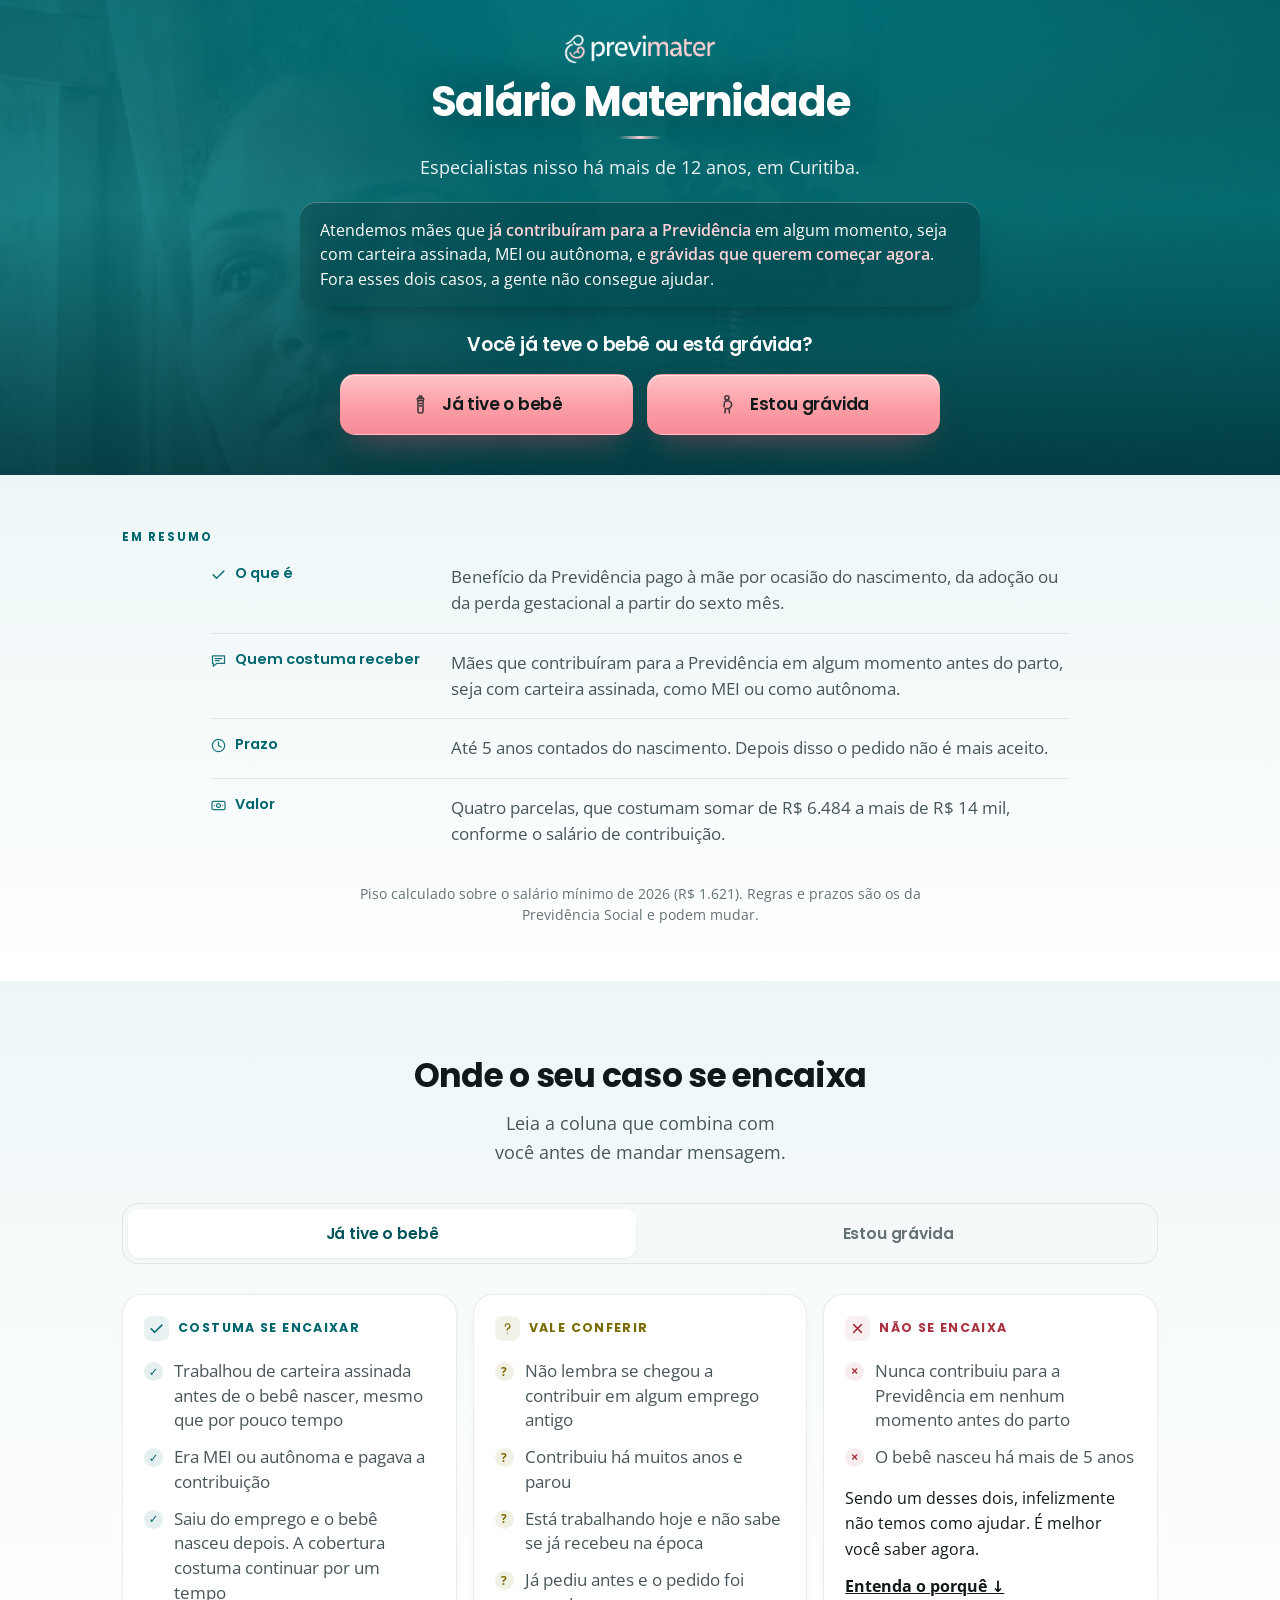
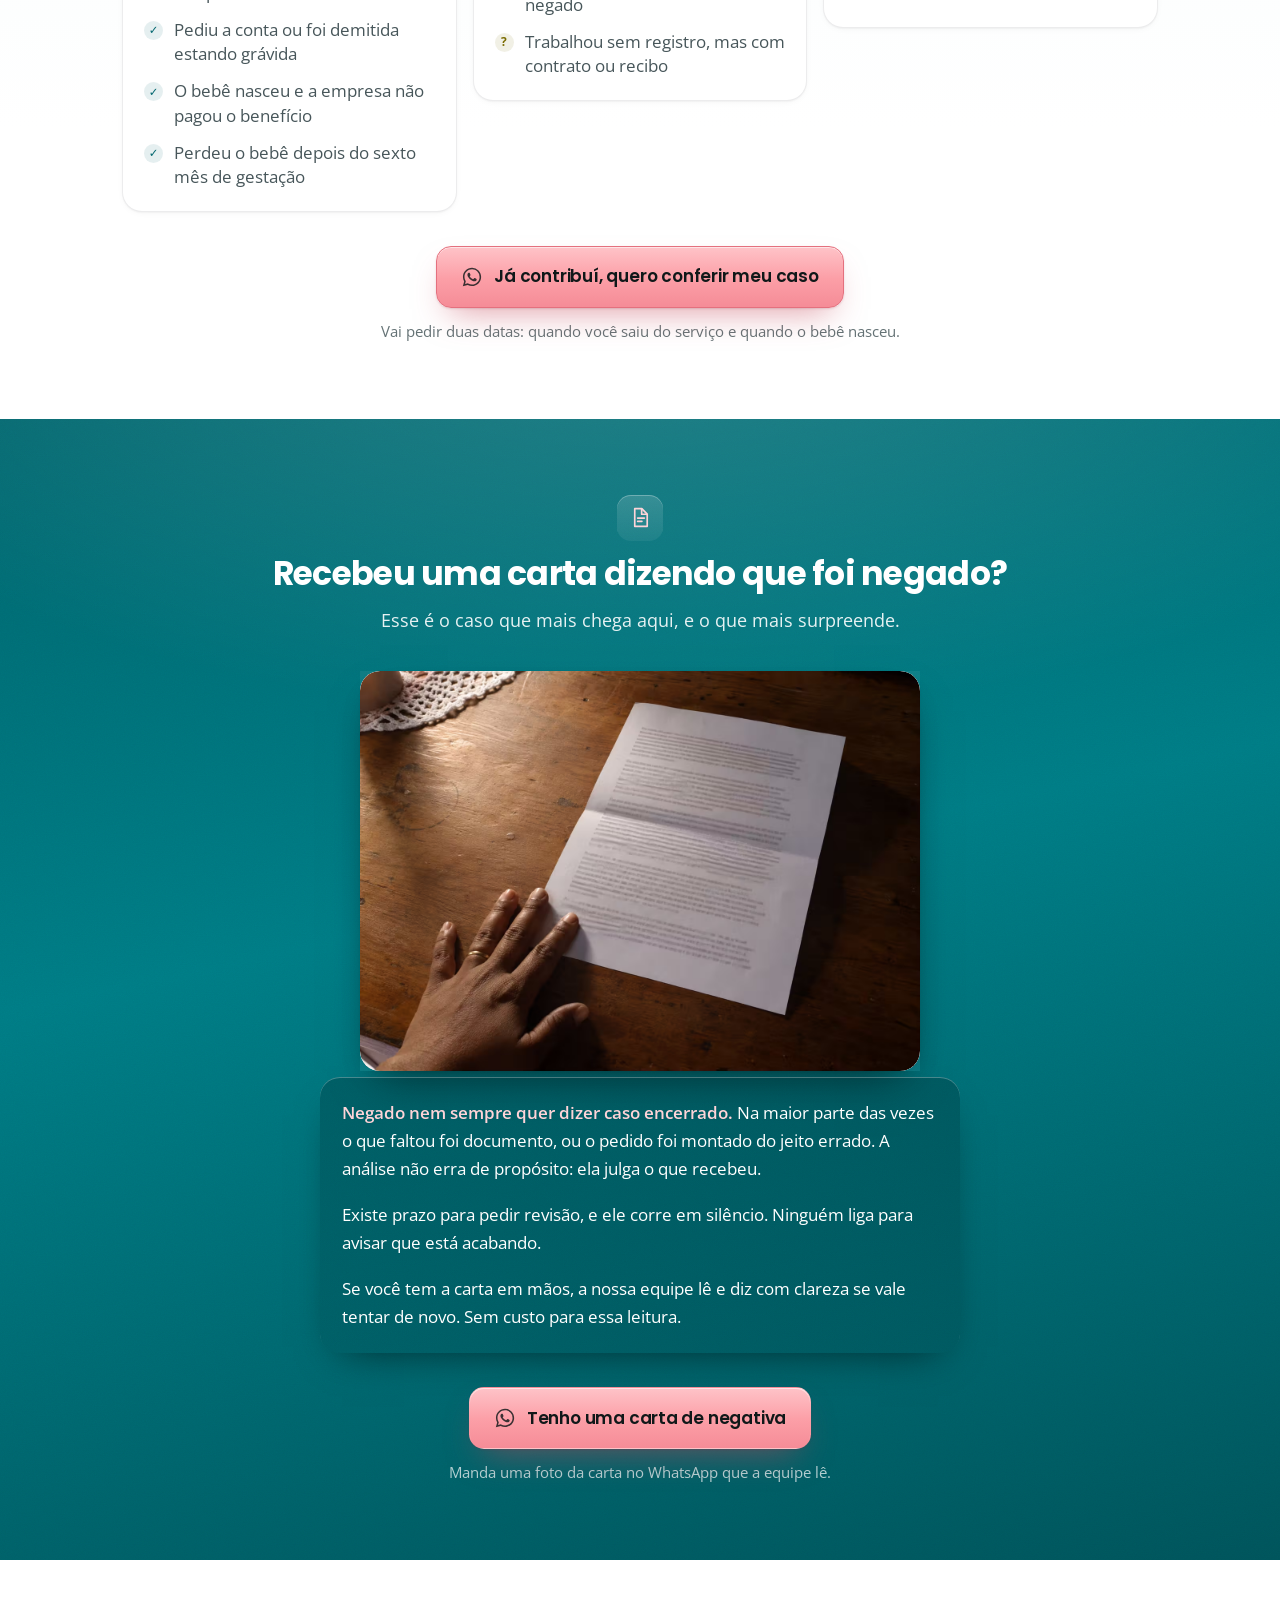
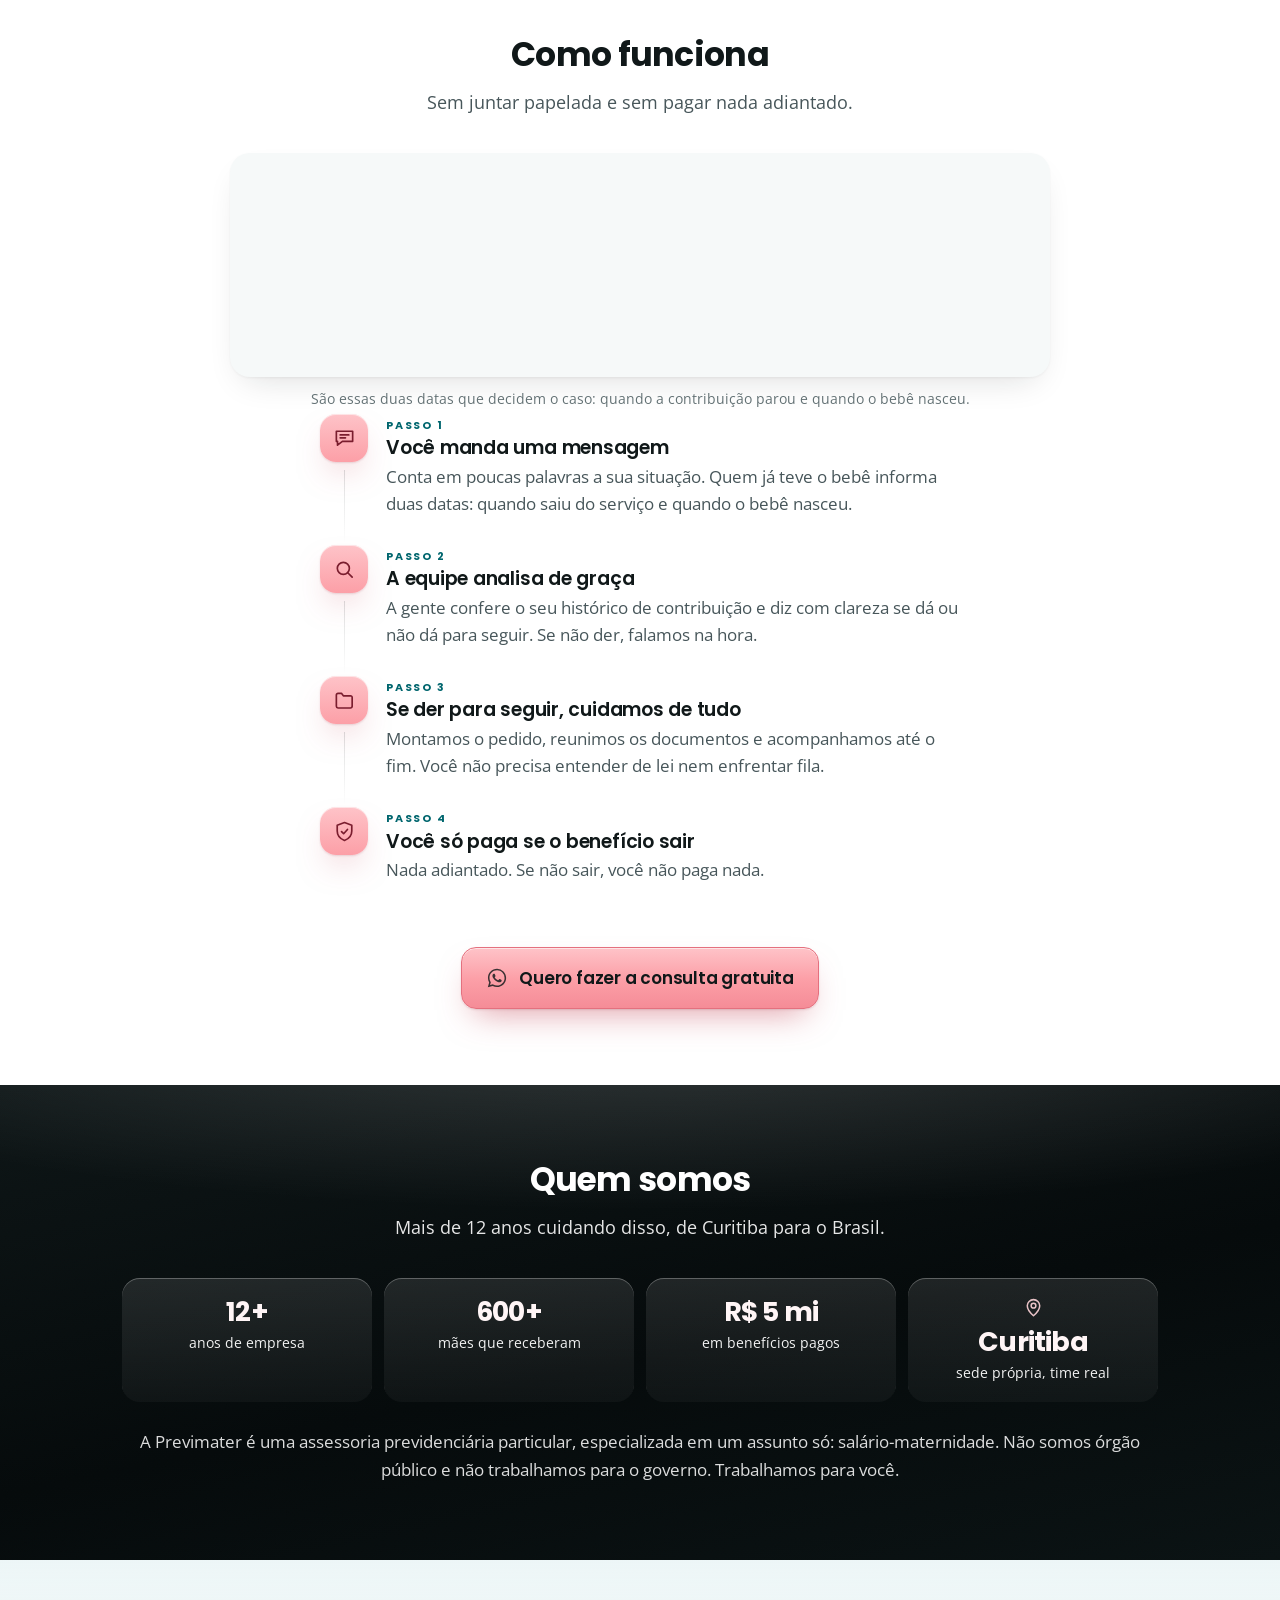
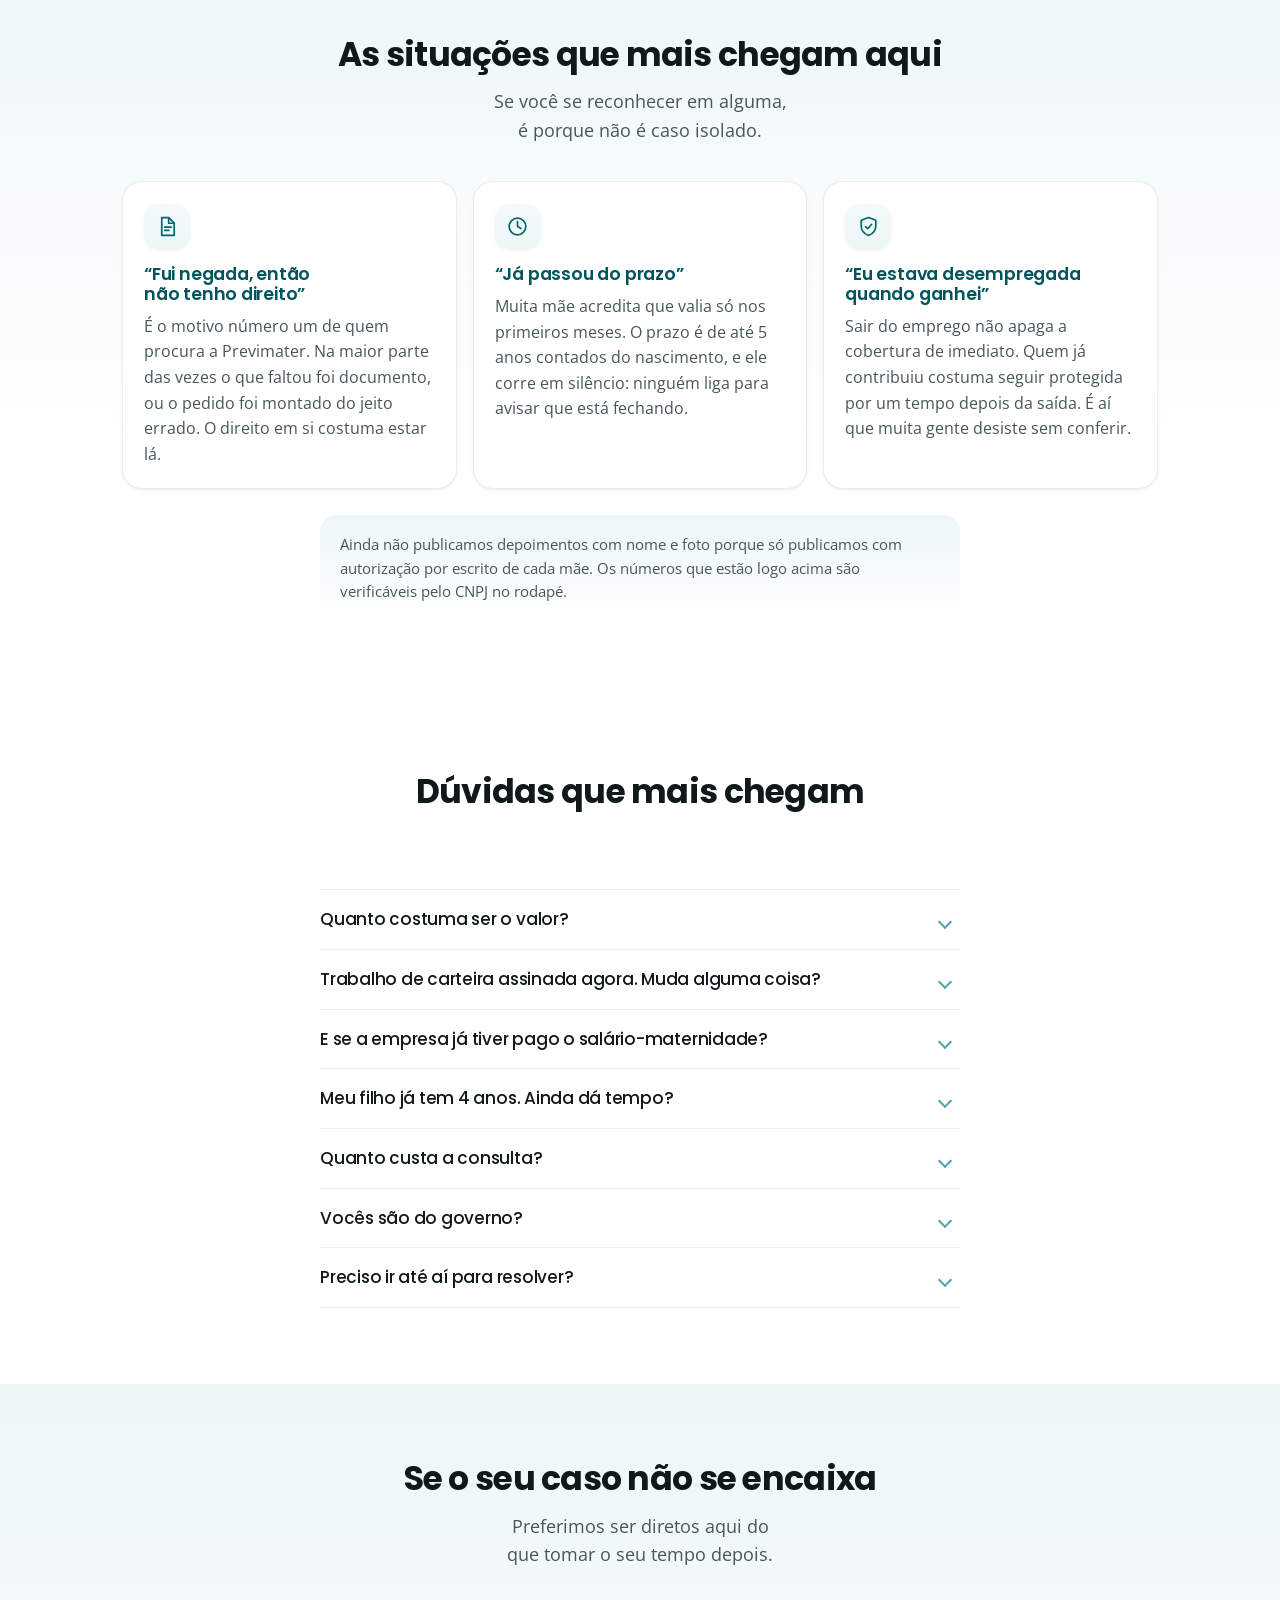
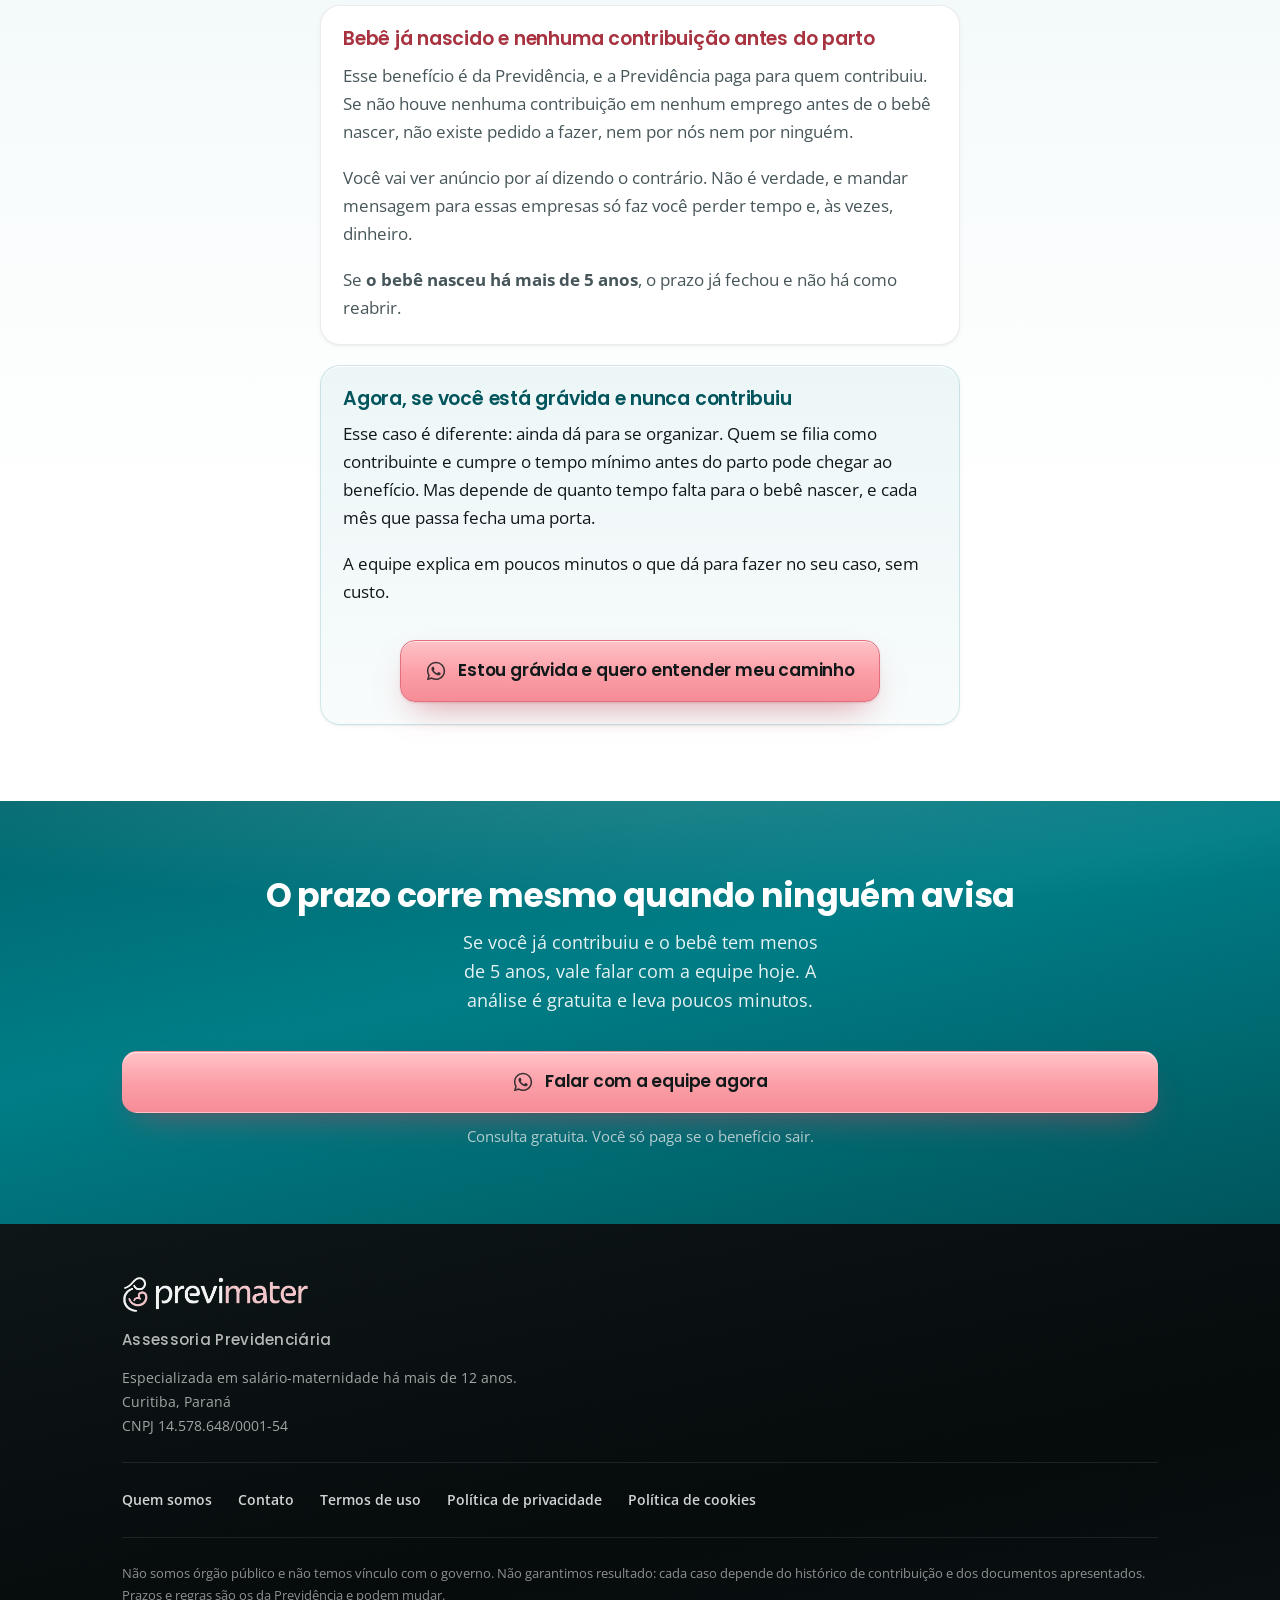
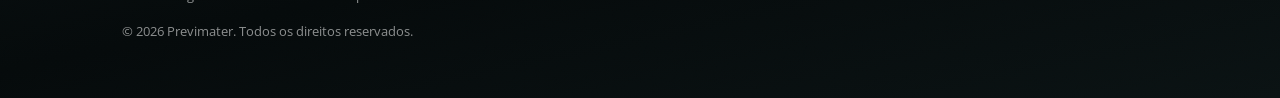
==== index.html @ ebe92726 "fix: centralização no desktop e legenda recortada DOIS BUGS, UMA CAUSA CADA.  1. Blocos com max-widt" ====
<!doctype html>
<html lang="pt-BR">
<head>
<meta charset="utf-8">
<script>document.documentElement.className="js"</script>
<meta name="viewport" content="width=device-width, initial-scale=1, viewport-fit=cover">
<title>Salário Maternidade: quem pode receber e como pedir | Previmater</title>
<meta name="description" content="Assessoria em salário-maternidade há mais de 12 anos, em Curitiba. Veja em qual caso você se encaixa, quem pode receber e qual o prazo de 5 anos. Consulta gratuita pelo WhatsApp.">
<meta name="theme-color" content="#007C85">
<meta name="robots" content="index, follow, max-snippet:-1, max-image-preview:large">
<link rel="canonical" href="https://previmater.com.br/">

<meta name="author" content="Previmater Assessoria Previdenciária">
<meta name="geo.region" content="BR-PR">
<meta name="geo.placename" content="Curitiba">

<meta property="og:type" content="website">
<meta property="og:locale" content="pt_BR">
<meta property="og:site_name" content="Previmater">
<meta property="og:url" content="https://previmater.com.br/">
<meta property="og:title" content="Salário Maternidade: quem pode receber e como pedir">
<meta property="og:description" content="Veja em qual caso você se encaixa e fale com a nossa equipe. Consulta gratuita.">
<meta property="og:image" content="https://previmater.com.br/imagens/og.jpg">
<meta property="og:image:width" content="1200">
<meta property="og:image:height" content="630">

<meta name="twitter:card" content="summary_large_image">
<meta name="twitter:title" content="Salário Maternidade: quem pode receber e como pedir">
<meta name="twitter:description" content="Veja em qual caso você se encaixa e fale com a nossa equipe. Consulta gratuita.">
<meta name="twitter:image" content="https://previmater.com.br/imagens/og.jpg">

<link rel="preconnect" href="https://fonts.googleapis.com">
<link rel="preconnect" href="https://fonts.gstatic.com" crossorigin>
<link href="https://fonts.googleapis.com/css2?family=Poppins:wght@500;600;700;800&family=Open+Sans:wght@400;600;700&display=swap" rel="stylesheet">

<link rel="icon" href="/favicon-32.png" sizes="32x32" type="image/png">
<link rel="icon" href="/favicon.png" sizes="512x512" type="image/png">
<link rel="apple-touch-icon" href="/apple-touch-icon.png">

<style>
  :root{
    /* ---------- marca ---------- */
    --teal:#007C85;
    --teal-900:#003F45;
    --teal-800:#00545B;
    --teal-700:#00666E;
    --teal-500:#009AA6;
    --teal-050:#EDF6F7;
    --rosa:#FC9FA7;
    --rosa-200:#FED4D8;
    --rosa-300:#FEC3C8;
    --rosa-500:#F58C97;
    --rosa-700:#C4485A;
    --rosa-900:#8E2437;

    /* ---------- neutros com viés teal, escolhidos e não herdados ---------- */
    --tinta:#101819;
    --tinta-70:#47565A;
    --tinta-45:#647275;
    --papel:#FFFFFF;
    --papel-2:#F6F9F9;
    --linha:rgba(16,24,25,.08);
    --linha-forte:rgba(16,24,25,.14);

    /* ---------- semânticos, separados do acento da marca ---------- */
    --sim:#00666E;
    --talvez:#7A6B00;
    --nao:#A8323F;

    /* ---------- elevação: larga e suave, nunca deslocamento duro ---------- */
    --elev-1:0 1px 2px rgba(16,24,25,.04), 0 2px 10px -4px rgba(16,24,25,.08);
    --elev-2:0 1px 3px rgba(16,24,25,.05), 0 14px 34px -14px rgba(16,24,25,.16);
    --elev-rosa:0 1px 2px rgba(142,36,55,.16), 0 16px 34px -14px rgba(196,72,90,.58);
    --elev-rosa-alta:0 2px 4px rgba(142,36,55,.2), 0 24px 48px -16px rgba(196,72,90,.66);

    /* luz na quina superior: o detalhe que separa chapado de acabado */
    --luz-topo:inset 0 1px 0 rgba(255,255,255,.55);
    --luz-topo-suave:inset 0 1px 0 rgba(255,255,255,.28);

    /* grão: uma textura, aplicada por cima, nunca no fundo direto */
    --grao:url("data:image/svg+xml,%3Csvg xmlns='http://www.w3.org/2000/svg' width='160' height='160'%3E%3Cfilter id='g'%3E%3CfeTurbulence type='fractalNoise' baseFrequency='.9' numOctaves='4' stitchTiles='stitch'/%3E%3C/filter%3E%3Crect width='160' height='160' filter='url(%23g)'/%3E%3C/svg%3E");

    --tit:"Poppins",system-ui,-apple-system,"Segoe UI",Roboto,Arial,sans-serif;
    --corpo:"Open Sans",system-ui,-apple-system,"Segoe UI",Roboto,Arial,sans-serif;

    --dur-toque:150ms;
    --dur-ui:300ms;
    --dur-entrada:640ms;
    --saida:cubic-bezier(.16,.84,.34,1);
    --padrao:cubic-bezier(.32,.08,.24,1);
  }

  *{box-sizing:border-box}

  :focus-visible{outline:2.5px solid var(--teal-500);outline-offset:3px;border-radius:6px}
  .hero :focus-visible,.escuro :focus-visible,.preta :focus-visible,
  footer :focus-visible{outline-color:#FFFFFF}

  html{-webkit-text-size-adjust:100%;scroll-behavior:smooth}
  body{
    margin:0;background:var(--papel);color:var(--tinta);
    font-family:var(--corpo);font-size:17px;line-height:1.65;
    -webkit-font-smoothing:antialiased;text-rendering:optimizeLegibility;
    padding-bottom:92px;
  }
  @media (min-width:900px){ body{padding-bottom:0} }
  @media (prefers-reduced-motion:reduce){
    html{scroll-behavior:auto}
    *,*::before,*::after{
      animation-duration:.01ms!important;animation-iteration-count:1!important;
      transition-duration:.01ms!important;scroll-behavior:auto!important}
    .revela{opacity:1!important;transform:none!important}
  }

  .wrap{max-width:700px;margin:0 auto;padding:0 22px}
  @media (min-width:1100px){ .wrap{max-width:960px} }

  h1,h2,h3{font-family:var(--tit);font-weight:700;line-height:1.14;margin:0;
    letter-spacing:-.022em;text-wrap:balance}
  h1{font-size:clamp(33px,8vw,42px);font-weight:700;letter-spacing:-.035em}
  /* no celular quebra em duas linhas por falta de espaço, o que é correto.
     No desktop cabe numa linha só, e empilhar dobrava a altura percebida. */
  .h1-a,.h1-b{display:inline-block}
  h2{font-size:clamp(25px,5.2vw,33px)}
  h3{font-size:19px;font-weight:600;letter-spacing:-.012em}
  p{margin:0 0 1.05em}

  /* ================= BOTÃO ================= */
  .btn{
    position:relative;display:flex;align-items:center;justify-content:center;gap:11px;
    width:100%;padding:19px 24px;
    background:linear-gradient(180deg,var(--rosa-300) 0%,var(--rosa) 52%,var(--rosa-500) 100%);
    color:var(--tinta);
    font-family:var(--tit);font-size:17px;font-weight:600;line-height:1.25;letter-spacing:-.012em;
    text-align:center;text-decoration:none;border:1px solid #E4707E;border-radius:15px;cursor:pointer;
    box-shadow:var(--elev-rosa),var(--luz-topo);
    transition:transform var(--dur-toque) var(--padrao),box-shadow var(--dur-ui) var(--padrao),
               filter var(--dur-toque) var(--padrao);
    isolation:isolate;overflow:hidden;
  }
  /* varredura de luz na quina: some no toque, é o detalhe e não o efeito */
  .btn::after{
    content:"";position:absolute;inset:0;z-index:-1;pointer-events:none;
    background:linear-gradient(105deg,transparent 32%,rgba(255,255,255,.42) 50%,transparent 68%);
    transform:translateX(-120%);transition:transform 620ms var(--saida)}
  @media (hover:hover){
    .btn:hover{transform:translateY(-1.5px);box-shadow:var(--elev-rosa-alta),var(--luz-topo)}
    .btn:hover::after{transform:translateX(120%)}
  }
  .btn:active{transform:translateY(1px);filter:brightness(.97);
    box-shadow:0 1px 2px rgba(142,36,55,.2),var(--luz-topo-suave)}
  /* no escuro o próprio topo do degradê já dá 3.28 contra o teal:
     a borda rosa ali pioraria, então some. */
  .hero .btn,.escuro .btn,.preta .btn{border-color:transparent}
  .btn svg{flex:none;width:22px;height:22px;fill:currentColor;opacity:.82}
  .btn-nota{margin:13px 0 0;font-size:14.5px;color:var(--tinta-45);text-align:center;line-height:1.5}
  .btn-bloco{margin:24px 0 0}
  .escuro .btn-nota,.preta .btn-nota{color:rgba(255,255,255,.7)}

  /* ================= SUPERFÍCIES ================= */
  section{padding:52px 0;position:relative}
  @media (max-width:600px){ section{padding:44px 0} }

  /* claro com degradê partindo da cor tônica, dissolvendo em transparente */
  .cinza{
    background:
      linear-gradient(180deg,var(--teal-050) 0%,rgba(237,246,247,.35) 38%,transparent 72%),
      var(--papel);
  }

  /* escuro: degradê + grão + luz radial no topo */
  .escuro,.preta{color:#fff;isolation:isolate}
  .escuro{background:linear-gradient(168deg,var(--teal-700) 0%,var(--teal) 42%,var(--teal-800) 100%)}
  .preta{background:linear-gradient(168deg,#0D1516 0%,#050A0B 55%,#0A1213 100%)}
  .escuro::before,.preta::before,.hero::before{
    content:"";position:absolute;inset:0;z-index:0;pointer-events:none;
    background-image:var(--grao);background-size:160px 160px;
    opacity:.055;mix-blend-mode:overlay}
  .escuro::after,.preta::after{
    content:"";position:absolute;inset:0;z-index:0;pointer-events:none;
    background:radial-gradient(120% 62% at 50% -12%,rgba(255,255,255,.16),transparent 62%)}
  .escuro > .wrap,.preta > .wrap{position:relative;z-index:1}
  .escuro h2,.preta h2{color:#fff}

  .titulo{text-align:center;margin:0 0 10px}
  .sub{text-align:center;color:var(--tinta-70);margin:0 0 26px;font-size:17px;
    max-width:52ch;margin-inline:auto;text-wrap:balance}
  .escuro .sub,.preta .sub{color:rgba(255,255,255,.9)}

  /* ================= HERO ================= */
  .hero{position:relative;isolation:isolate;color:#fff;text-align:center;
    padding:24px 0 34px;overflow:hidden}
  .hero-fundo{position:absolute;inset:0;z-index:-3;overflow:hidden}
  .hero-fundo img{width:100%;height:100%;object-fit:cover;object-position:50% 20%;
    filter:brightness(.55) saturate(.92)}
  .hero::after{
    content:"";position:absolute;inset:0;z-index:-2;pointer-events:none;
    background:
      radial-gradient(96% 52% at 50% 0%,rgba(0,154,166,.34),transparent 64%),
      linear-gradient(180deg,rgba(0,102,110,.86) 0%,rgba(0,124,133,.80) 44%,rgba(0,63,69,.93) 100%)}
  .hero::before{z-index:-1;opacity:.07}
  .hero:not(:has(.hero-fundo img[src]))::after{background:var(--teal)}
  .hero > .wrap{position:relative;z-index:1}

  .marca{height:42px;width:auto;margin:0 auto 15px;display:block}
  .marca-vaga{width:232px;height:46px;margin:0 auto 18px;border-radius:10px;
    background:linear-gradient(100deg,rgba(255,255,255,.08) 30%,rgba(255,255,255,.2) 50%,rgba(255,255,255,.08) 70%);
    background-size:220% 100%;animation:brilho 1.6s ease-in-out infinite}
  @keyframes brilho{from{background-position:180% 0}to{background-position:-40% 0}}
  .marca-txt{font-family:var(--tit);font-size:27px;font-weight:700;letter-spacing:-.03em;margin:0 0 18px}

  .hero h1{margin:0 0 14px;text-shadow:0 1px 30px rgba(0,40,44,.35)}
  .hero .risco{width:52px;height:3px;margin:0 auto 16px;border-radius:2px;
    background:linear-gradient(90deg,transparent,var(--rosa-200),transparent)}
  .hero-sub{font-size:18px;color:rgba(255,255,255,.92);margin:0 0 20px;
    max-width:34ch;margin-inline:auto;text-wrap:balance}

  .escopo{
    position:relative;text-align:left;font-size:15.5px;line-height:1.58;margin:0 0 24px;
    padding:17px 19px;border-radius:16px;
    background:linear-gradient(180deg,rgba(0,40,44,.34),rgba(0,40,44,.2));
    box-shadow:var(--luz-topo-suave),0 12px 34px -18px rgba(0,0,0,.6);
    backdrop-filter:blur(2px)}
  .escopo p{margin:0}
  .escopo b{color:var(--rosa-200);font-weight:600}

  .garfo p{font-family:var(--tit);font-size:20px;font-weight:600;letter-spacing:-.02em;margin:0 0 13px}
  .garfo-btns{display:grid;gap:12px}
  @media (min-width:560px){ .garfo-btns{grid-template-columns:1fr 1fr} }
  .garfo-btns .ico{width:21px;height:21px;opacity:.78}



  /* ================= RESUMO ================= */
  .resumo{background:linear-gradient(180deg,var(--teal-050),transparent);padding:38px 0}
  .resumo-tit{font-size:11.5px;font-weight:700;letter-spacing:.17em;text-transform:uppercase;
    color:var(--teal-700);margin:0 0 20px;font-family:var(--tit)}
  .resumo-lista{margin:0;padding:0}
  .resumo-lista > div{padding:16px 0;border-top:1px solid var(--linha)}
  .resumo-lista > div:first-child{border-top:0;padding-top:0}
  .resumo-lista dt{font-family:var(--tit);font-size:14.5px;font-weight:600;color:var(--teal-700);
    margin:0 0 5px;display:flex;align-items:flex-start;gap:8px;letter-spacing:-.005em;line-height:1.35}
  .resumo-lista dt .ico{margin-top:2px}
  .resumo-lista dt .ico{width:17px;height:17px;opacity:.9}
  .resumo-lista dd{margin:0;font-size:16.5px;line-height:1.6;color:var(--tinta-70)}
  .resumo-fonte{margin:20px 0 0;font-size:13.5px;line-height:1.55;color:var(--tinta-45)}
  @media (min-width:780px){
    .resumo-lista > div{display:grid;grid-template-columns:215px 1fr;gap:26px;align-items:start}
    .resumo-lista dt{margin:0}
  }

  /* ================= ÍCONES ================= */
  .ico{width:1.35em;height:1.35em;flex:none;vertical-align:-.28em}
  .ico-selo{
    width:46px;height:46px;flex:none;border-radius:14px;
    display:flex;align-items:center;justify-content:center;
    background:linear-gradient(180deg,#F4FAFA,var(--teal-050));
    color:var(--teal-700);box-shadow:var(--elev-1),inset 0 1px 0 #fff}
  .ico-selo .ico{width:23px;height:23px}
  .escuro .ico-selo,.preta .ico-selo{
    background:linear-gradient(180deg,rgba(255,255,255,.15),rgba(255,255,255,.06));
    color:var(--rosa-200);box-shadow:var(--luz-topo-suave)}

  /* ================= CARTÕES ================= */
  .cartoes{display:grid;gap:16px}
  @media (min-width:940px){ .cartoes{grid-template-columns:repeat(3,1fr);align-items:start} }

  .cartao{
    background:var(--papel);border:1px solid var(--linha);border-radius:20px;
    padding:21px 21px 9px;box-shadow:var(--elev-1);
    transition:box-shadow var(--dur-ui) var(--padrao),transform var(--dur-ui) var(--padrao)}
  @media (hover:hover){ .cartao:hover{box-shadow:var(--elev-2);transform:translateY(-3px)} }
  .cartao h3{font-family:var(--tit);font-size:12.5px;font-weight:700;letter-spacing:.11em;
    text-transform:uppercase;margin:0 0 18px;display:flex;align-items:center;gap:9px}
  .cartao h3 .ico{width:17px;height:17px;padding:4px;border-radius:8px;box-sizing:content-box}
  .cartao.sim h3{color:var(--sim)}
  .cartao.sim h3 .ico{background:rgba(0,102,110,.09)}
  .cartao.talvez h3{color:var(--talvez)}
  .cartao.talvez h3 .ico{background:rgba(122,107,0,.09)}
  .cartao.nao h3{color:var(--nao)}
  .cartao.nao h3 .ico{background:rgba(168,50,63,.08)}

  .lista{list-style:none;margin:0;padding:0}
  .lista li{position:relative;padding:0 0 12px 30px;font-size:16.5px;line-height:1.5;color:var(--tinta-70)}
  .lista li::before{position:absolute;left:0;top:3px;width:19px;height:19px;border-radius:50%;
    display:flex;align-items:center;justify-content:center;font-size:11.5px;font-weight:700}
  .sim .lista li::before{content:"✓";background:rgba(0,102,110,.1);color:var(--sim)}
  .talvez .lista li::before{content:"?";background:rgba(122,107,0,.1);color:var(--talvez)}
  .nao .lista li::before{content:"×";background:rgba(168,50,63,.09);color:var(--nao);font-size:13px}

  .desvio{margin:18px 0 4px;padding:16px 18px;border-radius:14px;font-size:15.5px;line-height:1.55;
    background:linear-gradient(180deg,var(--teal-050),transparent);color:var(--tinta-70)}
  .desvio p{margin:0}
  .desvio strong{display:block;margin-bottom:5px;color:var(--tinta)}

  /* ================= IMAGENS ================= */
  /* A proporção fica na mídia, não na <figure>. Com aspect-ratio mais
     overflow:hidden na figure, a <figcaption> era empurrada para fora da
     caixa e recortada: a legenda existia no HTML e não aparecia na tela. */
  .figura{margin:0 0 6px}
  .figura picture,.figura > img{display:block;border-radius:20px;overflow:hidden;
    background:var(--papel-2);box-shadow:var(--elev-2)}
  .figura img{display:block;width:100%;height:100%;object-fit:cover;border-radius:20px}
  .figura[data-proporcao="7-5"] img{aspect-ratio:7/5}
  .figura[data-proporcao="4-3"] img{aspect-ratio:4/3}
  .figura[data-proporcao="16-9"] img{aspect-ratio:16/9}
  .figura[data-proporcao="1-1"] img{aspect-ratio:1/1}
  .figura.ausente{display:none}
  /* ilustração chapada não é foto: cartão com sombra em volta de um desenho
     de traço fino sobre branco lê como moldura vazia */
  .figura-solta{background:transparent;box-shadow:none;border-radius:0}
  .figura-solta img{object-fit:contain}
  .escuro .figura,.preta .figura{background:rgba(255,255,255,.05);box-shadow:0 20px 44px -20px rgba(0,0,0,.6)}
  .figura-legenda{margin:12px 0 0;font-size:13.5px;color:var(--tinta-45);line-height:1.55;text-align:center}
  .escuro .figura-legenda{color:rgba(255,255,255,.68)}

  /* ================= NEGATIVA ================= */
  .negativa{
    border-radius:20px;padding:22px;margin:0 0 6px;
    background:linear-gradient(180deg,rgba(0,40,44,.3),rgba(0,40,44,.14));
    box-shadow:var(--luz-topo-suave),0 16px 40px -22px rgba(0,0,0,.7)}
  .negativa p:last-child{margin:0}
  .negativa b{color:var(--rosa-200);font-weight:600}

  /* ================= PASSOS ================= */
  .passos{list-style:none;margin:0;padding:0}
  .passos li{position:relative;padding:0 0 24px 66px}
  .passo-selo{position:absolute;left:0;top:-2px;width:48px;height:48px;border-radius:16px;
    display:flex;align-items:center;justify-content:center;
    background:linear-gradient(180deg,var(--rosa-300),var(--rosa));
    color:#7A1D2E;box-shadow:var(--elev-rosa),var(--luz-topo)}
  .passo-selo .ico{width:23px;height:23px}
  .passo-num{display:block;font-family:var(--tit);font-size:11px;font-weight:700;
    letter-spacing:.16em;text-transform:uppercase;color:var(--teal-700);margin:0 0 3px}
  .passos li:not(:last-child)::after{content:"";position:absolute;left:23.5px;top:54px;bottom:2px;width:1px;
    background:linear-gradient(180deg,var(--linha-forte),transparent)}
  .passos p{margin:4px 0 0;color:var(--tinta-70);font-size:16.5px}

  /* ================= NÚMEROS ================= */
  .numeros{display:grid;grid-template-columns:1fr 1fr;gap:12px;margin:0 0 26px}
  @media (min-width:760px){ .numeros{grid-template-columns:repeat(4,1fr)} }
  .num{border-radius:18px;padding:19px 12px;text-align:center;
    background:linear-gradient(180deg,rgba(255,255,255,.1),rgba(255,255,255,.035));
    box-shadow:var(--luz-topo-suave)}
  .num b{display:block;font-family:var(--tit);font-size:27px;font-weight:700;letter-spacing:-.03em;
    color:#FFF5F6;line-height:1.1}
  .num span{display:block;margin-top:7px;font-size:13.5px;line-height:1.4;color:rgba(255,255,255,.94)}
  .num-ico{display:block;width:21px;height:21px;margin:0 auto 9px;color:var(--rosa-200);opacity:.9}

  /* ================= SITUAÇÕES ================= */
  .depos{display:grid;gap:16px}
  @media (min-width:880px){ .depos{grid-template-columns:repeat(3,1fr)} }
  .depo{background:var(--papel);border:1px solid var(--linha);border-radius:20px;padding:21px;
    box-shadow:var(--elev-1)}
  .depo .ico-selo{margin:0 0 16px}
  .depo h3{font-family:var(--tit);font-size:17.5px;font-weight:600;margin:0 0 9px;color:var(--teal-800)}
  .depo p{margin:0;font-size:16px;line-height:1.6;color:var(--tinta-70)}
  .nota-prova{margin:26px 0 0;font-size:14.5px;line-height:1.6;color:var(--tinta-70);
    padding:18px 20px;border-radius:16px;
    background:linear-gradient(180deg,var(--teal-050),transparent)}

  /* ================= ABAS ================= */
  .abas{display:grid;grid-template-columns:1fr 1fr;gap:8px;margin:0 0 30px;
    padding:5px;border-radius:16px;background:var(--papel-2);border:1px solid var(--linha)}
  .aba{padding:13px 10px;border:0;background:transparent;border-radius:12px;
    font-family:var(--tit);font-size:15.5px;font-weight:600;letter-spacing:-.01em;
    color:var(--tinta-45);cursor:pointer;
    transition:background var(--dur-ui) var(--padrao),color var(--dur-ui) var(--padrao),
               box-shadow var(--dur-ui) var(--padrao)}
  .aba[aria-selected="true"]{background:var(--papel);color:var(--teal-800);
    box-shadow:var(--elev-1),inset 0 1px 0 #fff}

  /* ================= DÚVIDAS ================= */
  details{border-bottom:1px solid var(--linha)}
  details:first-of-type{border-top:1px solid var(--linha)}
  summary{list-style:none;cursor:pointer;padding:17px 40px 17px 0;position:relative;
    font-family:var(--tit);font-weight:500;font-size:17px;line-height:1.45;letter-spacing:-.014em;
    transition:color var(--dur-toque) var(--padrao)}
  summary::-webkit-details-marker{display:none}
  summary:hover{color:var(--teal-700)}
  summary::after{content:"";position:absolute;right:10px;top:27px;width:8px;height:8px;
    border-right:2px solid var(--teal);border-bottom:2px solid var(--teal);
    transform:rotate(45deg);transition:transform var(--dur-ui) var(--saida);opacity:.7}
  details[open] summary::after{transform:rotate(-135deg);top:30px}
  details p{margin:0 0 20px;color:var(--tinta-70);font-size:16.5px}

  /* ================= SAÍDA ================= */
  .saida{border-radius:20px;padding:22px;background:var(--papel);border:1px solid var(--linha);
    box-shadow:var(--elev-1)}
  .saida h3{margin:0 0 12px;font-family:var(--tit);font-size:19px;color:var(--nao)}
  .saida p{color:var(--tinta-70)}
  .saida p:last-of-type{margin-bottom:0}
  .caminho{margin:20px 0 0;padding:22px;border-radius:20px;
    background:linear-gradient(180deg,var(--teal-050),rgba(237,246,247,.4));
    border:1px solid rgba(0,124,133,.16);box-shadow:var(--elev-1),inset 0 1px 0 #fff}
  .caminho h3{color:var(--teal-800);margin:0 0 10px}

  /* ================= BARRA ================= */
  .barra{position:fixed;left:0;right:0;bottom:0;z-index:60;
    padding:12px 18px calc(12px + env(safe-area-inset-bottom));
    background:rgba(255,255,255,.82);backdrop-filter:saturate(180%) blur(18px);
    border-top:1px solid var(--linha);
    transform:translateY(125%);transition:transform var(--dur-ui) var(--saida)}
  .barra.on{transform:translateY(0)}
  .barra .btn{padding:17px 22px}
  @media (min-width:900px){ .barra{display:none} }

  /* ================= RODAPÉ ================= */
  footer{position:relative;isolation:isolate;color:rgba(255,255,255,.62);
    padding:52px 0 56px;font-size:14px;line-height:1.7;
    background:linear-gradient(168deg,#0D1516 0%,#050A0B 60%,#0A1213 100%)}
  footer::before{content:"";position:absolute;inset:0;z-index:0;pointer-events:none;
    background-image:var(--grao);background-size:160px 160px;opacity:.05;mix-blend-mode:overlay}
  footer > .wrap{position:relative;z-index:1}
  footer p{margin:0 0 14px}
  footer strong{color:#fff}
  .rod-logo{height:37px;width:auto;display:block;margin:0 0 14px;opacity:.95}
  .rod-marca{font-family:var(--tit);font-size:15px;font-weight:500;letter-spacing:.02em;
    margin:0 0 14px;color:rgba(255,255,255,.7)}
  .rod-links{display:flex;flex-wrap:wrap;gap:8px 26px;margin:24px 0;padding:20px 0;
    border-top:1px solid rgba(255,255,255,.09);border-bottom:1px solid rgba(255,255,255,.09)}
  .rod-links a{color:rgba(255,255,255,.82);text-decoration:none;padding:5px 0;font-weight:600;
    transition:color var(--dur-toque) var(--padrao)}
  .rod-links a:hover{color:var(--rosa-200)}
  .rod-aviso,.rod-copy{font-size:13px;color:rgba(255,255,255,.54)}
  .rod-copy{margin:0}

  /* ================= MOVIMENTO ================= */
  .js .revela{opacity:0;transform:translateY(16px);
    transition:opacity var(--dur-entrada) var(--saida),transform var(--dur-entrada) var(--saida)}
  .js .revela.visivel{opacity:1;transform:none}
  .revela[data-atraso="1"]{transition-delay:80ms}
  .revela[data-atraso="2"]{transition-delay:160ms}
  .revela[data-atraso="3"]{transition-delay:240ms}

  /* O garfo mostra um painel por vez. Sem estas três regras os dois ficam
     visíveis e clicar na aba não muda nada na tela. */
  [data-modo]{display:none;animation:entra var(--dur-ui) var(--saida) both}
  body[data-caso="bebe"] [data-modo="bebe"]{display:block}
  body[data-caso="gravida"] [data-modo="gravida"]{display:block}
  @keyframes entra{from{opacity:0;transform:translateY(10px)}to{opacity:1;transform:none}}

  @supports (interpolate-size:allow-keywords){
    :root{interpolate-size:allow-keywords}
    details::details-content{block-size:0;overflow:hidden;opacity:0;
      transition:block-size var(--dur-ui) var(--saida),
                 content-visibility var(--dur-ui) allow-discrete,
                 opacity var(--dur-ui) var(--padrao)}
    details[open]::details-content{block-size:auto;opacity:1}
  }

  .btn[data-ocupado="true"]{pointer-events:none;opacity:.92}
  .giro{width:20px;height:20px;flex:none;border-radius:50%;
    border:2.5px solid rgba(16,24,25,.2);border-top-color:var(--tinta);
    animation:girar .7s linear infinite}
  @keyframes girar{to{transform:rotate(360deg)}}
  /* ==========================================================================
     DESKTOP, POR ÚLTIMO DE PROPÓSITO
     Media query não aumenta especificidade. Com estas regras no meio da folha,
     as regras-base declaradas depois usavam o atalho `margin` e zeravam a
     margem lateral, matando o margin-inline:auto. Resultado: blocos com
     max-width encostados à esquerda enquanto figura e botão ficavam centrados.
     ========================================================================== */

  /* ================= DESKTOP =================
     No celular o hero é alto e a foto retrato cabe inteira. Numa tela larga e
     baixa o mesmo recorte vira uma faixa com um rosto gigante. A correção é
     dar altura ao hero, não espalhar o conteúdo. */
  @media (min-width:900px){
    .hero{min-height:0;display:block;padding:34px 0 40px}
    .hero > .wrap{width:100%}
    .hero-fundo img{object-position:50% 16%}
    .marca{height:30px;margin:0 auto 14px}
    .marca-vaga{width:152px;height:30px;margin:0 auto 14px}
    .hero h1{margin-bottom:10px}
    .hero .risco{width:44px;margin-bottom:14px}
    .hero-sub{font-size:17.5px;max-width:50ch;margin-bottom:20px}
    .escopo{max-width:680px;margin-inline:auto;margin-bottom:22px;font-size:15.5px;padding:16px 20px}
    .garfo p{font-size:19px;margin-bottom:13px}
    .garfo-btns{max-width:600px;margin-inline:auto;gap:14px}
    section{padding:76px 0}
    .resumo{padding:56px 0}
    .sub{margin-bottom:36px;font-size:17.5px}
    .titulo{margin-bottom:14px}
    .btn{width:auto;min-width:320px;margin-inline:auto}
    .garfo-btns .btn{width:100%;min-width:0}
    .btn-bloco{display:flex;flex-direction:column;align-items:center;margin-top:34px}
    .passos li{padding-bottom:30px}

    /* Medida de leitura. Sem isto o texto corrido atravessa os 960px e passa
       de 100 caracteres por linha: o olho perde o começo da linha seguinte.
       Vale só para bloco de leitura; grade de cartão continua usando a
       largura inteira, porque ali se varre, não se lê. */
    .passos,
    details,
    .negativa,
    .saida,
    .caminho > p,
    .nota-prova,
    .resumo-fonte{max-width:640px;margin-inline:auto}
    .caminho{max-width:640px;margin-inline:auto}
    .resumo-lista{max-width:860px;margin-inline:auto}
    .resumo-fonte{text-align:center}

    /* A carta em 7:5 ocupava 686px de altura na largura cheia. */
    .figura[data-proporcao="7-5"]{max-width:560px;margin-inline:auto}
    .figura-solta{max-width:820px;margin-inline:auto}
  }

  /* Telas largas: a grade de cartões ganha ar sem esticar a leitura, porque
     os blocos de texto já estão limitados acima. */
  @media (min-width:1280px){
    .wrap{max-width:1080px}
  }

</style>

<script type="application/ld+json">
{
 "@context":"https://schema.org",
 "@graph":[
  {
   "@type":"ProfessionalService",
   "@id":"https://previmater.com.br/#organizacao",
   "name":"Previmater Assessoria Previdenciária",
   "alternateName":"Previmater",
   "url":"https://previmater.com.br/",
   "logo":"https://previmater.com.br/logo.png",
   "image":"https://previmater.com.br/og.jpg",
   "description":"Assessoria previdenciária especializada em salário-maternidade, atuando há mais de 12 anos a partir de Curitiba, no Paraná, com atendimento para todo o Brasil.",
   "foundingDate":"2014",
   "slogan":"Especialistas em salário-maternidade",
   "priceRange":"Consulta gratuita; honorários apenas em caso de êxito",
   "telephone":"+55-41-99900-8221",
   "email":"contato@previmater.com.br",
   "vatID":"14.578.648/0001-54",
   "address":{
    "@type":"PostalAddress",
    "addressLocality":"Curitiba",
    "addressRegion":"PR",
    "addressCountry":"BR"
   },
   "geo":{"@type":"GeoCoordinates","latitude":-25.4284,"longitude":-49.2733},
   "areaServed":{"@type":"Country","name":"Brasil"},
   "openingHoursSpecification":[{
    "@type":"OpeningHoursSpecification",
    "dayOfWeek":["Monday","Tuesday","Wednesday","Thursday","Friday"],
    "opens":"09:00","closes":"18:00"
   }],
   "knowsAbout":["Salário-maternidade","Benefício previdenciário","Período de graça","Segurada da Previdência Social","Revisão de pedido negado"],
   "makesOffer":{
    "@type":"Offer",
    "itemOffered":{
     "@type":"Service",
     "name":"Assessoria em salário-maternidade",
     "serviceType":"Assessoria previdenciária",
     "description":"Análise gratuita do caso, montagem e acompanhamento do pedido de salário-maternidade. O pagamento de honorários ocorre apenas se o benefício for concedido."
    }
   }
  },
  {
   "@type":"WebSite",
   "@id":"https://previmater.com.br/#site",
   "url":"https://previmater.com.br/",
   "name":"Previmater",
   "inLanguage":"pt-BR",
   "publisher":{"@id":"https://previmater.com.br/#organizacao"}
  },
  {
   "@type":"WebPage",
   "@id":"https://previmater.com.br/#pagina",
   "url":"https://previmater.com.br/",
   "name":"Salário Maternidade: quem pode receber e como pedir",
   "isPartOf":{"@id":"https://previmater.com.br/#site"},
   "about":{"@id":"https://previmater.com.br/#organizacao"},
   "inLanguage":"pt-BR"
  },
  {
   "@type":"FAQPage",
   "@id":"https://previmater.com.br/#duvidas",
   "isPartOf":{"@id":"https://previmater.com.br/#pagina"},
   "mainEntity":[
    {"@type":"Question","name":"Quanto costuma ser o valor do salário-maternidade?",
     "acceptedAnswer":{"@type":"Answer","text":"São quatro parcelas. Na prática elas costumam somar de R$ 6.484 a mais de R$ 14 mil, conforme o salário de contribuição de cada caso. O cálculo exato sai na análise."}},
    {"@type":"Question","name":"Quem trabalha de carteira assinada hoje pode pedir?",
     "acceptedAnswer":{"@type":"Answer","text":"Trabalhar com carteira assinada hoje não impede o pedido. O que pesa é a situação na época em que o bebê nasceu, e se o benefício chegou a ser pago naquele momento."}},
    {"@type":"Question","name":"E se a empresa já tiver pago o salário-maternidade?",
     "acceptedAnswer":{"@type":"Answer","text":"Nesse caso aquele período específico já foi quitado. Mas existem casos de pagamento a menor, ou de outro filho com período ainda em aberto."}},
    {"@type":"Question","name":"Qual é o prazo para pedir o salário-maternidade?",
     "acceptedAnswer":{"@type":"Answer","text":"O prazo é de até 5 anos contados do nascimento. Quanto mais perto do limite, mais urgente é olhar: o prazo corre sozinho e ninguém avisa quando fecha."}},
    {"@type":"Question","name":"Quanto custa a consulta?",
     "acceptedAnswer":{"@type":"Answer","text":"A análise do caso é gratuita. Se der para seguir e a mãe decidir contratar, o pagamento só acontece se o benefício for concedido. Nada é cobrado adiantado."}},
    {"@type":"Question","name":"A Previmater é um órgão do governo?",
     "acceptedAnswer":{"@type":"Answer","text":"Não. A Previmater é uma assessoria particular, com CNPJ e sede em Curitiba, especializada em salário-maternidade. Não possui vínculo com o governo."}},
    {"@type":"Question","name":"Precisa ir até Curitiba para resolver?",
     "acceptedAnswer":{"@type":"Answer","text":"Não. Todo o atendimento acontece pelo WhatsApp, de qualquer lugar do Brasil."}}
   ]
  }
 ]
}
</script>
</head>
<body data-caso="bebe">

<!-- Família de ícones. Traço 1.75 na malha 24, pontas e junções redondas,
     herda a cor do texto. Uma definição, muitos usos. -->
<svg width="0" height="0" style="position:absolute" aria-hidden="true" focusable="false"><defs>
  <symbol id="i-check" viewBox="0 0 24 24"><path d="M4.5 12.5l4.8 4.8L19.5 7.2" fill="none" stroke="currentColor" stroke-width="2.1" stroke-linecap="round" stroke-linejoin="round"/></symbol>

  <symbol id="i-duvida" viewBox="0 0 24 24"><g fill="none" stroke="currentColor" stroke-width="1.75" stroke-linecap="round" stroke-linejoin="round"><path d="M8.8 8.6a3.3 3.3 0 1 1 4 3.2c-.9.2-1.3.9-1.3 1.8v.6"/><path d="M11.5 18.4h.01"/></g></symbol>

  <symbol id="i-nao" viewBox="0 0 24 24"><g fill="none" stroke="currentColor" stroke-width="2.1" stroke-linecap="round"><path d="M6.5 6.5l11 11"/><path d="M17.5 6.5l-11 11"/></g></symbol>

  <symbol id="i-conversa" viewBox="0 0 24 24"><path d="M3.5 5.5h17v10.5H9.8L4.7 20v-4H3.5z" fill="none" stroke="currentColor" stroke-width="1.75" stroke-linejoin="round"/><g stroke="currentColor" stroke-width="1.75" stroke-linecap="round"><path d="M7.5 9.3h9"/><path d="M7.5 12.3h5.5"/></g></symbol>

  <symbol id="i-lupa" viewBox="0 0 24 24"><g fill="none" stroke="currentColor" stroke-width="1.75" stroke-linecap="round"><circle cx="10.8" cy="10.8" r="6.3"/><path d="M15.4 15.4l4.6 4.6"/></g></symbol>

  <symbol id="i-pasta" viewBox="0 0 24 24"><path d="M3.5 6.2a1.7 1.7 0 0 1 1.7-1.7h3.6l2 2.6h7.5a1.7 1.7 0 0 1 1.7 1.7v9.3a1.7 1.7 0 0 1-1.7 1.7H5.2a1.7 1.7 0 0 1-1.7-1.7z" fill="none" stroke="currentColor" stroke-width="1.75" stroke-linejoin="round"/></symbol>

  <symbol id="i-dinheiro" viewBox="0 0 24 24"><g fill="none" stroke="currentColor" stroke-width="1.75" stroke-linejoin="round"><rect x="2.8" y="6.3" width="18.4" height="11.4" rx="1.8"/><circle cx="12" cy="12" r="2.7"/><path d="M6.2 12h.01M17.8 12h.01" stroke-linecap="round"/></g></symbol>

  <symbol id="i-carta" viewBox="0 0 24 24"><g fill="none" stroke="currentColor" stroke-width="1.75" stroke-linejoin="round"><path d="M6 2.8h7.4L19 8.4v12.8H6z"/><path d="M13.2 2.8v5.8H19"/></g><g stroke="currentColor" stroke-width="1.75" stroke-linecap="round"><path d="M9 12.6h7"/><path d="M9 16h4.5"/></g></symbol>

  <symbol id="i-relogio" viewBox="0 0 24 24"><g fill="none" stroke="currentColor" stroke-width="1.75" stroke-linecap="round" stroke-linejoin="round"><circle cx="12" cy="12" r="8.7"/><path d="M12 6.8V12l3.6 2.1"/></g></symbol>

  <symbol id="i-escudo" viewBox="0 0 24 24"><g fill="none" stroke="currentColor" stroke-width="1.75" stroke-linejoin="round"><path d="M12 2.6l7.6 2.9v6.1c0 4.7-3.2 8.2-7.6 9.8-4.4-1.6-7.6-5.1-7.6-9.8V5.5z"/><path d="M8.9 12.1l2.2 2.2 4-4.4" stroke-linecap="round"/></g></symbol>

  <symbol id="i-local" viewBox="0 0 24 24"><g fill="none" stroke="currentColor" stroke-width="1.75" stroke-linejoin="round"><path d="M12 21.4s7.1-5.9 7.1-11.3A7.1 7.1 0 1 0 4.9 10.1c0 5.4 7.1 11.3 7.1 11.3z"/><circle cx="12" cy="9.9" r="2.7"/></g></symbol>

  <symbol id="i-mamadeira" viewBox="0 0 24 24"><g fill="none" stroke="currentColor" stroke-width="1.75" stroke-linecap="round" stroke-linejoin="round"><path d="M10.7 2.4h2.6v2.3h-2.6z"/><rect x="8.4" y="4.7" width="7.2" height="2.7" rx="1.1"/><path d="M9.1 7.4h5.8v11.9a2.3 2.3 0 0 1-2.3 2.3h-1.2a2.3 2.3 0 0 1-2.3-2.3z"/><path d="M10.7 10.8h2.6M10.7 13.6h2.6"/></g></symbol>

  <symbol id="i-gestante" viewBox="0 0 24 24"><g fill="none" stroke="currentColor" stroke-width="1.75" stroke-linecap="round" stroke-linejoin="round"><circle cx="10.2" cy="4.3" r="2.4"/><path d="M10.2 7.6c-1.7 0-2.7 1.1-2.9 2.7l-.5 4.4"/><path d="M10.2 7.6c3 0 5.4 2.1 5.4 4.7s-2.4 4.4-5.4 4.4"/><path d="M8.4 16.7l-.4 4.9M12.6 16.7l.5 4.9"/></g></symbol>

</defs></svg>


<!-- ============ HERO ============ -->
<header class="hero">
  <div class="hero-fundo" aria-hidden="true">
    <picture>
      <source type="image/avif" srcset="/imagens/hero-mobile.avif">
      <img src="/imagens/hero-mobile.jpg" alt="" width="1080" height="1600"
           fetchpriority="high" decoding="async" data-figura>
    </picture>
  </div>
  <div class="wrap">
    <div class="marca-vaga" id="marca-vaga" aria-hidden="true"></div>
    <img class="marca" src="/imagens/logo-branco.png" alt="Previmater" width="232" height="46" decoding="async"
         style="display:none"
         onload="this.style.display='block';document.getElementById('marca-vaga').remove()"
         onerror="document.getElementById('marca-vaga').remove();document.getElementById('marca-txt').style.display='block'">
    <p class="marca-txt" id="marca-txt" style="display:none">Previmater</p>

    <h1><span class="h1-a">Salário</span> <span class="h1-b">Maternidade</span></h1>
    <div class="risco"></div>
    <p class="hero-sub">Especialistas nisso há mais de 12 anos, em Curitiba.</p>

    <div class="escopo">
      <p>Atendemos mães que <b>já contribuíram para a Previdência</b> em algum momento, seja com carteira assinada, MEI ou autônoma, e <b>grávidas que querem começar agora</b>. Fora esses dois casos, a gente não consegue ajudar.</p>
    </div>

    <div class="garfo">
      <p>Você já teve o bebê ou está grávida?</p>
      <div class="garfo-btns">
        <button class="btn" data-garfo="bebe"><svg class="ico" aria-hidden="true"><use href="#i-mamadeira"></use></svg><span>Já tive o bebê</span></button>
        <button class="btn" data-garfo="gravida"><svg class="ico" aria-hidden="true"><use href="#i-gestante"></use></svg><span>Estou grávida</span></button>
      </div>
    </div>
  </div>
</header>

<!-- ============ RESPOSTA RÁPIDA (GEO) ============ -->
<section class="resumo" aria-labelledby="tit-resumo">
  <div class="wrap">
    <h2 id="tit-resumo" class="resumo-tit">Em resumo</h2>
    <dl class="resumo-lista">
      <div><dt><svg class="ico" aria-hidden="true"><use href="#i-check"></use></svg> O que é</dt><dd>Benefício da Previdência pago à mãe por ocasião do nascimento, da adoção ou da perda gestacional a partir do sexto mês.</dd></div>
      <div><dt><svg class="ico" aria-hidden="true"><use href="#i-conversa"></use></svg> Quem costuma receber</dt><dd>Mães que contribuíram para a Previdência em algum momento antes do parto, seja com carteira assinada, como MEI ou como autônoma.</dd></div>
      <div><dt><svg class="ico" aria-hidden="true"><use href="#i-relogio"></use></svg> Prazo</dt><dd>Até 5 anos contados do nascimento. Depois disso o pedido não é mais aceito.</dd></div>
      <div><dt><svg class="ico" aria-hidden="true"><use href="#i-dinheiro"></use></svg> Valor</dt><dd>Quatro parcelas, que costumam somar de R$ 6.484 a mais de R$ 14 mil, conforme o salário de contribuição.</dd></div>
    </dl>
    <p class="resumo-fonte">Piso calculado sobre o salário mínimo de 2026 (R$ 1.621). Regras e prazos são os da Previdência Social e podem mudar.</p>
  </div>
</section>

<!-- ============ ONDE SE ENCAIXA ============ -->
<section id="casos" class="cinza">
  <div class="wrap">
    <h2 class="titulo">Onde o seu caso se encaixa</h2>
    <p class="sub">Leia a coluna que combina com você antes de mandar mensagem.</p>

    <div class="abas" role="tablist" aria-label="Escolha a sua situação">
      <button class="aba" role="tab" id="aba-bebe" aria-controls="painel-bebe"
              data-garfo="bebe" aria-selected="true" tabindex="0">Já tive o bebê</button>
      <button class="aba" role="tab" id="aba-gravida" aria-controls="painel-gravida"
              data-garfo="gravida" aria-selected="false" tabindex="-1">Estou grávida</button>
    </div>

    <!-- ---- JÁ TEVE O BEBÊ ---- -->
    <div data-modo="bebe" id="painel-bebe" role="tabpanel" aria-labelledby="aba-bebe">
      <div class="cartoes">
        <div class="cartao sim">
          <h3><svg class="ico" aria-hidden="true"><use href="#i-check"></use></svg> Costuma se encaixar</h3>
          <ul class="lista">
            <li>Trabalhou de carteira assinada antes de o bebê nascer, mesmo que por pouco tempo</li>
            <li>Era MEI ou autônoma e pagava a contribuição</li>
            <li>Saiu do emprego e o bebê nasceu depois. A cobertura costuma continuar por um tempo</li>
            <li>Pediu a conta ou foi demitida estando grávida</li>
            <li>O bebê nasceu e a empresa não pagou o benefício</li>
            <li>Perdeu o bebê depois do sexto mês de gestação</li>
          </ul>
        </div>

        <div class="cartao talvez">
          <h3><svg class="ico" aria-hidden="true"><use href="#i-duvida"></use></svg> Vale conferir</h3>
          <ul class="lista">
            <li>Não lembra se chegou a contribuir em algum emprego antigo</li>
            <li>Contribuiu há muitos anos e parou</li>
            <li>Está trabalhando hoje e não sabe se já recebeu na época</li>
            <li>Já pediu antes e o pedido foi negado</li>
            <li>Trabalhou sem registro, mas com contrato ou recibo</li>
          </ul>
        </div>

        <div class="cartao nao">
          <h3><svg class="ico" aria-hidden="true"><use href="#i-nao"></use></svg> Não se encaixa</h3>
          <ul class="lista">
            <li>Nunca contribuiu para a Previdência em nenhum momento antes do parto</li>
            <li>O bebê nasceu há mais de 5 anos</li>
          </ul>
          <p style="font-size:15.5px;color:var(--tinta-2);margin:4px 0 8px">
            Sendo um desses dois, infelizmente não temos como ajudar. É melhor você saber agora.
            <a href="#saida" style="color:var(--vermelho);font-weight:700;display:inline-block;padding:11px 0">Entenda o porquê ↓</a>
          </p>
        </div>
      </div>

      <div class="btn-bloco">
        <a class="btn" href="#" data-whats data-codigo="LP" data-origem="casos-bebe">
          <svg viewBox="0 0 24 24" aria-hidden="true"><path d="M12.04 2C6.58 2 2.13 6.45 2.13 11.91c0 1.75.46 3.45 1.32 4.95L2 22l5.25-1.38a9.9 9.9 0 0 0 4.79 1.22h.01c5.46 0 9.91-4.45 9.91-9.91 0-2.65-1.03-5.14-2.9-7.01A9.82 9.82 0 0 0 12.04 2Zm0 18.15h-.01a8.2 8.2 0 0 1-4.19-1.15l-.3-.18-3.12.82.83-3.04-.2-.31a8.19 8.19 0 0 1-1.26-4.38c0-4.54 3.7-8.24 8.25-8.24 2.2 0 4.27.86 5.83 2.42a8.18 8.18 0 0 1 2.41 5.83c0 4.54-3.7 8.23-8.24 8.23Zm4.52-6.16c-.25-.12-1.47-.72-1.69-.81-.23-.08-.39-.12-.56.13-.16.24-.64.8-.78.97-.15.16-.29.18-.54.06-.25-.13-1.05-.39-1.99-1.23-.74-.66-1.23-1.47-1.38-1.72-.14-.25-.01-.38.11-.5.11-.11.25-.29.37-.44.13-.15.17-.25.25-.42.09-.16.04-.31-.02-.43-.06-.13-.56-1.35-.77-1.84-.2-.49-.4-.42-.55-.43-.14 0-.31-.01-.47-.01-.16 0-.43.06-.66.31-.22.25-.86.85-.86 2.06s.89 2.39 1.01 2.56c.12.16 1.74 2.66 4.22 3.73.59.25 1.05.4 1.41.52.59.19 1.13.16 1.56.1.48-.07 1.47-.6 1.68-1.18.21-.58.21-1.08.14-1.18-.06-.11-.22-.17-.47-.29Z"/></svg>
          <span class="rotulo">Já contribuí, quero conferir meu caso</span>
        </a>
        <p class="btn-nota">Vai pedir duas datas: quando você saiu do serviço e quando o bebê nasceu.</p>
      </div>
    </div>

    <!-- ---- ESTOU GRÁVIDA ---- -->
    <div data-modo="gravida" id="painel-gravida" role="tabpanel" aria-labelledby="aba-gravida">
      <figure class="figura" data-proporcao="1-1" style="max-width:340px;margin:0 auto 20px">
        <picture>
          <source type="image/avif" srcset="/imagens/gestante.avif">
          <img src="/imagens/gestante.jpg" alt="Gestante em casa, apoiada na bancada da cozinha"
               width="1200" height="1200" loading="lazy" decoding="async" data-figura>
        </picture>
      </figure>
      <div class="cartoes">
        <div class="cartao sim">
          <h3><svg class="ico" aria-hidden="true"><use href="#i-check"></use></svg> Costuma se encaixar</h3>
          <ul class="lista">
            <li>Trabalha de carteira assinada agora</li>
            <li>É MEI ou autônoma e está com a contribuição em dia</li>
            <li>Saiu do emprego há pouco tempo e ainda está coberta</li>
            <li>Contribuiu antes de engravidar, mesmo que tenha parado</li>
          </ul>
        </div>

        <div class="cartao talvez">
          <h3><svg class="ico" aria-hidden="true"><use href="#i-duvida"></use></svg> Vale conferir</h3>
          <ul class="lista">
            <li>Contribuiu há bastante tempo e parou</li>
            <li>Trabalha sem registro em carteira</li>
            <li>Não sabe se as contribuições do MEI estão em dia</li>
            <li>Está no começo da gravidez e nunca contribuiu</li>
          </ul>
        </div>

        <div class="cartao nao">
          <h3><svg class="ico" aria-hidden="true"><use href="#i-nao"></use></svg> Fica mais difícil</h3>
          <ul class="lista">
            <li>Nunca contribuiu e o bebê nasce nas próximas semanas</li>
          </ul>
          <p style="font-size:15px;color:var(--tinta-2);margin:4px 0 14px">
            Aqui o prazo é curto, mas nem sempre é caso perdido. Vale falar com a equipe hoje, não depois.
          </p>
        </div>
      </div>

      <div class="btn-bloco">
        <a class="btn" href="#" data-whats data-codigo="LPG" data-origem="casos-gravida">
          <svg viewBox="0 0 24 24" aria-hidden="true"><path d="M12.04 2C6.58 2 2.13 6.45 2.13 11.91c0 1.75.46 3.45 1.32 4.95L2 22l5.25-1.38a9.9 9.9 0 0 0 4.79 1.22h.01c5.46 0 9.91-4.45 9.91-9.91 0-2.65-1.03-5.14-2.9-7.01A9.82 9.82 0 0 0 12.04 2Zm0 18.15h-.01a8.2 8.2 0 0 1-4.19-1.15l-.3-.18-3.12.82.83-3.04-.2-.31a8.19 8.19 0 0 1-1.26-4.38c0-4.54 3.7-8.24 8.25-8.24 2.2 0 4.27.86 5.83 2.42a8.18 8.18 0 0 1 2.41 5.83c0 4.54-3.7 8.23-8.24 8.23Zm4.52-6.16c-.25-.12-1.47-.72-1.69-.81-.23-.08-.39-.12-.56.13-.16.24-.64.8-.78.97-.15.16-.29.18-.54.06-.25-.13-1.05-.39-1.99-1.23-.74-.66-1.23-1.47-1.38-1.72-.14-.25-.01-.38.11-.5.11-.11.25-.29.37-.44.13-.15.17-.25.25-.42.09-.16.04-.31-.02-.43-.06-.13-.56-1.35-.77-1.84-.2-.49-.4-.42-.55-.43-.14 0-.31-.01-.47-.01-.16 0-.43.06-.66.31-.22.25-.86.85-.86 2.06s.89 2.39 1.01 2.56c.12.16 1.74 2.66 4.22 3.73.59.25 1.05.4 1.41.52.59.19 1.13.16 1.56.1.48-.07 1.47-.6 1.68-1.18.21-.58.21-1.08.14-1.18-.06-.11-.22-.17-.47-.29Z"/></svg>
          <span class="rotulo">Estou grávida e quero falar com a equipe</span>
        </a>
        <p class="btn-nota">Vai pedir de quantos meses você está.</p>
      </div>
    </div>
  </div>
</section>

<!-- ============ PEDIDO NEGADO ============ -->
<section class="escuro">
  <div class="wrap">
    <div class="ico-selo" style="margin:0 auto 14px"><svg class="ico" aria-hidden="true"><use href="#i-carta"></use></svg></div>
    <h2 class="titulo">Recebeu uma carta dizendo que foi negado?</h2>
    <p class="sub">Esse é o caso que mais chega aqui, e o que mais surpreende.</p>

    <figure class="figura" data-proporcao="7-5">
      <picture>
        <source type="image/avif" srcset="/imagens/carta-negativa.avif">
        <img src="/imagens/carta-negativa.jpg" alt="Carta de indeferimento sobre a mesa da cozinha"
             width="1400" height="1000" loading="lazy" decoding="async" data-figura>
      </picture>
    </figure>

    <div class="negativa">
      <p><b>Negado nem sempre quer dizer caso encerrado.</b> Na maior parte das vezes o que faltou foi documento, ou o pedido foi montado do jeito errado. A análise não erra de propósito: ela julga o que recebeu.</p>
      <p>Existe prazo para pedir revisão, e ele corre em silêncio. Ninguém liga para avisar que está acabando.</p>
      <p>Se você tem a carta em mãos, a nossa equipe lê e diz com clareza se vale tentar de novo. Sem custo para essa leitura.</p>
    </div>

    <div class="btn-bloco">
      <a class="btn" href="#" data-whats data-codigo="LPN" data-origem="negativa">
        <svg viewBox="0 0 24 24" aria-hidden="true"><path d="M12.04 2C6.58 2 2.13 6.45 2.13 11.91c0 1.75.46 3.45 1.32 4.95L2 22l5.25-1.38a9.9 9.9 0 0 0 4.79 1.22h.01c5.46 0 9.91-4.45 9.91-9.91 0-2.65-1.03-5.14-2.9-7.01A9.82 9.82 0 0 0 12.04 2Zm0 18.15h-.01a8.2 8.2 0 0 1-4.19-1.15l-.3-.18-3.12.82.83-3.04-.2-.31a8.19 8.19 0 0 1-1.26-4.38c0-4.54 3.7-8.24 8.25-8.24 2.2 0 4.27.86 5.83 2.42a8.18 8.18 0 0 1 2.41 5.83c0 4.54-3.7 8.23-8.24 8.23Zm4.52-6.16c-.25-.12-1.47-.72-1.69-.81-.23-.08-.39-.12-.56.13-.16.24-.64.8-.78.97-.15.16-.29.18-.54.06-.25-.13-1.05-.39-1.99-1.23-.74-.66-1.23-1.47-1.38-1.72-.14-.25-.01-.38.11-.5.11-.11.25-.29.37-.44.13-.15.17-.25.25-.42.09-.16.04-.31-.02-.43-.06-.13-.56-1.35-.77-1.84-.2-.49-.4-.42-.55-.43-.14 0-.31-.01-.47-.01-.16 0-.43.06-.66.31-.22.25-.86.85-.86 2.06s.89 2.39 1.01 2.56c.12.16 1.74 2.66 4.22 3.73.59.25 1.05.4 1.41.52.59.19 1.13.16 1.56.1.48-.07 1.47-.6 1.68-1.18.21-.58.21-1.08.14-1.18-.06-.11-.22-.17-.47-.29Z"/></svg>
        <span class="rotulo">Tenho uma carta de negativa</span>
      </a>
      <p class="btn-nota">Manda uma foto da carta no WhatsApp que a equipe lê.</p>
    </div>
  </div>
</section>

<!-- ============ COMO FUNCIONA ============ -->
<section>
  <div class="wrap">
    <h2 class="titulo">Como funciona</h2>
    <p class="sub">Sem juntar papelada e sem pagar nada adiantado.</p>

    <figure class="figura figura-solta">
      <picture>
        <source type="image/avif" srcset="/imagens/duas-datas.avif">
        <img src="/imagens/duas-datas.jpg" alt="Linha do tempo com dois marcos: a saída do serviço e o nascimento do bebê"
             width="1627" height="445" loading="lazy" decoding="async" data-figura
             style="aspect-ratio:1627/445">
      </picture>
      <figcaption class="figura-legenda">São essas duas datas que decidem o caso: quando a contribuição parou e quando o bebê nasceu.</figcaption>
    </figure>

    <ol class="passos">
      <li>
        <span class="passo-selo" aria-hidden="true"><svg class="ico" aria-hidden="true"><use href="#i-conversa"></use></svg></span>
        <span class="passo-num">Passo 1</span>
        <h3>Você manda uma mensagem</h3>
        <p>Conta em poucas palavras a sua situação. Quem já teve o bebê informa duas datas: quando saiu do serviço e quando o bebê nasceu.</p>
      </li>
      <li>
        <span class="passo-selo" aria-hidden="true"><svg class="ico" aria-hidden="true"><use href="#i-lupa"></use></svg></span>
        <span class="passo-num">Passo 2</span>
        <h3>A equipe analisa de graça</h3>
        <p>A gente confere o seu histórico de contribuição e diz com clareza se dá ou não dá para seguir. Se não der, falamos na hora.</p>
      </li>
      <li>
        <span class="passo-selo" aria-hidden="true"><svg class="ico" aria-hidden="true"><use href="#i-pasta"></use></svg></span>
        <span class="passo-num">Passo 3</span>
        <h3>Se der para seguir, cuidamos de tudo</h3>
        <p>Montamos o pedido, reunimos os documentos e acompanhamos até o fim. Você não precisa entender de lei nem enfrentar fila.</p>
      </li>
      <li>
        <span class="passo-selo" aria-hidden="true"><svg class="ico" aria-hidden="true"><use href="#i-escudo"></use></svg></span>
        <span class="passo-num">Passo 4</span>
        <h3>Você só paga se o benefício sair</h3>
        <p>Nada adiantado. Se não sair, você não paga nada.</p>
      </li>
    </ol>

    <div class="btn-bloco">
      <a class="btn" href="#" data-whats data-codigo="LP" data-origem="como">
        <svg viewBox="0 0 24 24" aria-hidden="true"><path d="M12.04 2C6.58 2 2.13 6.45 2.13 11.91c0 1.75.46 3.45 1.32 4.95L2 22l5.25-1.38a9.9 9.9 0 0 0 4.79 1.22h.01c5.46 0 9.91-4.45 9.91-9.91 0-2.65-1.03-5.14-2.9-7.01A9.82 9.82 0 0 0 12.04 2Zm0 18.15h-.01a8.2 8.2 0 0 1-4.19-1.15l-.3-.18-3.12.82.83-3.04-.2-.31a8.19 8.19 0 0 1-1.26-4.38c0-4.54 3.7-8.24 8.25-8.24 2.2 0 4.27.86 5.83 2.42a8.18 8.18 0 0 1 2.41 5.83c0 4.54-3.7 8.23-8.24 8.23Zm4.52-6.16c-.25-.12-1.47-.72-1.69-.81-.23-.08-.39-.12-.56.13-.16.24-.64.8-.78.97-.15.16-.29.18-.54.06-.25-.13-1.05-.39-1.99-1.23-.74-.66-1.23-1.47-1.38-1.72-.14-.25-.01-.38.11-.5.11-.11.25-.29.37-.44.13-.15.17-.25.25-.42.09-.16.04-.31-.02-.43-.06-.13-.56-1.35-.77-1.84-.2-.49-.4-.42-.55-.43-.14 0-.31-.01-.47-.01-.16 0-.43.06-.66.31-.22.25-.86.85-.86 2.06s.89 2.39 1.01 2.56c.12.16 1.74 2.66 4.22 3.73.59.25 1.05.4 1.41.52.59.19 1.13.16 1.56.1.48-.07 1.47-.6 1.68-1.18.21-.58.21-1.08.14-1.18-.06-.11-.22-.17-.47-.29Z"/></svg>
        <span class="rotulo">Quero fazer a consulta gratuita</span>
      </a>
    </div>
  </div>
</section>

<!-- ============ QUEM SOMOS ============ -->
<section class="preta">
  <div class="wrap">
    <h2 class="titulo">Quem somos</h2>
    <p class="sub">Mais de 12 anos cuidando disso, de Curitiba para o Brasil.</p>

    <figure class="figura" data-proporcao="16-9" style="margin-bottom:24px">
      <img src="/imagens/equipe-curitiba.jpg" alt="Equipe da Previmater no escritório em Curitiba"
           width="1600" height="900" loading="lazy" decoding="async" data-figura>
    </figure>

    <div class="numeros">
      <div class="num"><b>12+</b><span>anos de empresa</span></div>
      <div class="num"><b>600+</b><span>mães que receberam</span></div>
      <div class="num"><b>R$ 5 mi</b><span>em benefícios pagos</span></div>
      <div class="num"><svg class="ico num-ico" aria-hidden="true"><use href="#i-local"></use></svg><b>Curitiba</b><span>sede própria, time real</span></div>
    </div>

    <p style="text-align:center;color:rgba(255,255,255,.86);margin:0">
      A Previmater é uma assessoria previdenciária particular, especializada em um assunto só:
      salário-maternidade. Não somos órgão público e não trabalhamos para o governo. Trabalhamos para você.
    </p>
  </div>
</section>

<!-- ============ SITUAÇÕES ============ -->
<section class="cinza">
  <div class="wrap">
    <h2 class="titulo">As situações que mais chegam aqui</h2>
    <p class="sub">Se você se reconhecer em alguma, é porque não é caso isolado.</p>

    <div class="depos">
      <div class="depo">
        <div class="ico-selo"><svg class="ico" aria-hidden="true"><use href="#i-carta"></use></svg></div>
        <h3>“Fui negada, então não tenho direito”</h3>
        <p>É o motivo número um de quem procura a Previmater. Na maior parte das vezes o que faltou foi documento, ou o pedido foi montado do jeito errado. O direito em si costuma estar lá.</p>
      </div>
      <div class="depo">
        <div class="ico-selo"><svg class="ico" aria-hidden="true"><use href="#i-relogio"></use></svg></div>
        <h3>“Já passou do prazo”</h3>
        <p>Muita mãe acredita que valia só nos primeiros meses. O prazo é de até 5 anos contados do nascimento, e ele corre em silêncio: ninguém liga para avisar que está fechando.</p>
      </div>
      <div class="depo">
        <div class="ico-selo"><svg class="ico" aria-hidden="true"><use href="#i-escudo"></use></svg></div>
        <h3>“Eu estava desempregada quando ganhei”</h3>
        <p>Sair do emprego não apaga a cobertura de imediato. Quem já contribuiu costuma seguir protegida por um tempo depois da saída. É aí que muita gente desiste sem conferir.</p>
      </div>
    </div>

    <p class="nota-prova">Ainda não publicamos depoimentos com nome e foto porque só publicamos com autorização por escrito de cada mãe. Os números que estão logo acima são verificáveis pelo CNPJ no rodapé.</p>
  </div>
</section>

<!-- ============ DÚVIDAS ============ -->
<section>
  <div class="wrap">
    <h2 class="titulo">Dúvidas que mais chegam</h2>
    <p class="sub">&nbsp;</p>

    <details>
      <summary>Quanto costuma ser o valor?</summary>
      <p>São quatro parcelas. Na prática elas costumam somar de R$ 6.484 a mais de R$ 14 mil, conforme o salário de contribuição de cada caso. O cálculo exato sai na análise.</p>
    </details>
    <details>
      <summary>Trabalho de carteira assinada agora. Muda alguma coisa?</summary>
      <p>Não impede. O que pesa é a situação na época em que o bebê nasceu, e se o benefício chegou a ser pago naquele momento. Vale conferir.</p>
    </details>
    <details>
      <summary>E se a empresa já tiver pago o salário-maternidade?</summary>
      <p>Nesse caso aquele período específico já foi quitado. Mas existem casos de pagamento a menor, ou de outro filho com período ainda em aberto. A conferência é gratuita.</p>
    </details>
    <details>
      <summary>Meu filho já tem 4 anos. Ainda dá tempo?</summary>
      <p>O prazo é de até 5 anos contados do nascimento. Quanto mais perto do limite, mais urgente é olhar. O prazo corre sozinho e ninguém avisa quando fecha.</p>
    </details>
    <details>
      <summary>Quanto custa a consulta?</summary>
      <p>A análise do caso é gratuita. Se der para seguir e você decidir contratar, o pagamento só acontece se o benefício sair. Nada adiantado.</p>
    </details>
    <details>
      <summary>Vocês são do governo?</summary>
      <p>Não. Somos uma assessoria particular, com CNPJ e sede em Curitiba, especializada em salário-maternidade. Trabalhamos para a mãe.</p>
    </details>
    <details>
      <summary>Preciso ir até aí para resolver?</summary>
      <p>Não. Todo o atendimento acontece pelo WhatsApp, de qualquer lugar do Brasil.</p>
    </details>
  </div>
</section>

<!-- ============ DOBRA DE SAÍDA ============ -->
<section id="saida" class="cinza">
  <div class="wrap">
    <h2 class="titulo">Se o seu caso não se encaixa</h2>
    <p class="sub">Preferimos ser diretos aqui do que tomar o seu tempo depois.</p>

    <div class="saida">
      <h3>Bebê já nascido e nenhuma contribuição antes do parto</h3>
      <p>Esse benefício é da Previdência, e a Previdência paga para quem contribuiu. Se não houve nenhuma contribuição em nenhum emprego antes de o bebê nascer, não existe pedido a fazer, nem por nós nem por ninguém.</p>
      <p>Você vai ver anúncio por aí dizendo o contrário. Não é verdade, e mandar mensagem para essas empresas só faz você perder tempo e, às vezes, dinheiro.</p>

      <p style="margin-top:16px">Se <strong>o bebê nasceu há mais de 5 anos</strong>, o prazo já fechou e não há como reabrir.</p>
    </div>

    <div class="caminho">
      <h3>Agora, se você está grávida e nunca contribuiu</h3>
      <p>Esse caso é diferente: ainda dá para se organizar. Quem se filia como contribuinte e cumpre o tempo mínimo antes do parto pode chegar ao benefício. Mas depende de quanto tempo falta para o bebê nascer, e cada mês que passa fecha uma porta.</p>
      <p>A equipe explica em poucos minutos o que dá para fazer no seu caso, sem custo.</p>
      <div class="btn-bloco">
        <a class="btn" href="#" data-whats data-codigo="LPG" data-origem="saida-gravida">
          <svg viewBox="0 0 24 24" aria-hidden="true"><path d="M12.04 2C6.58 2 2.13 6.45 2.13 11.91c0 1.75.46 3.45 1.32 4.95L2 22l5.25-1.38a9.9 9.9 0 0 0 4.79 1.22h.01c5.46 0 9.91-4.45 9.91-9.91 0-2.65-1.03-5.14-2.9-7.01A9.82 9.82 0 0 0 12.04 2Zm0 18.15h-.01a8.2 8.2 0 0 1-4.19-1.15l-.3-.18-3.12.82.83-3.04-.2-.31a8.19 8.19 0 0 1-1.26-4.38c0-4.54 3.7-8.24 8.25-8.24 2.2 0 4.27.86 5.83 2.42a8.18 8.18 0 0 1 2.41 5.83c0 4.54-3.7 8.23-8.24 8.23Zm4.52-6.16c-.25-.12-1.47-.72-1.69-.81-.23-.08-.39-.12-.56.13-.16.24-.64.8-.78.97-.15.16-.29.18-.54.06-.25-.13-1.05-.39-1.99-1.23-.74-.66-1.23-1.47-1.38-1.72-.14-.25-.01-.38.11-.5.11-.11.25-.29.37-.44.13-.15.17-.25.25-.42.09-.16.04-.31-.02-.43-.06-.13-.56-1.35-.77-1.84-.2-.49-.4-.42-.55-.43-.14 0-.31-.01-.47-.01-.16 0-.43.06-.66.31-.22.25-.86.85-.86 2.06s.89 2.39 1.01 2.56c.12.16 1.74 2.66 4.22 3.73.59.25 1.05.4 1.41.52.59.19 1.13.16 1.56.1.48-.07 1.47-.6 1.68-1.18.21-.58.21-1.08.14-1.18-.06-.11-.22-.17-.47-.29Z"/></svg>
          <span class="rotulo">Estou grávida e quero entender meu caminho</span>
        </a>
      </div>
    </div>
  </div>
</section>

<!-- ============ FECHO ============ -->
<section class="escuro">
  <div class="wrap" style="text-align:center">
    <h2 class="titulo">O prazo corre mesmo quando ninguém avisa</h2>
    <p class="sub">Se você já contribuiu e o bebê tem menos de 5 anos, vale falar com a equipe hoje. A análise é gratuita e leva poucos minutos.</p>
    <a class="btn" href="#" data-whats data-codigo="LP" data-origem="fecho">
      <svg viewBox="0 0 24 24" aria-hidden="true"><path d="M12.04 2C6.58 2 2.13 6.45 2.13 11.91c0 1.75.46 3.45 1.32 4.95L2 22l5.25-1.38a9.9 9.9 0 0 0 4.79 1.22h.01c5.46 0 9.91-4.45 9.91-9.91 0-2.65-1.03-5.14-2.9-7.01A9.82 9.82 0 0 0 12.04 2Zm0 18.15h-.01a8.2 8.2 0 0 1-4.19-1.15l-.3-.18-3.12.82.83-3.04-.2-.31a8.19 8.19 0 0 1-1.26-4.38c0-4.54 3.7-8.24 8.25-8.24 2.2 0 4.27.86 5.83 2.42a8.18 8.18 0 0 1 2.41 5.83c0 4.54-3.7 8.23-8.24 8.23Zm4.52-6.16c-.25-.12-1.47-.72-1.69-.81-.23-.08-.39-.12-.56.13-.16.24-.64.8-.78.97-.15.16-.29.18-.54.06-.25-.13-1.05-.39-1.99-1.23-.74-.66-1.23-1.47-1.38-1.72-.14-.25-.01-.38.11-.5.11-.11.25-.29.37-.44.13-.15.17-.25.25-.42.09-.16.04-.31-.02-.43-.06-.13-.56-1.35-.77-1.84-.2-.49-.4-.42-.55-.43-.14 0-.31-.01-.47-.01-.16 0-.43.06-.66.31-.22.25-.86.85-.86 2.06s.89 2.39 1.01 2.56c.12.16 1.74 2.66 4.22 3.73.59.25 1.05.4 1.41.52.59.19 1.13.16 1.56.1.48-.07 1.47-.6 1.68-1.18.21-.58.21-1.08.14-1.18-.06-.11-.22-.17-.47-.29Z"/></svg>
      <span class="rotulo">Falar com a equipe agora</span>
    </a>
    <p class="btn-nota">Consulta gratuita. Você só paga se o benefício sair.</p>
  </div>
</section>

<footer>
  <div class="wrap">
    <img class="rod-logo" src="/imagens/logo-branco.png" alt="Previmater" width="186" height="37" loading="lazy" decoding="async">
    <p class="rod-marca">Assessoria Previdenciária</p>
    <p>Especializada em salário-maternidade há mais de 12 anos.<br>
       Curitiba, Paraná<br>
       CNPJ 14.578.648/0001-54</p>

    <nav class="rod-links" aria-label="Páginas institucionais">
      <a href="/sobre">Quem somos</a>
      <a href="/contato">Contato</a>
      <a href="/termos">Termos de uso</a>
      <a href="/privacidade">Política de privacidade</a>
      <a href="/cookies">Política de cookies</a>
    </nav>

    <p class="rod-aviso">Não somos órgão público e não temos vínculo com o governo. Não garantimos resultado: cada caso depende do histórico de contribuição e dos documentos apresentados. Prazos e regras são os da Previdência e podem mudar.</p>
    <p class="rod-copy">© 2026 Previmater. Todos os direitos reservados.</p>
  </div>
</footer>

<div class="barra" id="barra">
  <a class="btn" href="#" data-whats data-codigo="LP" data-origem="barra">
    <svg viewBox="0 0 24 24" aria-hidden="true"><path d="M12.04 2C6.58 2 2.13 6.45 2.13 11.91c0 1.75.46 3.45 1.32 4.95L2 22l5.25-1.38a9.9 9.9 0 0 0 4.79 1.22h.01c5.46 0 9.91-4.45 9.91-9.91 0-2.65-1.03-5.14-2.9-7.01A9.82 9.82 0 0 0 12.04 2Zm0 18.15h-.01a8.2 8.2 0 0 1-4.19-1.15l-.3-.18-3.12.82.83-3.04-.2-.31a8.19 8.19 0 0 1-1.26-4.38c0-4.54 3.7-8.24 8.25-8.24 2.2 0 4.27.86 5.83 2.42a8.18 8.18 0 0 1 2.41 5.83c0 4.54-3.7 8.23-8.24 8.23Zm4.52-6.16c-.25-.12-1.47-.72-1.69-.81-.23-.08-.39-.12-.56.13-.16.24-.64.8-.78.97-.15.16-.29.18-.54.06-.25-.13-1.05-.39-1.99-1.23-.74-.66-1.23-1.47-1.38-1.72-.14-.25-.01-.38.11-.5.11-.11.25-.29.37-.44.13-.15.17-.25.25-.42.09-.16.04-.31-.02-.43-.06-.13-.56-1.35-.77-1.84-.2-.49-.4-.42-.55-.43-.14 0-.31-.01-.47-.01-.16 0-.43.06-.66.31-.22.25-.86.85-.86 2.06s.89 2.39 1.01 2.56c.12.16 1.74 2.66 4.22 3.73.59.25 1.05.4 1.41.52.59.19 1.13.16 1.56.1.48-.07 1.47-.6 1.68-1.18.21-.58.21-1.08.14-1.18-.06-.11-.22-.17-.47-.29Z"/></svg>
    <span class="rotulo">Falar agora no WhatsApp</span>
  </a>
</div>

<script>
/* =========================================================================
   O QUE VOCÊ PRECISA PREENCHER
   ========================================================================= */
var CONFIG = {
  whatsapp: "5541999008221",   // com DDI e DDD, só dígitos
  pixelId: ""                  // pixel de site novo. vazio = não carrega
};

/* Mensagens por código. O robô lê o código no começo: ^\[(LP[A-Z]*)(?:-(\d+))?\] */
var MENSAGENS = {
  LP:  "Oi! Já contribuí e quero conferir meu caso do salário-maternidade. Saí do serviço em ___ e o bebê nasceu em ___.",
  LPG: "Oi! Estou grávida e quero falar com a equipe sobre o salário-maternidade. Estou de ___ meses.",
  LPN: "Oi! Meu pedido foi negado e quero saber se ainda dá para tentar."
};

(function () {
  var qs = new URLSearchParams(location.search);

  function pega(chave) {
    var v = qs.get(chave);
    if (v) { try { sessionStorage.setItem(chave, v); } catch (e) {} return v; }
    try { return sessionStorage.getItem(chave) || ""; } catch (e) { return ""; }
  }
  function cookie(nome) {
    var m = document.cookie.match("(^|;)\\s*" + nome + "\\s*=\\s*([^;]+)");
    return m ? m.pop() : "";
  }

  /* O ID do anúncio só entra na mensagem se for numérico. utm_content vindo
     de post orgânico costuma trazer texto, e um "[LP-bio]" quebraria o regex
     do robô por inteiro, não só a leitura do ID. */
  var bruto = pega("utm_content") || pega("ad_id");
  var adId = /^[0-9]{6,}$/.test(bruto) ? bruto : "";

  window.PREV = {
    adId: adId,
    fbclid: pega("fbclid"),
    fbc: cookie("_fbc"),
    fbp: cookie("_fbp"),
    eventId: (window.crypto && crypto.randomUUID) ? crypto.randomUUID() : String(Date.now())
  };

  /* ---- Links do WhatsApp ------------------------------------------------
     [LP-120250762186400524] Oi! ...   → o robô extrai o id do anúncio
     É isso que devolve o anuncio_id que o Click-to-WhatsApp dava de graça.  */
  var numeroOk = /^[0-9]{12,15}$/.test(CONFIG.whatsapp);

  function link(codigo) {
    var marca = adId ? "[" + codigo + "-" + adId + "]" : "[" + codigo + "]";
    var texto = marca + " " + (MENSAGENS[codigo] || MENSAGENS.LP);
    return "https://wa.me/" + CONFIG.whatsapp + "?text=" + encodeURIComponent(texto);
  }

  /* Sem número válido todo CTA vira link morto, e morre calado.
     Melhor gritar na tela do que descobrir depois de gastar verba. */
  if (!numeroOk) {
    console.error("Previmater: CONFIG.whatsapp não foi preenchido. Os botões estão inertes.");
    var aviso = document.createElement("div");
    aviso.setAttribute("role", "alert");
    aviso.style.cssText = "position:fixed;top:0;left:0;right:0;z-index:999;background:#B93144;" +
      "color:#fff;font:700 14px/1.4 system-ui,sans-serif;padding:11px 16px;text-align:center";
    aviso.textContent = "⚠ Falta preencher CONFIG.whatsapp em index.html. Nenhum botão está funcionando.";
    document.body.appendChild(aviso);
    // empurra a página para o aviso não cobrir o topo do hero
    document.body.style.paddingTop = aviso.getBoundingClientRect().height + "px";
  }

  var botoes = document.querySelectorAll("[data-whats]");
  for (var i = 0; i < botoes.length; i++) {
    (function (b) {
      var codigo = b.getAttribute("data-codigo") || "LP";
      if (numeroOk) {
        b.setAttribute("href", link(codigo));
        b.setAttribute("target", "_blank");
        b.setAttribute("rel", "noopener");
      } else {
        b.setAttribute("href", "#");
        b.setAttribute("aria-disabled", "true");
      }
      b.addEventListener("click", function () {
        if (window.fbq) {
          fbq("track", "Contact", { content_name: codigo }, { eventID: window.PREV.eventId });
          fbq("trackCustom", "ClicouWhatsApp", {
            codigo: codigo,
            origem: b.getAttribute("data-origem") || "",
            ad_id: window.PREV.adId
          });
        }
        if (!numeroOk) return;

        /* O aparelho leva 1–2s para entregar o WhatsApp. Sem sinal aqui a mãe
           acha que não funcionou e toca de novo. */
        var rotulo = b.querySelector(".rotulo");
        var icone = b.querySelector("svg");
        if (!rotulo || b.getAttribute("data-ocupado") === "true") return;
        var antes = rotulo.textContent;
        b.setAttribute("data-ocupado", "true");
        b.setAttribute("aria-busy", "true");
        if (icone) icone.style.display = "none";
        var giro = document.createElement("span");
        giro.className = "giro";
        b.insertBefore(giro, rotulo);
        rotulo.textContent = "Abrindo o WhatsApp…";

        setTimeout(function () {
          b.removeAttribute("data-ocupado");
          b.removeAttribute("aria-busy");
          giro.remove();
          if (icone) icone.style.display = "";
          rotulo.textContent = antes;
        }, 2600);
      });
    })(botoes[i]);
  }

  /* ---- Garfo: já tive o bebê / estou grávida ---- */
  var abas = document.querySelectorAll(".aba");
  function seleciona(caso, rolar) {
    document.body.setAttribute("data-caso", caso);
    for (var j = 0; j < abas.length; j++) {
      var ativa = abas[j].getAttribute("data-garfo") === caso;
      abas[j].setAttribute("aria-selected", String(ativa));
      abas[j].setAttribute("tabindex", ativa ? "0" : "-1");
    }
    if (rolar) document.getElementById("casos").scrollIntoView({ behavior: "smooth", block: "start" });
    if (window.fbq) fbq("trackCustom", "EscolheuCaso", { caso: caso });
  }
  /* setas do teclado percorrem as abas, como manda o padrão de tablist */
  for (var t = 0; t < abas.length; t++) {
    abas[t].addEventListener("keydown", function (ev) {
      if (ev.key !== "ArrowRight" && ev.key !== "ArrowLeft") return;
      ev.preventDefault();
      var atual = document.body.getAttribute("data-caso");
      var proxima = atual === "bebe" ? "gravida" : "bebe";
      seleciona(proxima, false);
      document.getElementById("aba-" + proxima).focus();
    });
  }

  var gatilhos = document.querySelectorAll("[data-garfo]");
  for (var k = 0; k < gatilhos.length; k++) {
    (function (g) {
      g.addEventListener("click", function () {
        seleciona(g.getAttribute("data-garfo"), !g.classList.contains("aba"));
      });
    })(gatilhos[k]);
  }

  /* ---- Imagem que ainda não existe não deixa buraco na página ---- */
  var figuras = document.querySelectorAll("[data-figura]");
  for (var f = 0; f < figuras.length; f++) {
    (function (img) {
      function some() {
        var fig = img.closest("figure");
        if (fig) { fig.classList.add("ausente"); return; }
        var fundo = img.closest(".hero-fundo");
        if (fundo) fundo.style.display = "none";
      }
      if (img.complete && img.naturalWidth === 0) some();
      img.addEventListener("error", some);
    })(figuras[f]);
  }

  /* ---- Entrada por rolagem ----------------------------------------------
     Marca os blocos que valem revelar e escalona os irmãos. Trava de segurança
     abaixo: se o observer não existir ou falhar, tudo aparece assim mesmo.    */
  var grupos = [
    ".resumo-lista > div", ".cartao", ".passos li", ".num", ".depo",
    ".negativa", ".saida", ".caminho", ".titulo", ".sub"
  ];
  var reveláveis = [];
  grupos.forEach(function (sel) {
    var itens = document.querySelectorAll(sel);
    for (var i = 0; i < itens.length; i++) {
      itens[i].classList.add("revela");
      if (i < 4) itens[i].setAttribute("data-atraso", String(Math.min(i, 3)));
      reveláveis.push(itens[i]);
    }
  });

  function revelaTudo() {
    reveláveis.forEach(function (el) { el.classList.add("visivel"); });
  }

  if ("IntersectionObserver" in window) {
    var obs = new IntersectionObserver(function (entradas) {
      entradas.forEach(function (e) {
        if (!e.isIntersecting) return;
        e.target.classList.add("visivel");
        obs.unobserve(e.target);
      });
    }, { threshold: 0.12, rootMargin: "0px 0px -8% 0px" });
    reveláveis.forEach(function (el) { obs.observe(el); });
    /* trava: nada fica invisível por mais de 3s, aconteça o que acontecer */
    setTimeout(revelaTudo, 3000);
  } else {
    revelaTudo();
  }

  /* ---- Barra fixa aparece depois do hero ---- */
  var barra = document.getElementById("barra");
  var casos = document.getElementById("casos");
  if (barra && casos && "IntersectionObserver" in window) {
    new IntersectionObserver(function (e) {
      barra.classList.toggle("on", e[0].boundingClientRect.top < 0);
    }, { threshold: 0 }).observe(casos);
  }

  /* ---- Leu a dobra de saída = desqualificou-se sozinha. Sinal valioso. ---- */
  var saida = document.getElementById("saida");
  if (saida && "IntersectionObserver" in window) {
    var io = new IntersectionObserver(function (e) {
      if (e[0].isIntersecting) {
        if (window.fbq) fbq("trackCustom", "LeuDobraSaida");
        io.disconnect();
      }
    }, { threshold: 0.4 });
    io.observe(saida);
  }
})();

/* ========================== PIXEL DO META ========================== */
(function () {
  if (!CONFIG.pixelId) return;
  !function(f,b,e,v,n,t,s){if(f.fbq)return;n=f.fbq=function(){n.callMethod?
  n.callMethod.apply(n,arguments):n.queue.push(arguments)};if(!f._fbq)f._fbq=n;
  n.push=n;n.loaded=!0;n.version='2.0';n.queue=[];t=b.createElement(e);t.async=!0;
  t.src=v;s=b.getElementsByTagName(e)[0];s.parentNode.insertBefore(t,s)}
  (window,document,'script','https://connect.facebook.net/en_US/fbevents.js');
  fbq('init', CONFIG.pixelId);
  fbq('track', 'PageView');
})();
</script>

</body>
</html>
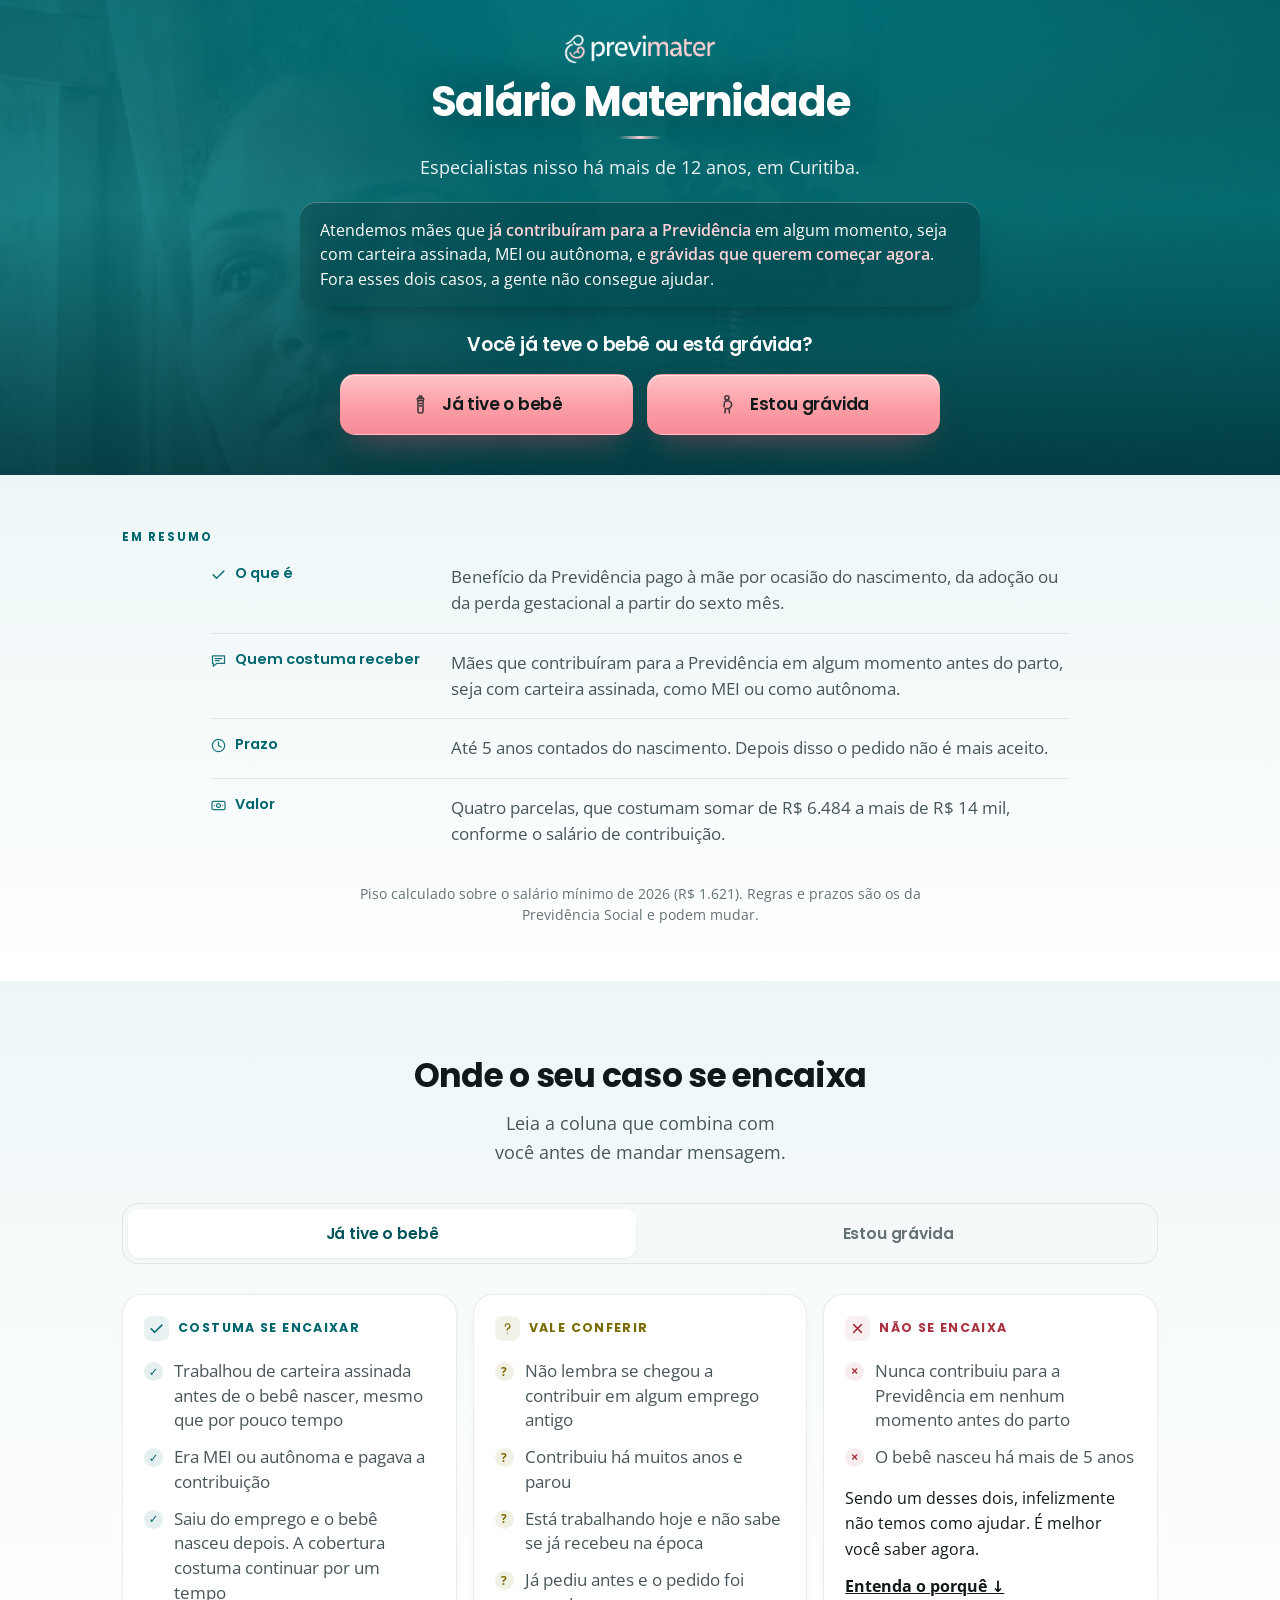
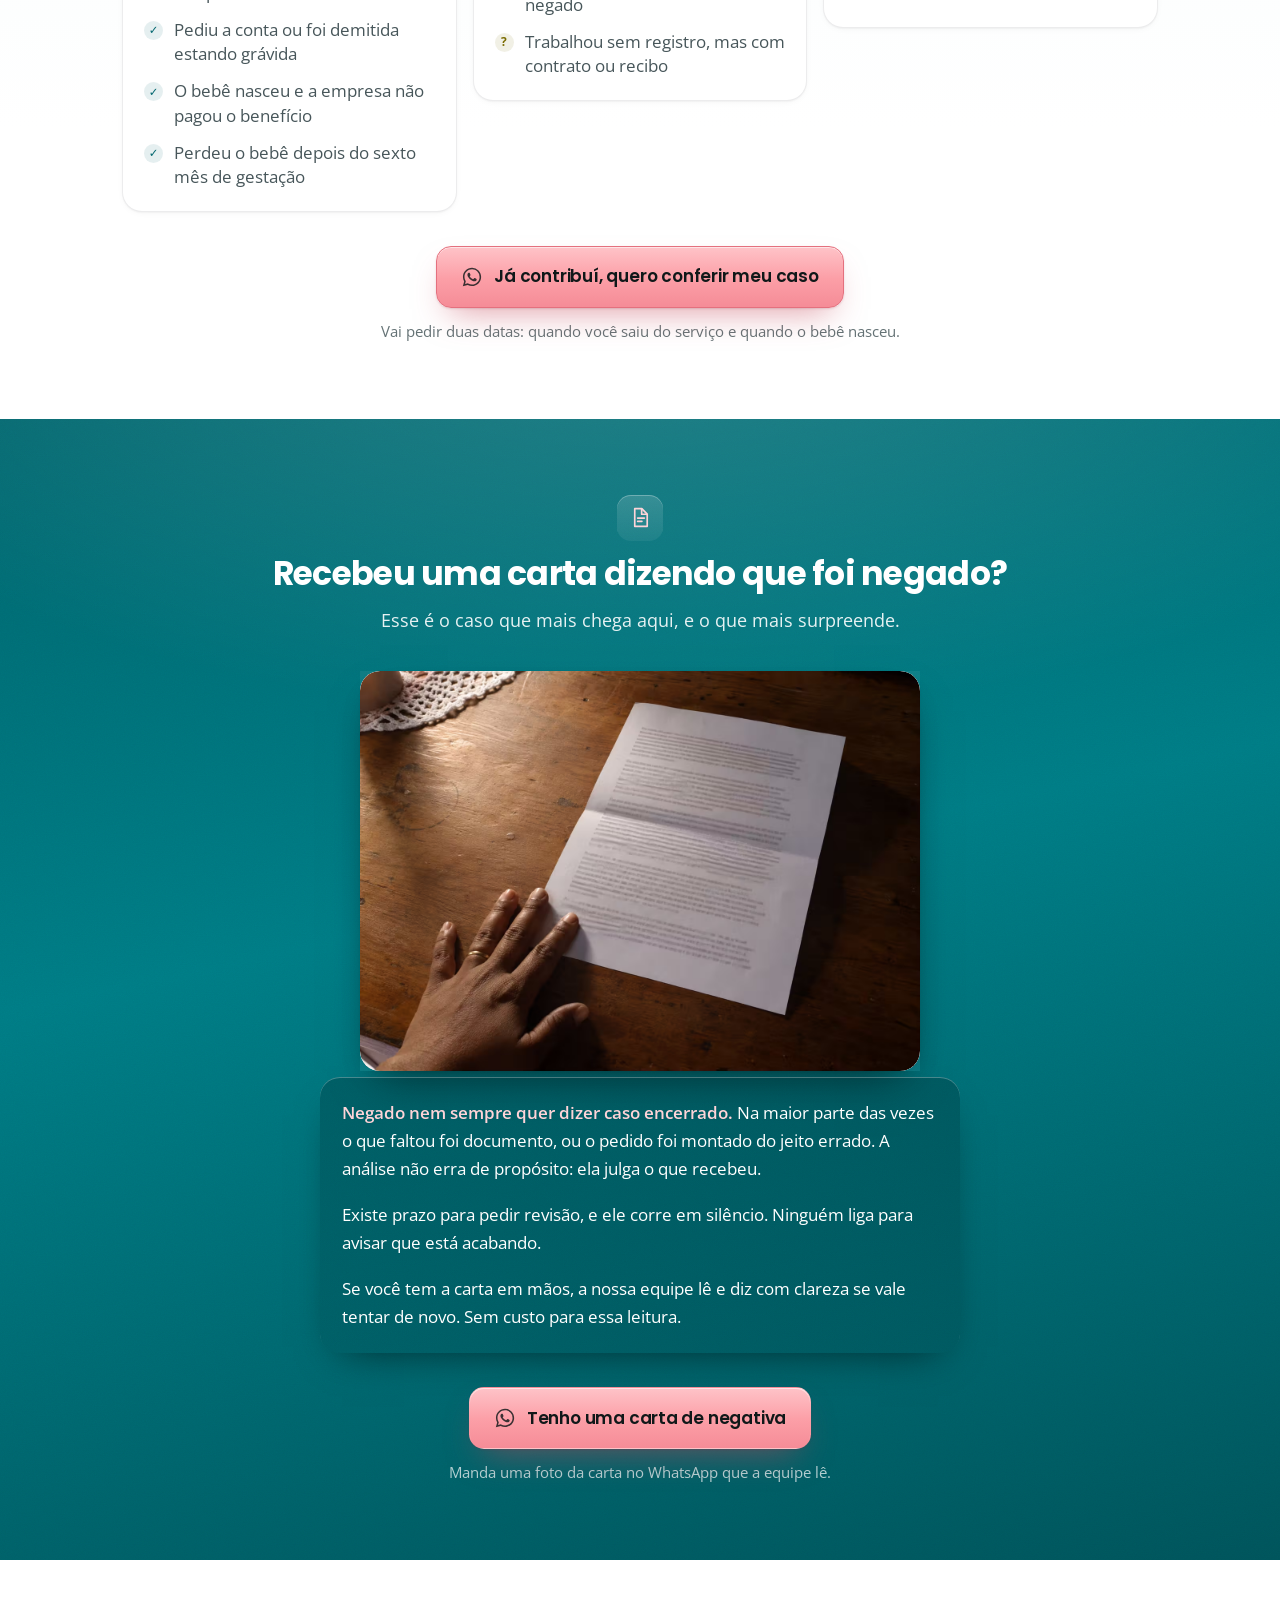
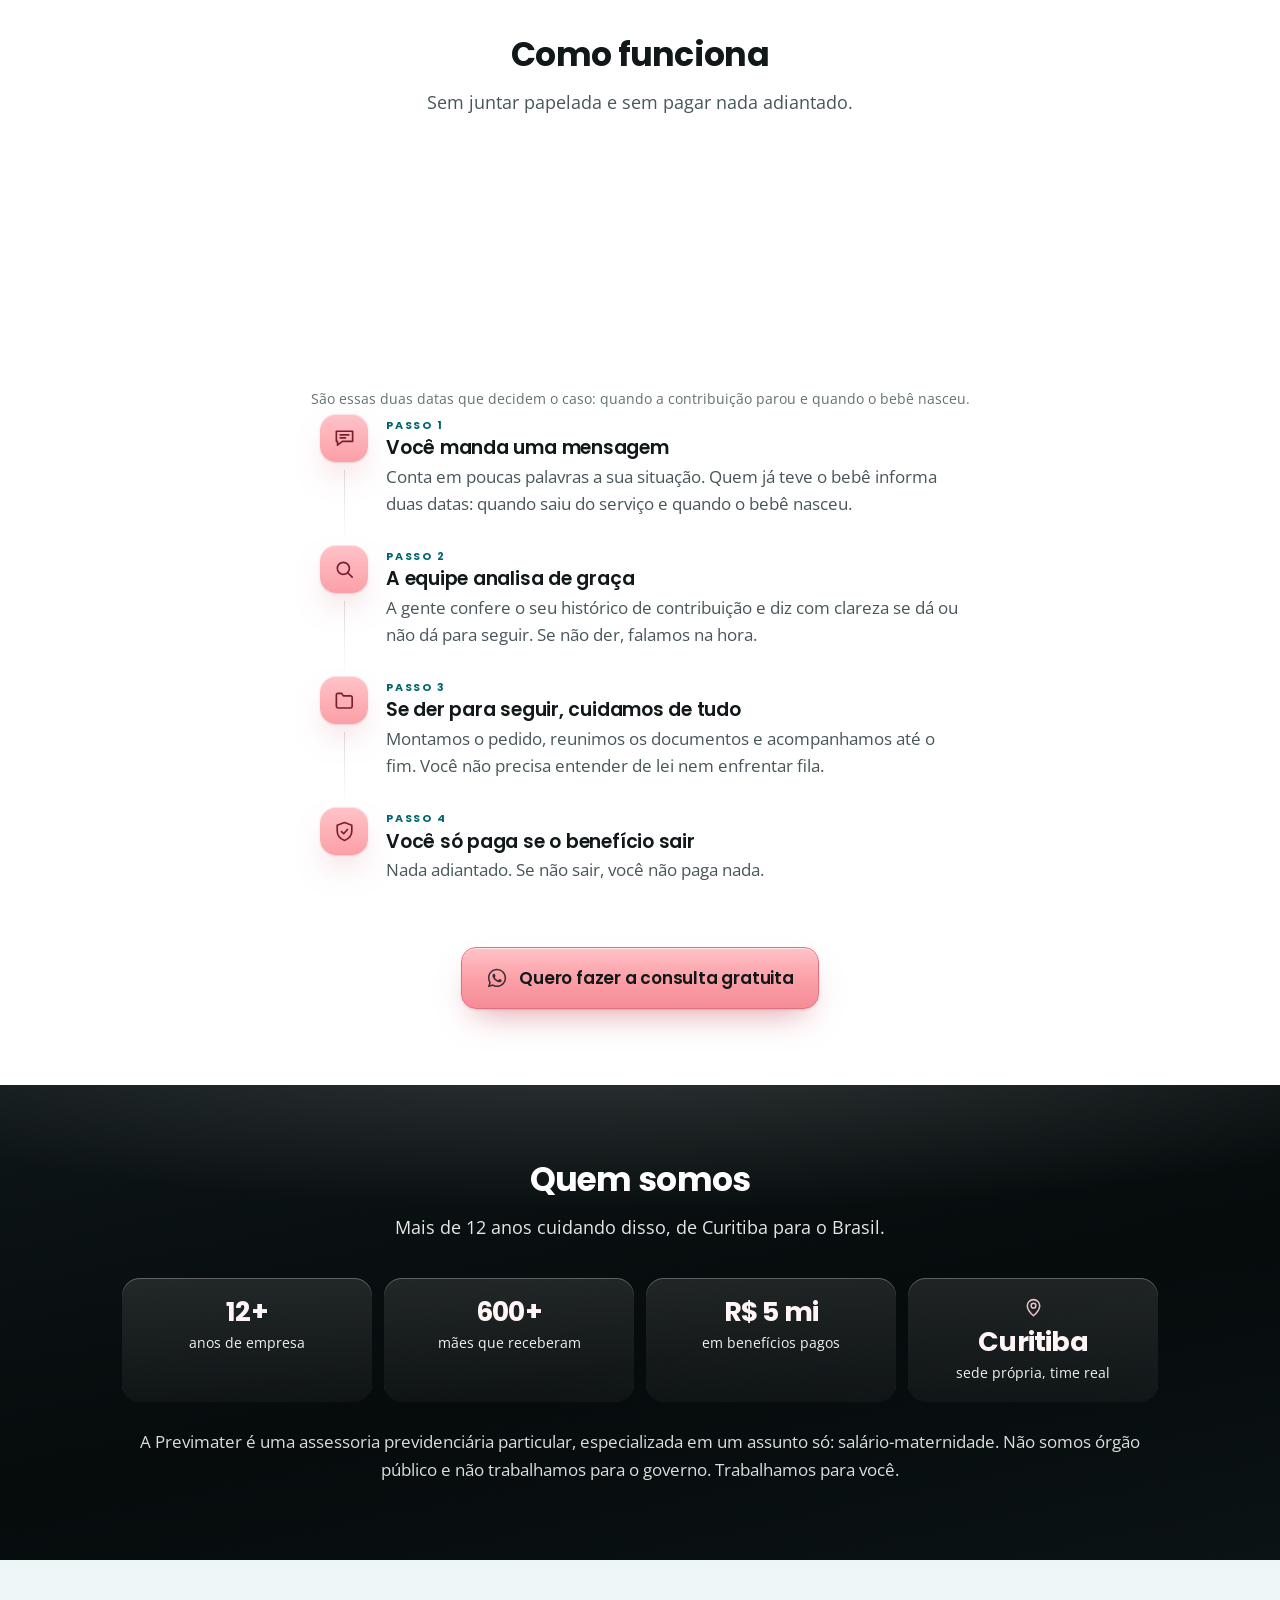
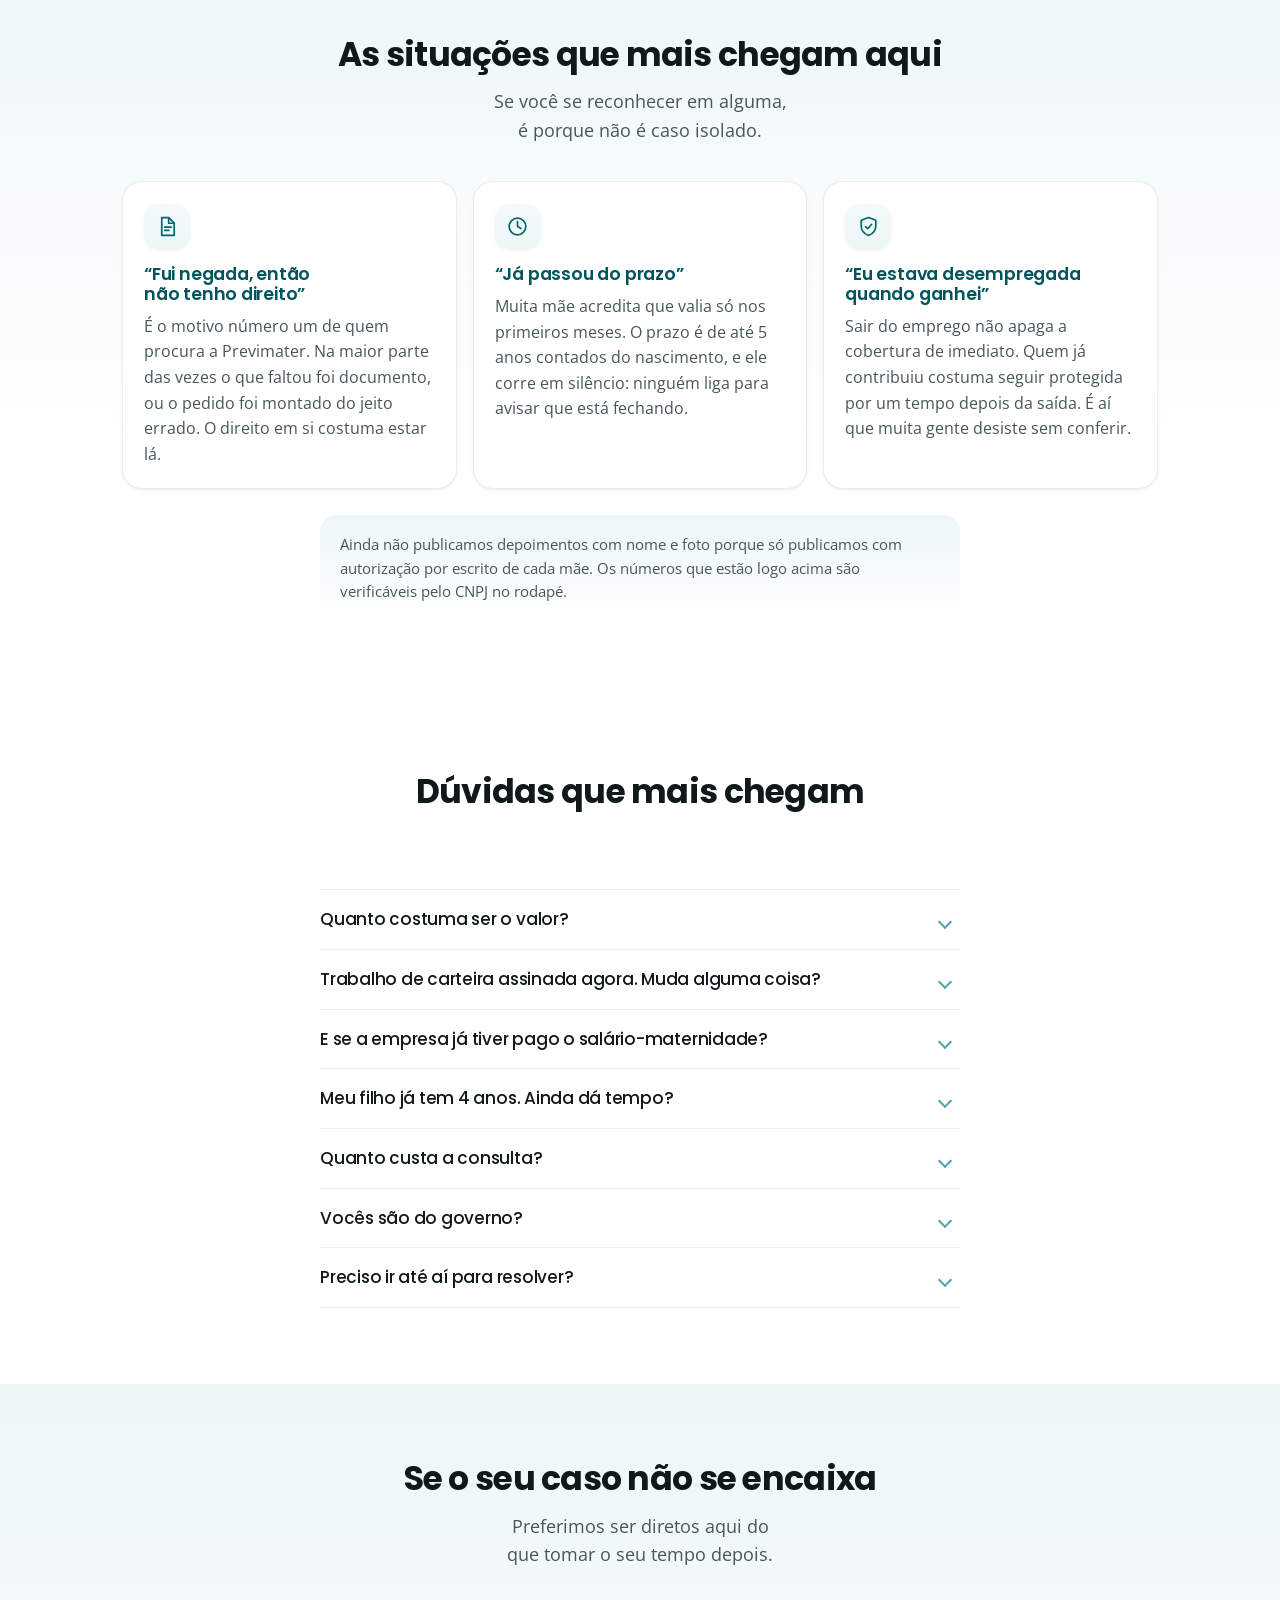
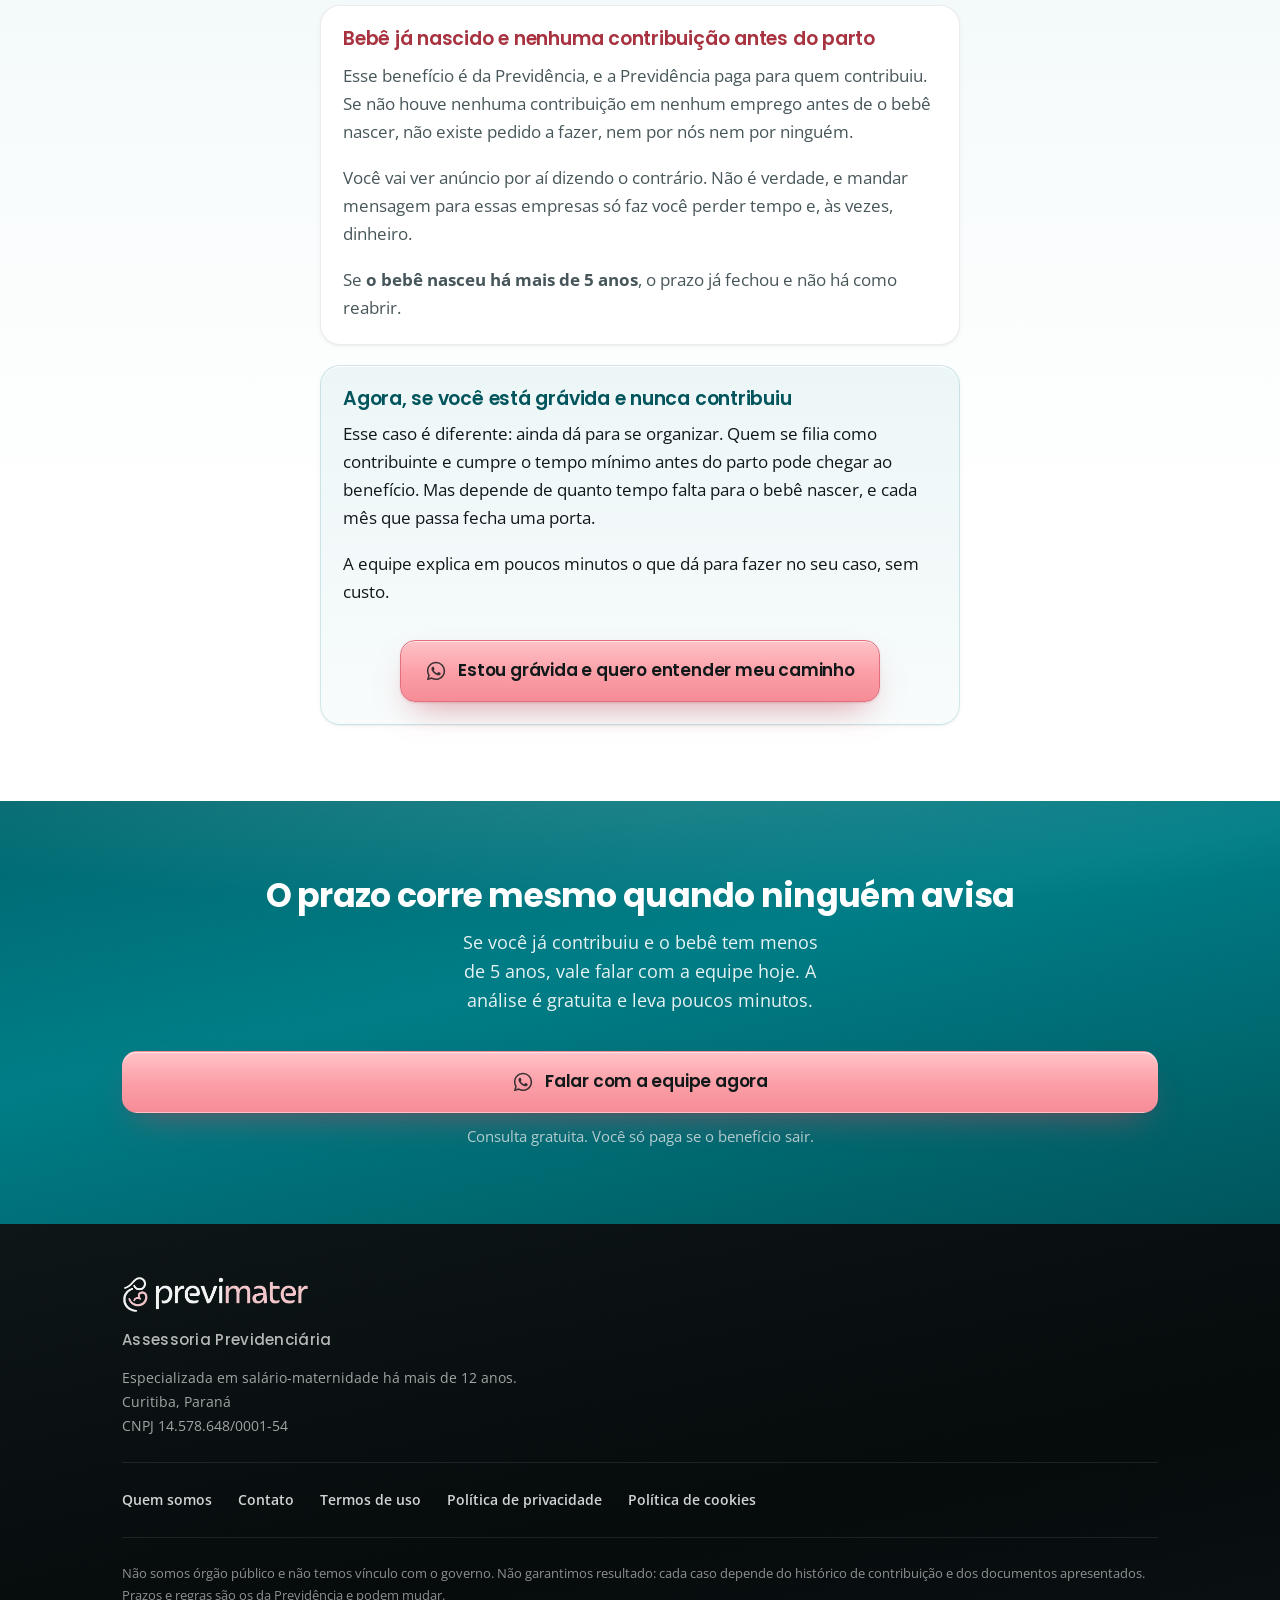
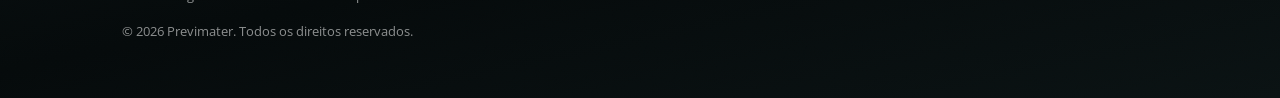
==== commit 6f4534d0: "fix: a ilustração não pintava por causa do canal alfa no AVIF CAUSA, encontrada comparando as cinco " ====
--- a/index.html
+++ b/index.html
@@ -300,6 +300,9 @@
   .figura{margin:0 0 6px}
   .figura picture,.figura > img{display:block;border-radius:20px;overflow:hidden;
     background:var(--papel-2);box-shadow:var(--elev-2)}
+  /* Enquanto a imagem não confirma que pintou, nada de fundo: caixa cinza
+     vazia é pior que espaço vazio, porque parece defeito em vez de ausência. */
+  .figura img:not([data-ok]){background:transparent}
   .figura img{display:block;width:100%;height:100%;object-fit:cover;border-radius:20px}
   .figura[data-proporcao="7-5"] img{aspect-ratio:7/5}
   .figura[data-proporcao="4-3"] img{aspect-ratio:4/3}
@@ -308,7 +311,9 @@
   .figura.ausente{display:none}
   /* ilustração chapada não é foto: cartão com sombra em volta de um desenho
      de traço fino sobre branco lê como moldura vazia */
-  .figura-solta{background:transparent;box-shadow:none;border-radius:0}
+  .figura-solta,
+  .figura-solta picture,
+  .figura-solta img{background:transparent;box-shadow:none;border-radius:0}
   .figura-solta img{object-fit:contain}
   .escuro .figura,.preta .figura{background:rgba(255,255,255,.05);box-shadow:0 20px 44px -20px rgba(0,0,0,.6)}
   .figura-legenda{margin:12px 0 0;font-size:13.5px;color:var(--tinta-45);line-height:1.55;text-align:center}
@@ -1197,7 +1202,10 @@
         var fundo = img.closest(".hero-fundo");
         if (fundo) fundo.style.display = "none";
       }
+      function chegou() { img.setAttribute("data-ok", "1"); }
+      if (img.complete && img.naturalWidth > 0) chegou();
       if (img.complete && img.naturalWidth === 0) some();
+      img.addEventListener("load", chegou);
       img.addEventListener("error", some);
     })(figuras[f]);
   }
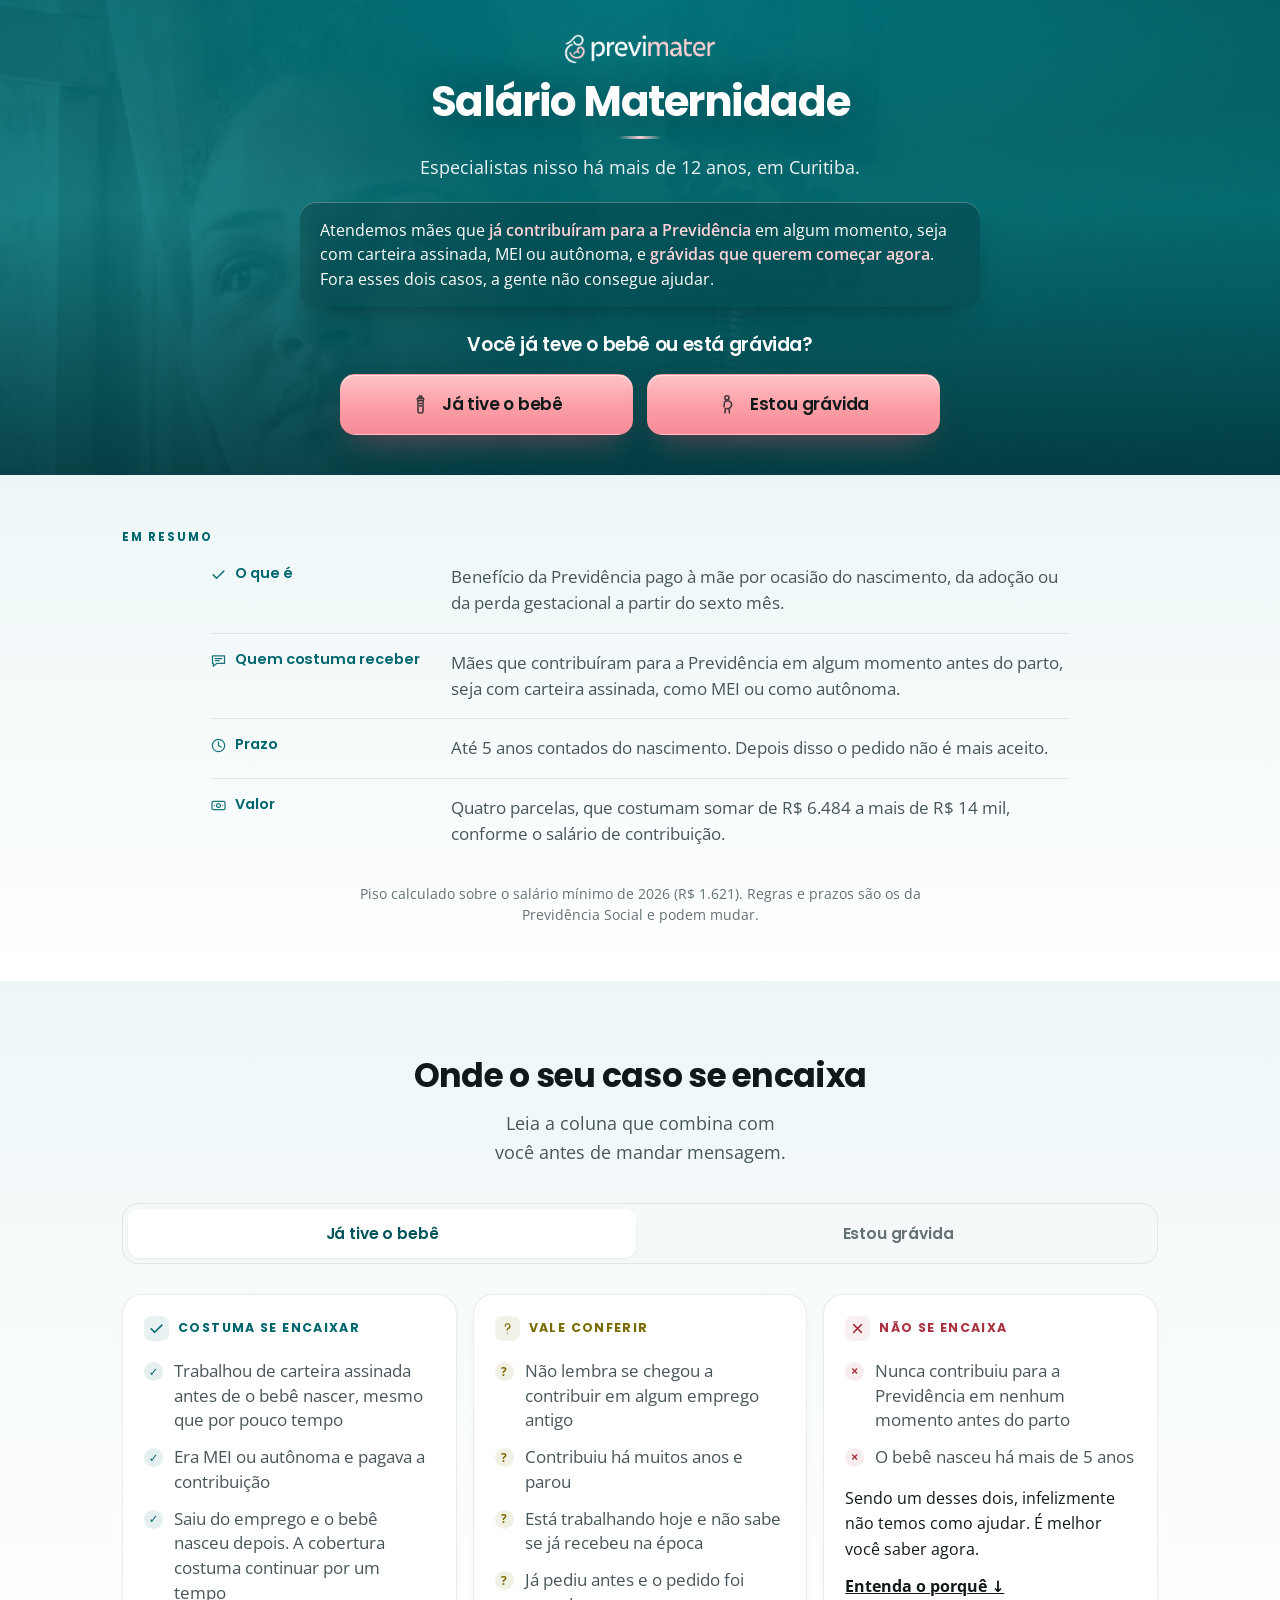
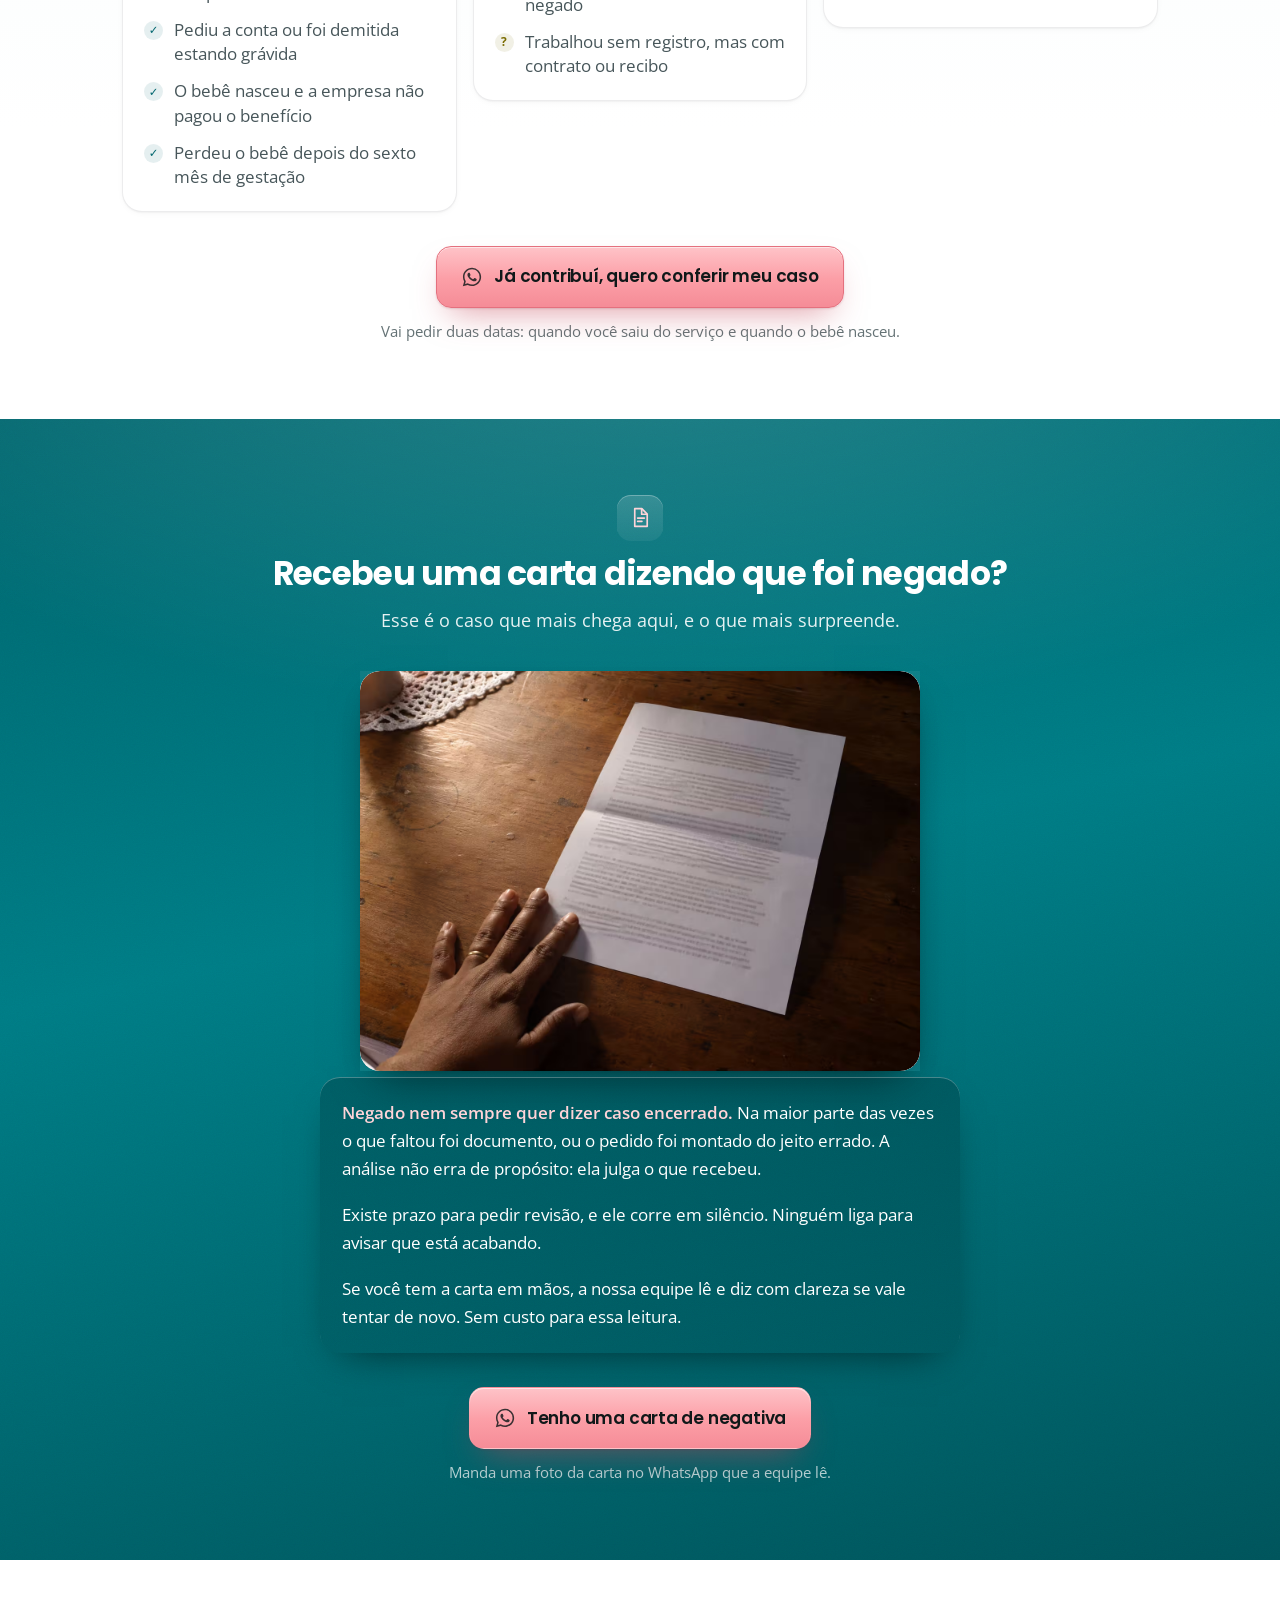
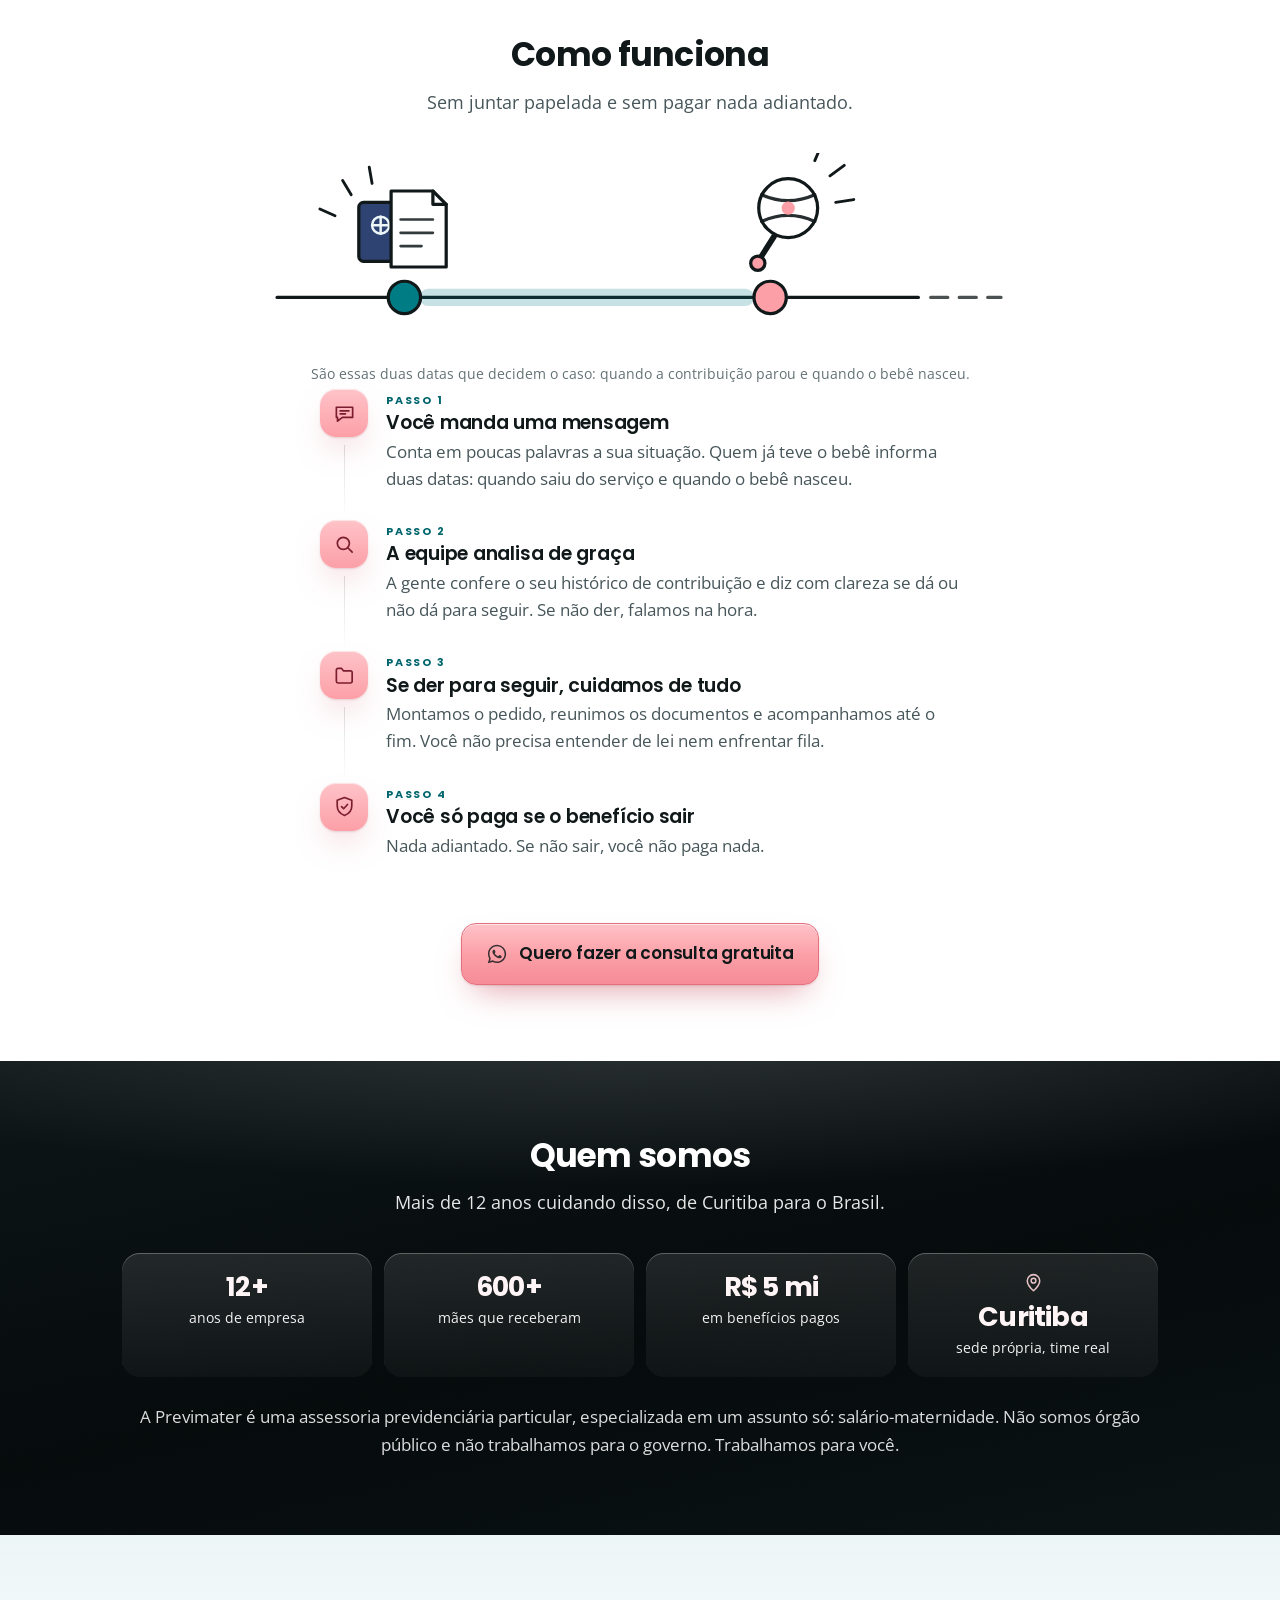
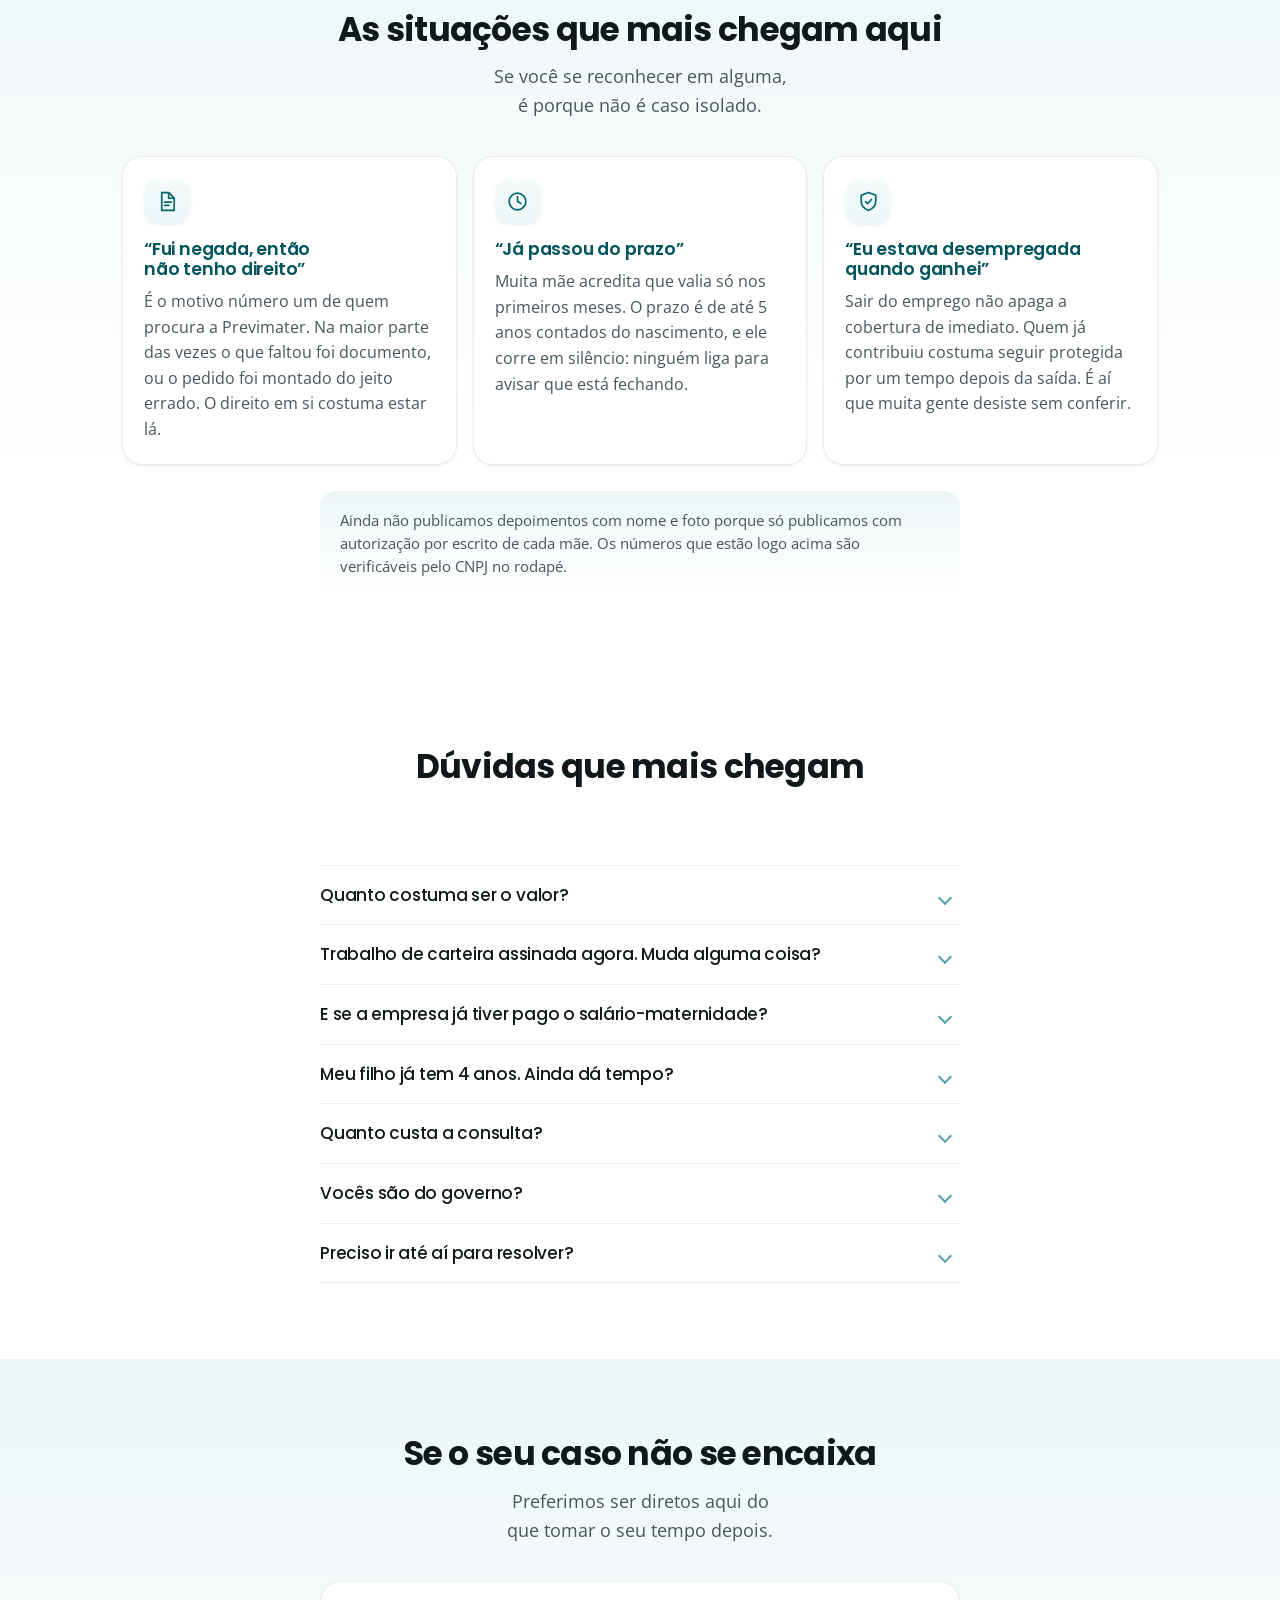
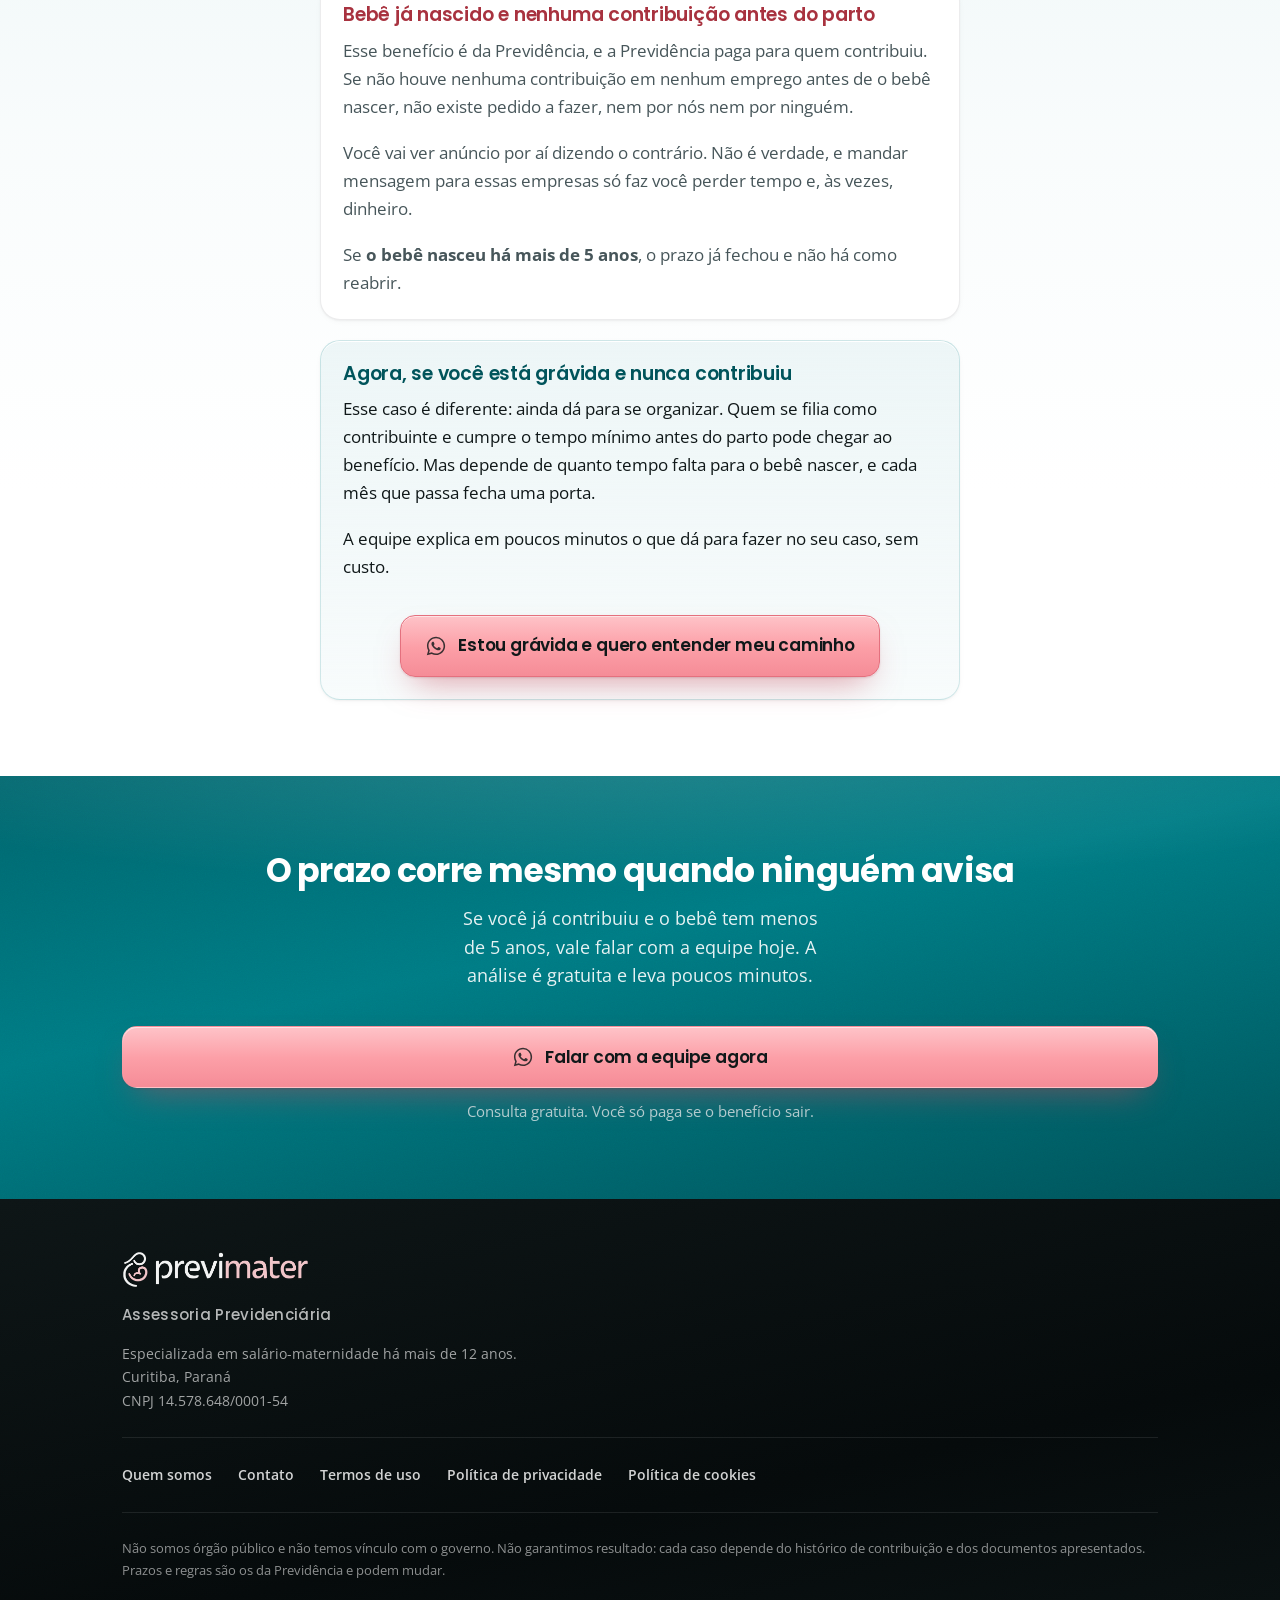
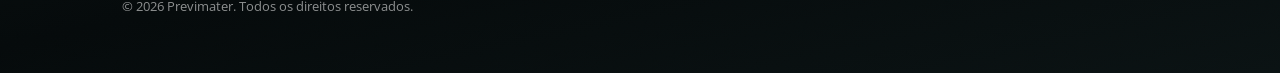
==== commit 0276687e: "refactor: ilustração refeita como SVG embutido Três tentativas de consertar o arquivo, três falhas p" ====
--- a/index.html
+++ b/index.html
@@ -311,10 +311,10 @@
   .figura.ausente{display:none}
   /* ilustração chapada não é foto: cartão com sombra em volta de um desenho
      de traço fino sobre branco lê como moldura vazia */
-  .figura-solta,
-  .figura-solta picture,
-  .figura-solta img{background:transparent;box-shadow:none;border-radius:0}
-  .figura-solta img{object-fit:contain}
+  /* A ilustração é SVG embutido, não arquivo. Sem requisição, sem formato,
+     sem canal alfa, sem cache: ou o HTML chega, ou nada chega. */
+  .figura-solta{background:transparent;box-shadow:none;border-radius:0}
+  .ilu-datas{display:block;width:100%;height:auto;max-width:760px;margin:0 auto}
   .escuro .figura,.preta .figura{background:rgba(255,255,255,.05);box-shadow:0 20px 44px -20px rgba(0,0,0,.6)}
   .figura-legenda{margin:12px 0 0;font-size:13.5px;color:var(--tinta-45);line-height:1.55;text-align:center}
   .escuro .figura-legenda{color:rgba(255,255,255,.68)}
@@ -839,12 +839,46 @@
     <p class="sub">Sem juntar papelada e sem pagar nada adiantado.</p>
 
     <figure class="figura figura-solta">
-      <picture>
-        <source type="image/avif" srcset="/imagens/duas-datas.avif">
-        <img src="/imagens/duas-datas.jpg" alt="Linha do tempo com dois marcos: a saída do serviço e o nascimento do bebê"
-             width="1627" height="445" loading="lazy" decoding="async" data-figura
-             style="aspect-ratio:1627/445">
-      </picture>
+      <svg class="ilu-datas" viewBox="0 0 800 210" role="img"
+           aria-label="Linha do tempo com dois marcos: a saída do serviço e o nascimento do bebê">
+        <g fill="none" stroke="#101819" stroke-width="3.4" stroke-linecap="round" stroke-linejoin="round">
+
+          <!-- a linha do tempo -->
+          <path d="M18 152h675"/>
+          <path d="M706 152h18M736 152h18M766 152h14" opacity=".75"/>
+
+          <!-- faixa do período coberto -->
+          <rect x="168" y="143" width="352" height="18" rx="9"
+                fill="#007C85" fill-opacity=".22" stroke="none"/>
+
+          <!-- marco 1: a contribuição -->
+          <circle cx="152" cy="152" r="17" fill="#007C85"/>
+          <g stroke-width="3">
+            <path d="M96 44l-9-15M118 32l-3-17M79 66l-16-7"/>
+          </g>
+          <rect x="104" y="52" width="46" height="62" rx="5" fill="#2E4372"/>
+          <circle cx="127" cy="76" r="9" fill="none" stroke="#EDF6F7" stroke-width="2.6"/>
+          <path d="M127 67v18M118 76h18" stroke="#EDF6F7" stroke-width="2.6"/>
+          <path d="M138 40h44l14 14v66h-58z" fill="#FFFFFF"/>
+          <path d="M182 40v14h14" />
+          <g stroke-width="2.8" opacity=".85">
+            <path d="M148 70h34M148 84h34M148 98h22"/>
+          </g>
+
+          <!-- marco 2: o nascimento -->
+          <circle cx="537" cy="152" r="17" fill="#FC9FA7"/>
+          <!-- chocalho: bola, duas listras, cabo e conta -->
+          <path d="M541 88l-14 22" stroke-width="6"/>
+          <circle cx="524" cy="116" r="7.5" fill="#FC9FA7"/>
+          <circle cx="556" cy="58" r="31" fill="#FFFFFF"/>
+          <path d="M528 44c18 8 38 8 56 0" opacity=".9"/>
+          <path d="M528 72c18-8 38-8 56 0" opacity=".9"/>
+          <circle cx="556" cy="58" r="7" fill="#FC9FA7" stroke="none"/>
+          <g stroke-width="3">
+            <path d="M600 24l15-11M606 52l19-3M584 8l6-14"/>
+          </g>
+        </g>
+      </svg>
       <figcaption class="figura-legenda">São essas duas datas que decidem o caso: quando a contribuição parou e quando o bebê nasceu.</figcaption>
     </figure>
 
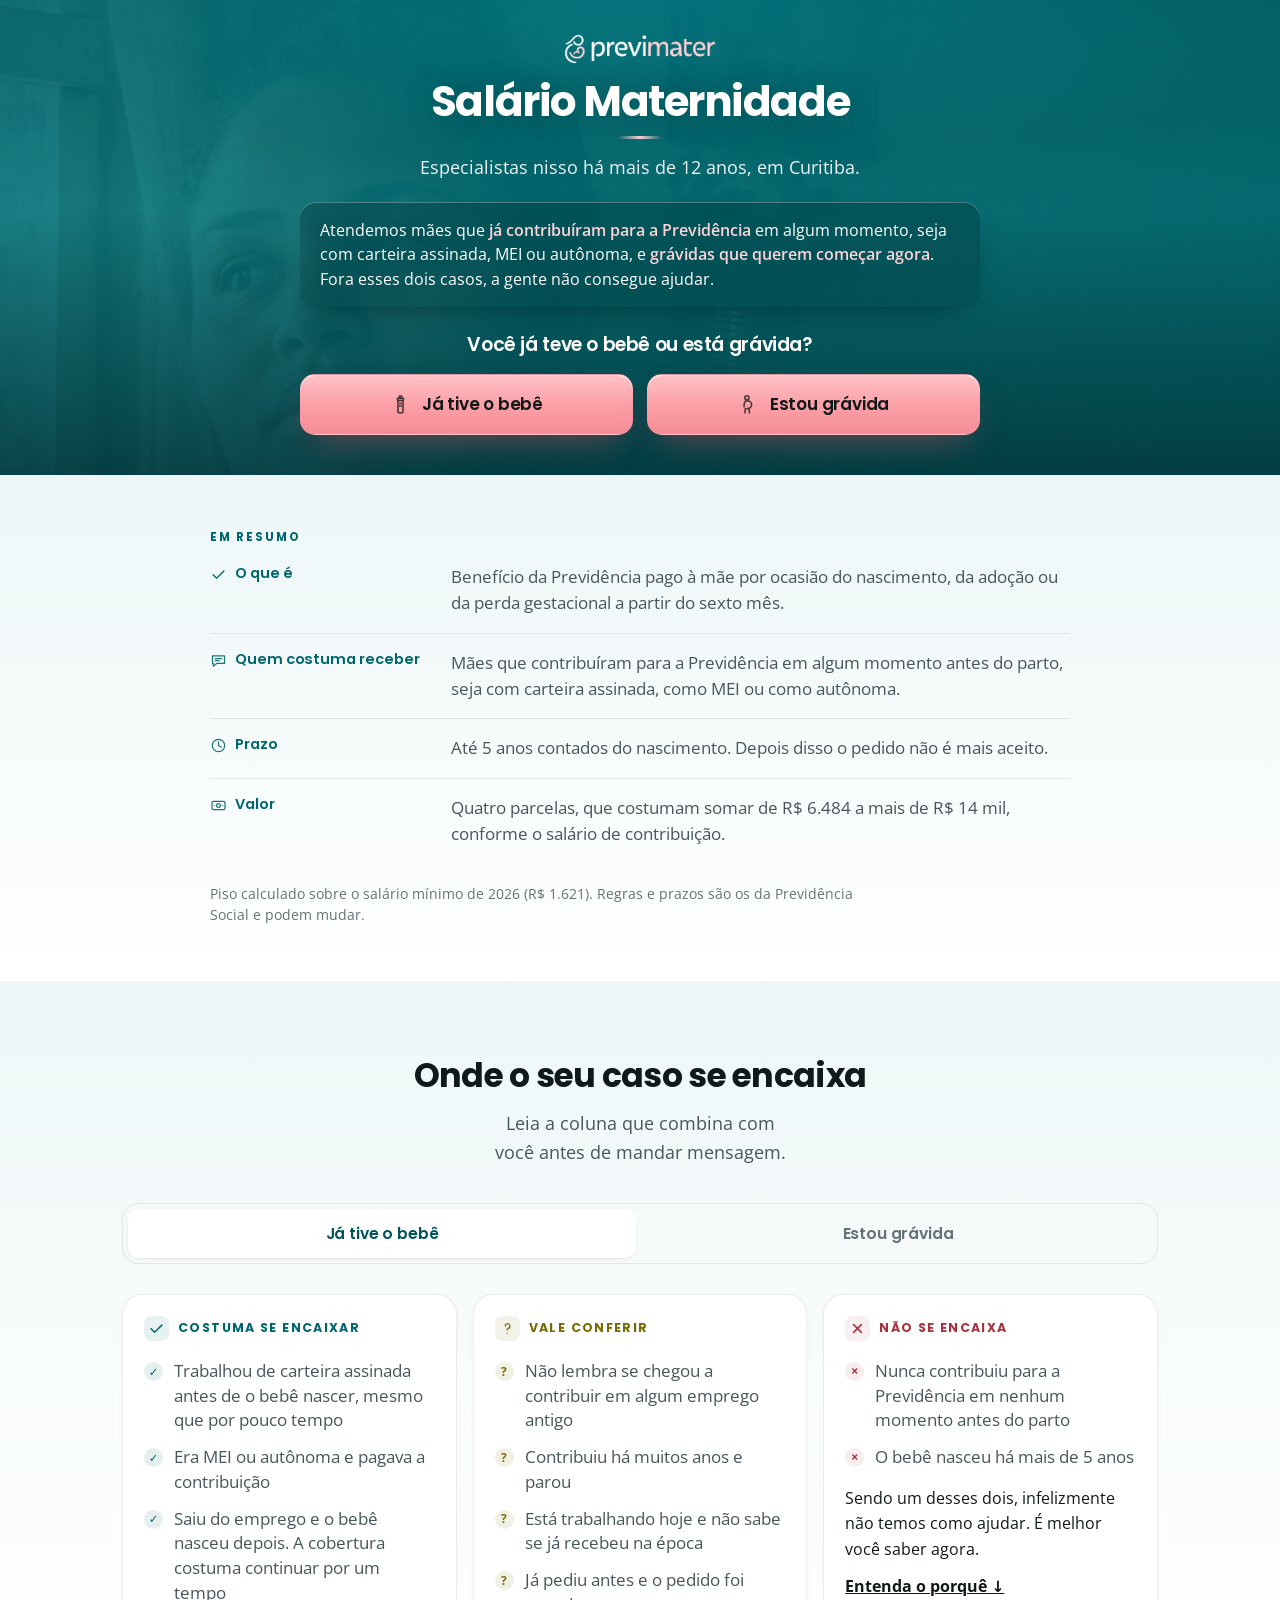
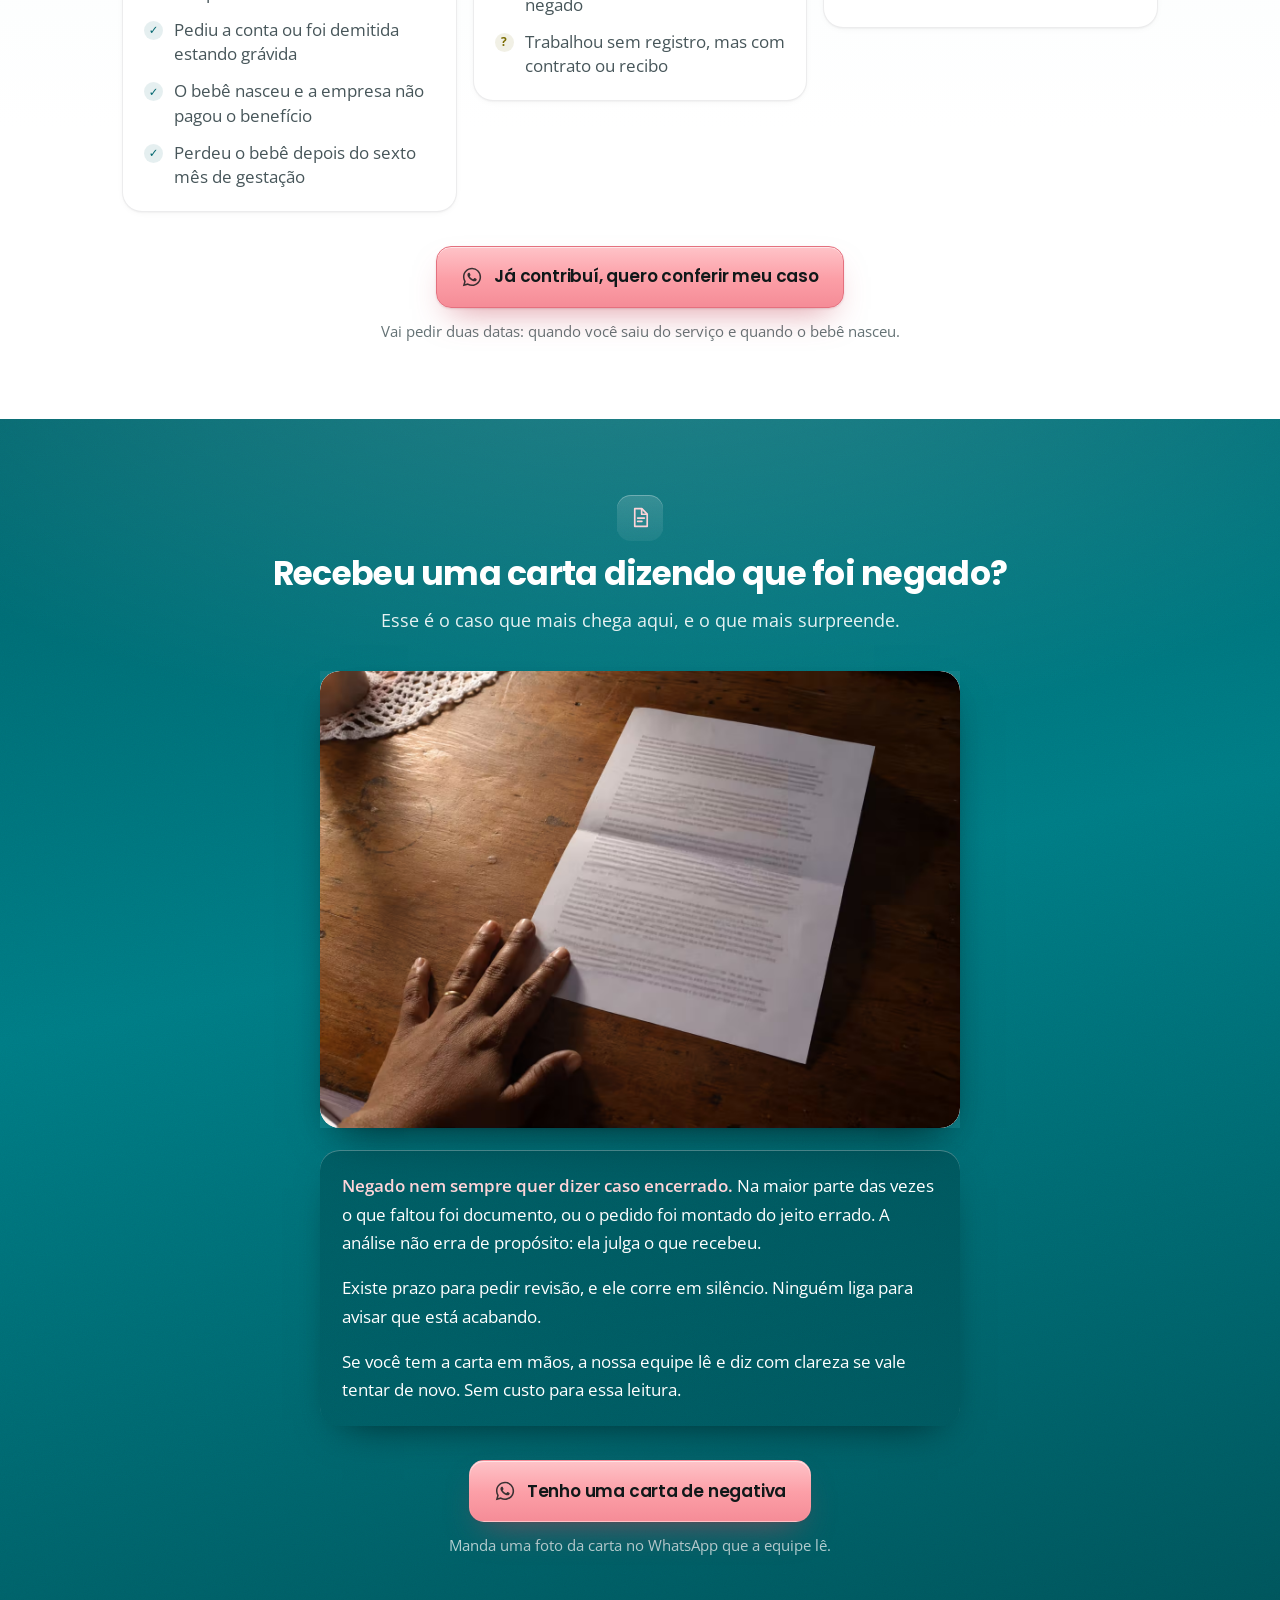
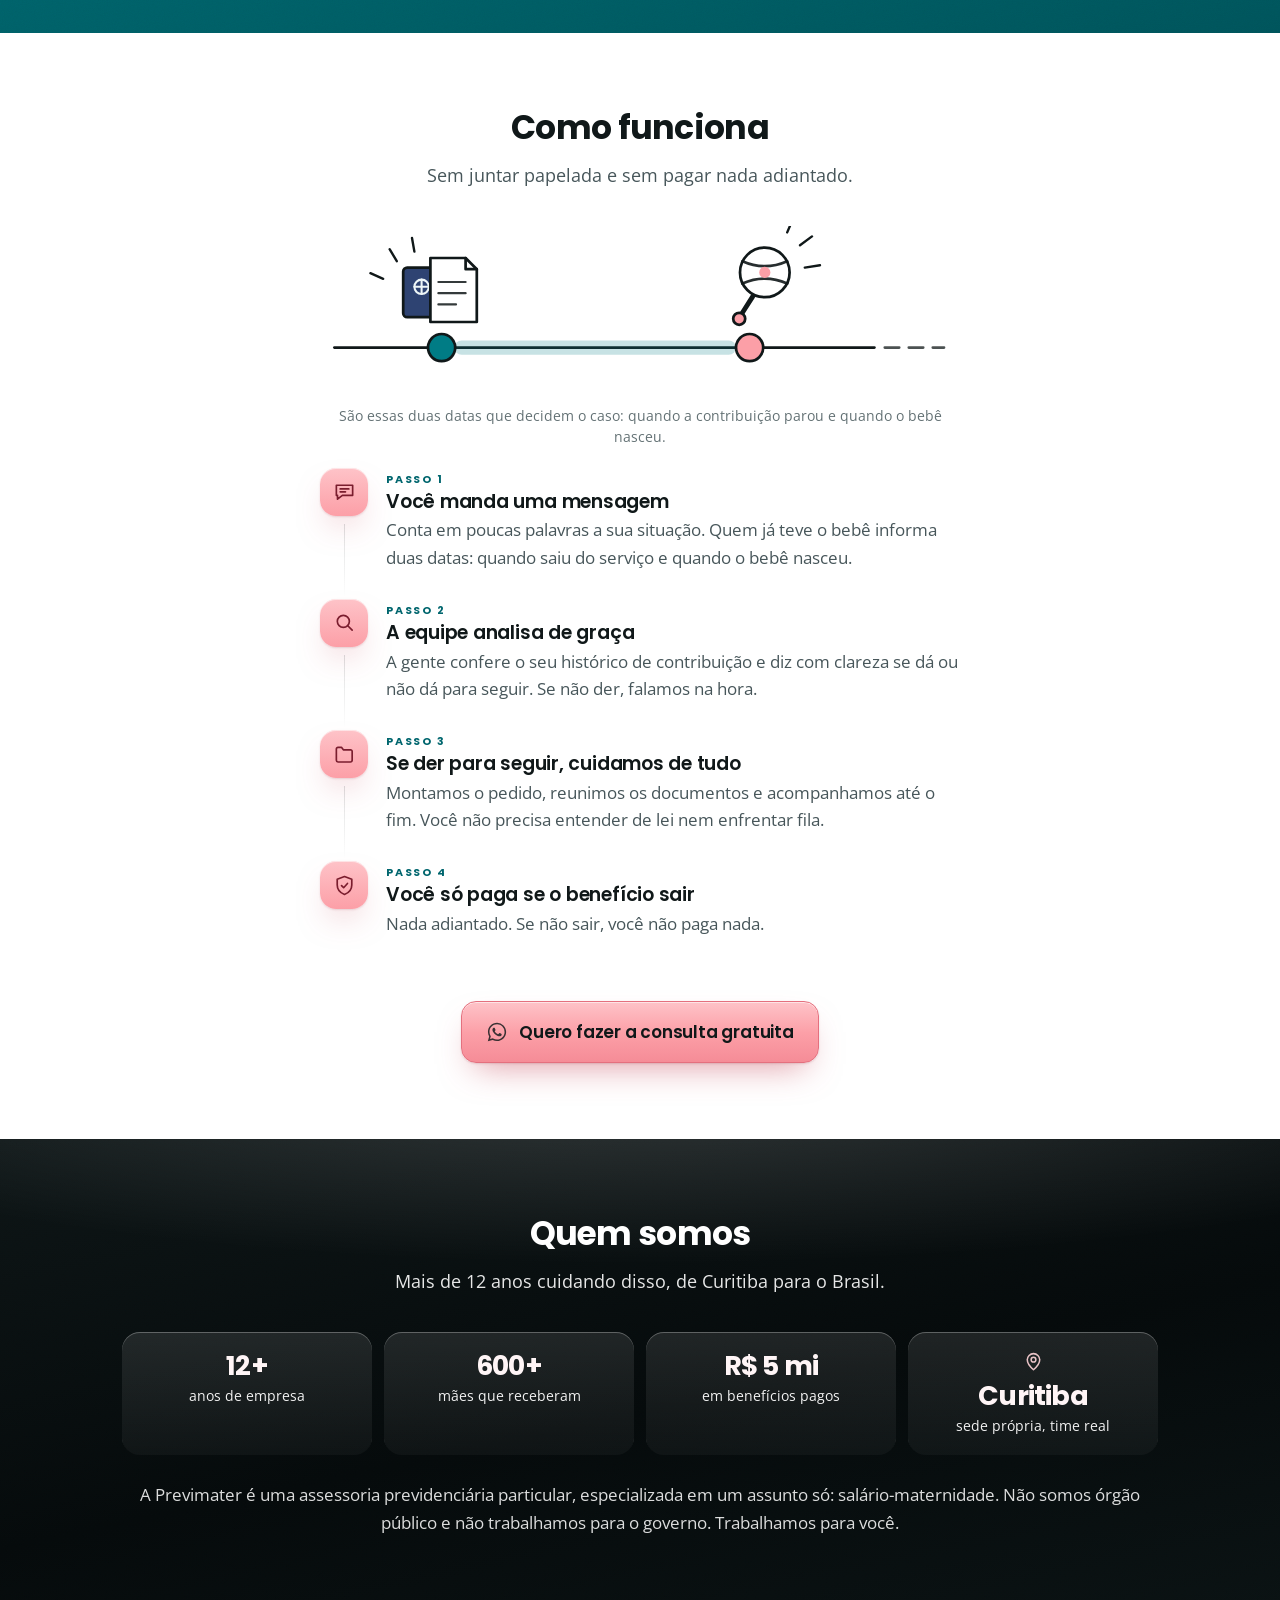
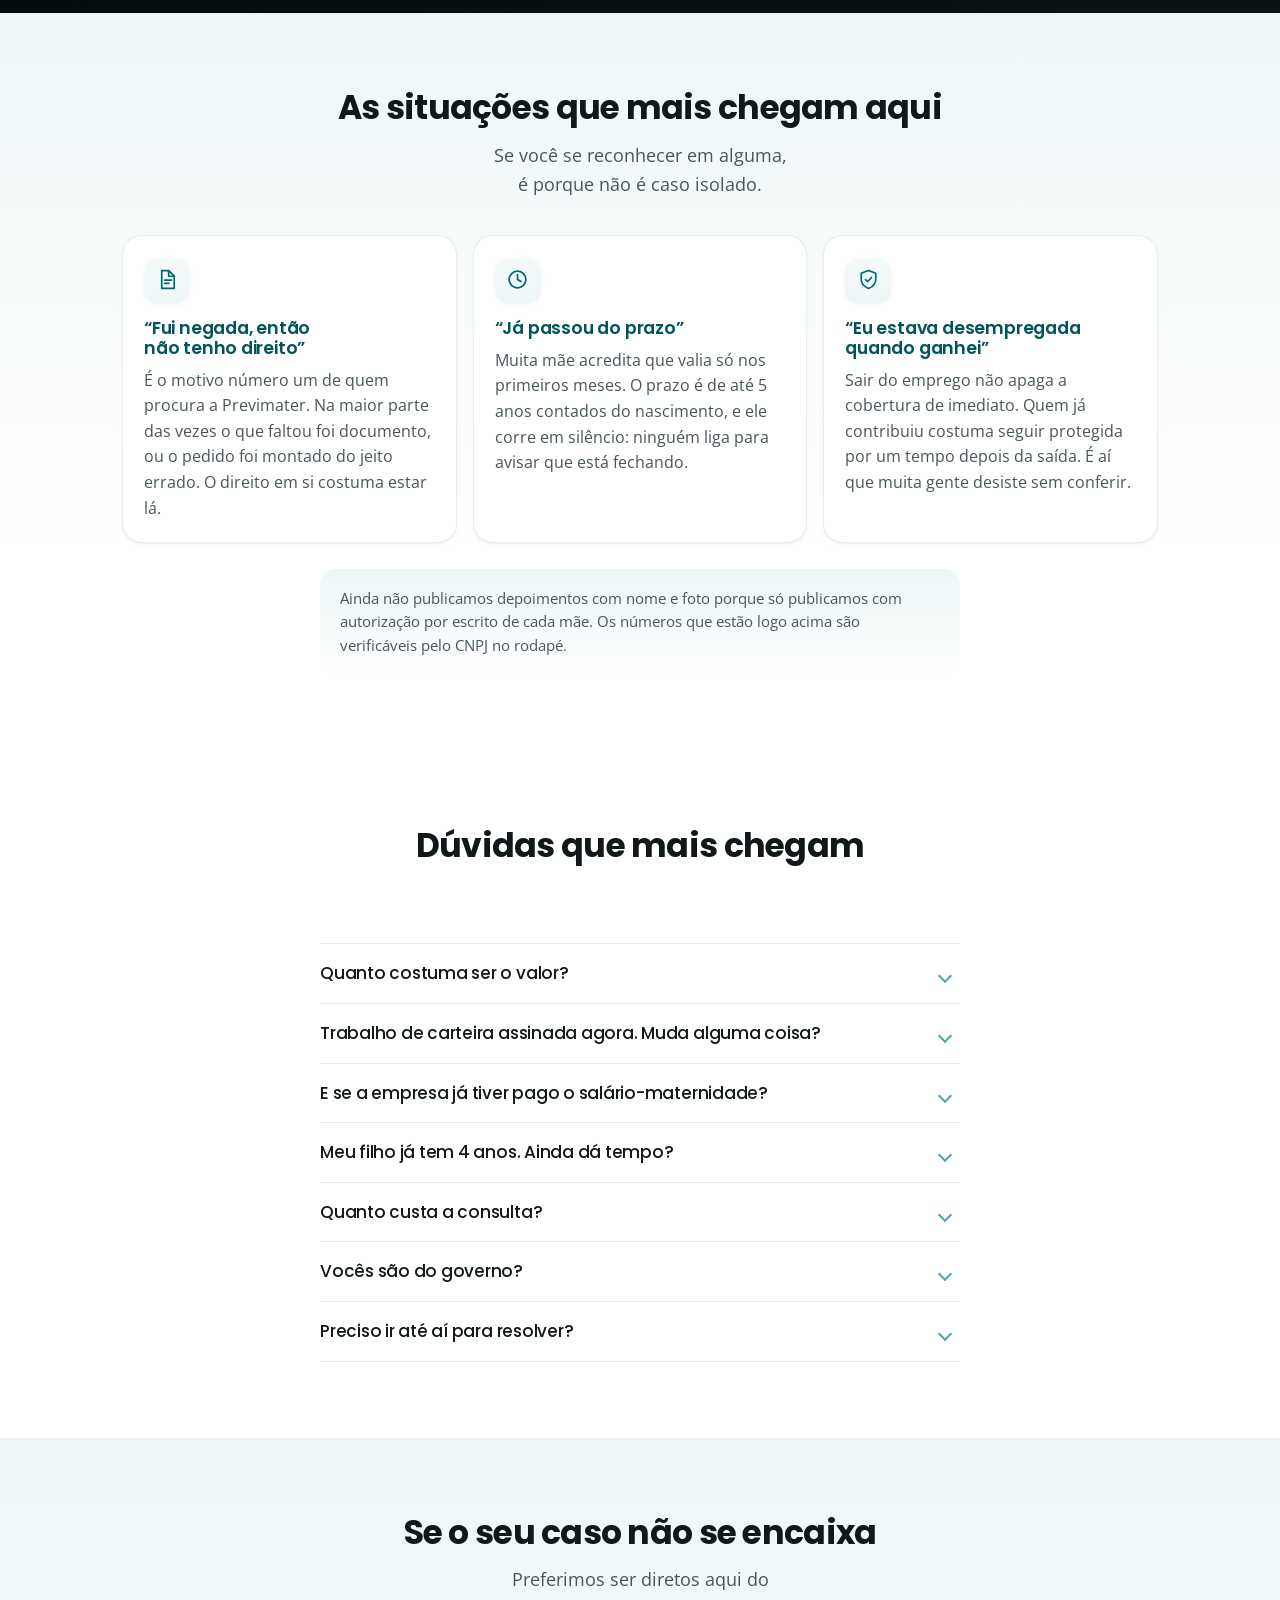
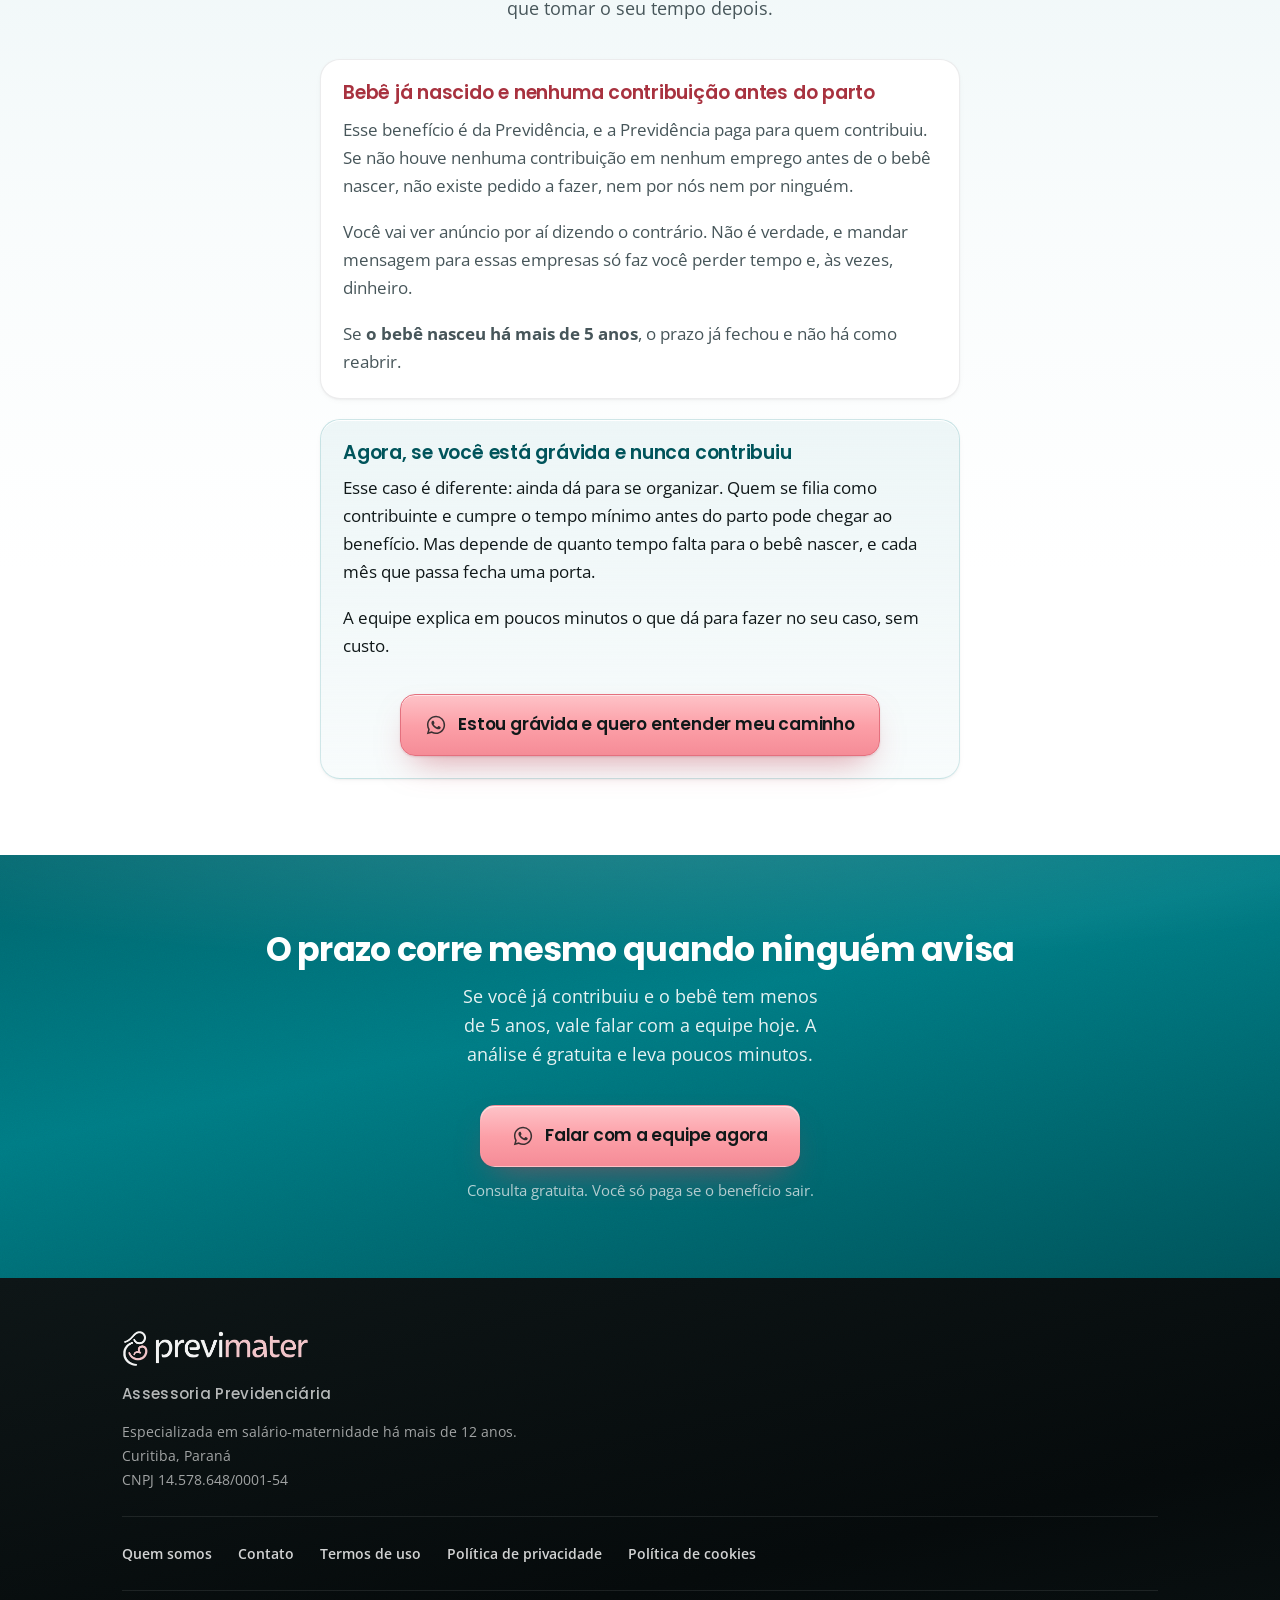
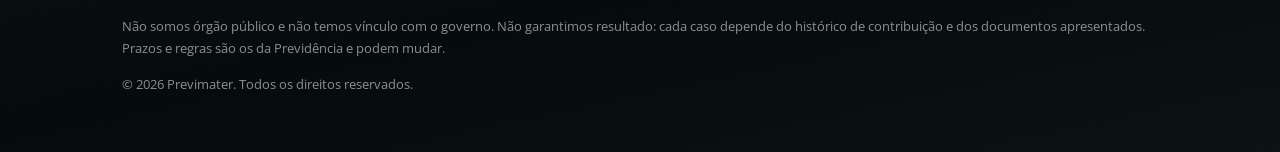
==== commit b16e216c: "fix: seis desalinhamentos achados por auditoria em paralelo Rodei 28 agentes lendo o arquivo por qua" ====
--- a/index.html
+++ b/index.html
@@ -297,7 +297,7 @@
   /* A proporção fica na mídia, não na <figure>. Com aspect-ratio mais
      overflow:hidden na figure, a <figcaption> era empurrada para fora da
      caixa e recortada: a legenda existia no HTML e não aparecia na tela. */
-  .figura{margin:0 0 6px}
+  .figura{margin:0 0 22px}
   .figura picture,.figura > img{display:block;border-radius:20px;overflow:hidden;
     background:var(--papel-2);box-shadow:var(--elev-2)}
   /* Enquanto a imagem não confirma que pintou, nada de fundo: caixa cinza
@@ -482,7 +482,7 @@
     .hero-sub{font-size:17.5px;max-width:50ch;margin-bottom:20px}
     .escopo{max-width:680px;margin-inline:auto;margin-bottom:22px;font-size:15.5px;padding:16px 20px}
     .garfo p{font-size:19px;margin-bottom:13px}
-    .garfo-btns{max-width:600px;margin-inline:auto;gap:14px}
+    .garfo-btns{max-width:680px;margin-inline:auto;gap:14px}
     section{padding:76px 0}
     .resumo{padding:56px 0}
     .sub{margin-bottom:36px;font-size:17.5px}
@@ -501,15 +501,21 @@
     .negativa,
     .saida,
     .caminho > p,
-    .nota-prova,
-    .resumo-fonte{max-width:640px;margin-inline:auto}
+    .nota-prova{max-width:640px;margin-inline:auto}
+
+    /* Um eixo so para o resumo: rotulo, lista e nota partiam de bordas
+       diferentes (1036, 860 e 640px) dentro da mesma secao. */
+    .resumo-tit,
+    .resumo-lista,
+    .resumo-fonte{max-width:860px;margin-inline:auto}
     .caminho{max-width:640px;margin-inline:auto}
-    .resumo-lista{max-width:860px;margin-inline:auto}
-    .resumo-fonte{text-align:center}
+      /* a nota mantem a medida de leitura sem soltar a borda esquerda:
+         a caixa tem 860px e o recuo a direita encolhe o texto */
+      .resumo-fonte{text-align:left;padding-right:200px}
 
     /* A carta em 7:5 ocupava 686px de altura na largura cheia. */
-    .figura[data-proporcao="7-5"]{max-width:560px;margin-inline:auto}
-    .figura-solta{max-width:820px;margin-inline:auto}
+    .figura[data-proporcao="7-5"]{max-width:640px;margin-inline:auto}
+    .figura-solta{max-width:640px;margin-inline:auto}
   }
 
   /* Telas largas: a grade de cartões ganha ar sem esticar a leitura, porque
@@ -1041,11 +1047,13 @@
   <div class="wrap" style="text-align:center">
     <h2 class="titulo">O prazo corre mesmo quando ninguém avisa</h2>
     <p class="sub">Se você já contribuiu e o bebê tem menos de 5 anos, vale falar com a equipe hoje. A análise é gratuita e leva poucos minutos.</p>
+    <div class="btn-bloco">
     <a class="btn" href="#" data-whats data-codigo="LP" data-origem="fecho">
       <svg viewBox="0 0 24 24" aria-hidden="true"><path d="M12.04 2C6.58 2 2.13 6.45 2.13 11.91c0 1.75.46 3.45 1.32 4.95L2 22l5.25-1.38a9.9 9.9 0 0 0 4.79 1.22h.01c5.46 0 9.91-4.45 9.91-9.91 0-2.65-1.03-5.14-2.9-7.01A9.82 9.82 0 0 0 12.04 2Zm0 18.15h-.01a8.2 8.2 0 0 1-4.19-1.15l-.3-.18-3.12.82.83-3.04-.2-.31a8.19 8.19 0 0 1-1.26-4.38c0-4.54 3.7-8.24 8.25-8.24 2.2 0 4.27.86 5.83 2.42a8.18 8.18 0 0 1 2.41 5.83c0 4.54-3.7 8.23-8.24 8.23Zm4.52-6.16c-.25-.12-1.47-.72-1.69-.81-.23-.08-.39-.12-.56.13-.16.24-.64.8-.78.97-.15.16-.29.18-.54.06-.25-.13-1.05-.39-1.99-1.23-.74-.66-1.23-1.47-1.38-1.72-.14-.25-.01-.38.11-.5.11-.11.25-.29.37-.44.13-.15.17-.25.25-.42.09-.16.04-.31-.02-.43-.06-.13-.56-1.35-.77-1.84-.2-.49-.4-.42-.55-.43-.14 0-.31-.01-.47-.01-.16 0-.43.06-.66.31-.22.25-.86.85-.86 2.06s.89 2.39 1.01 2.56c.12.16 1.74 2.66 4.22 3.73.59.25 1.05.4 1.41.52.59.19 1.13.16 1.56.1.48-.07 1.47-.6 1.68-1.18.21-.58.21-1.08.14-1.18-.06-.11-.22-.17-.47-.29Z"/></svg>
       <span class="rotulo">Falar com a equipe agora</span>
     </a>
     <p class="btn-nota">Consulta gratuita. Você só paga se o benefício sair.</p>
+    </div>
   </div>
 </section>
 
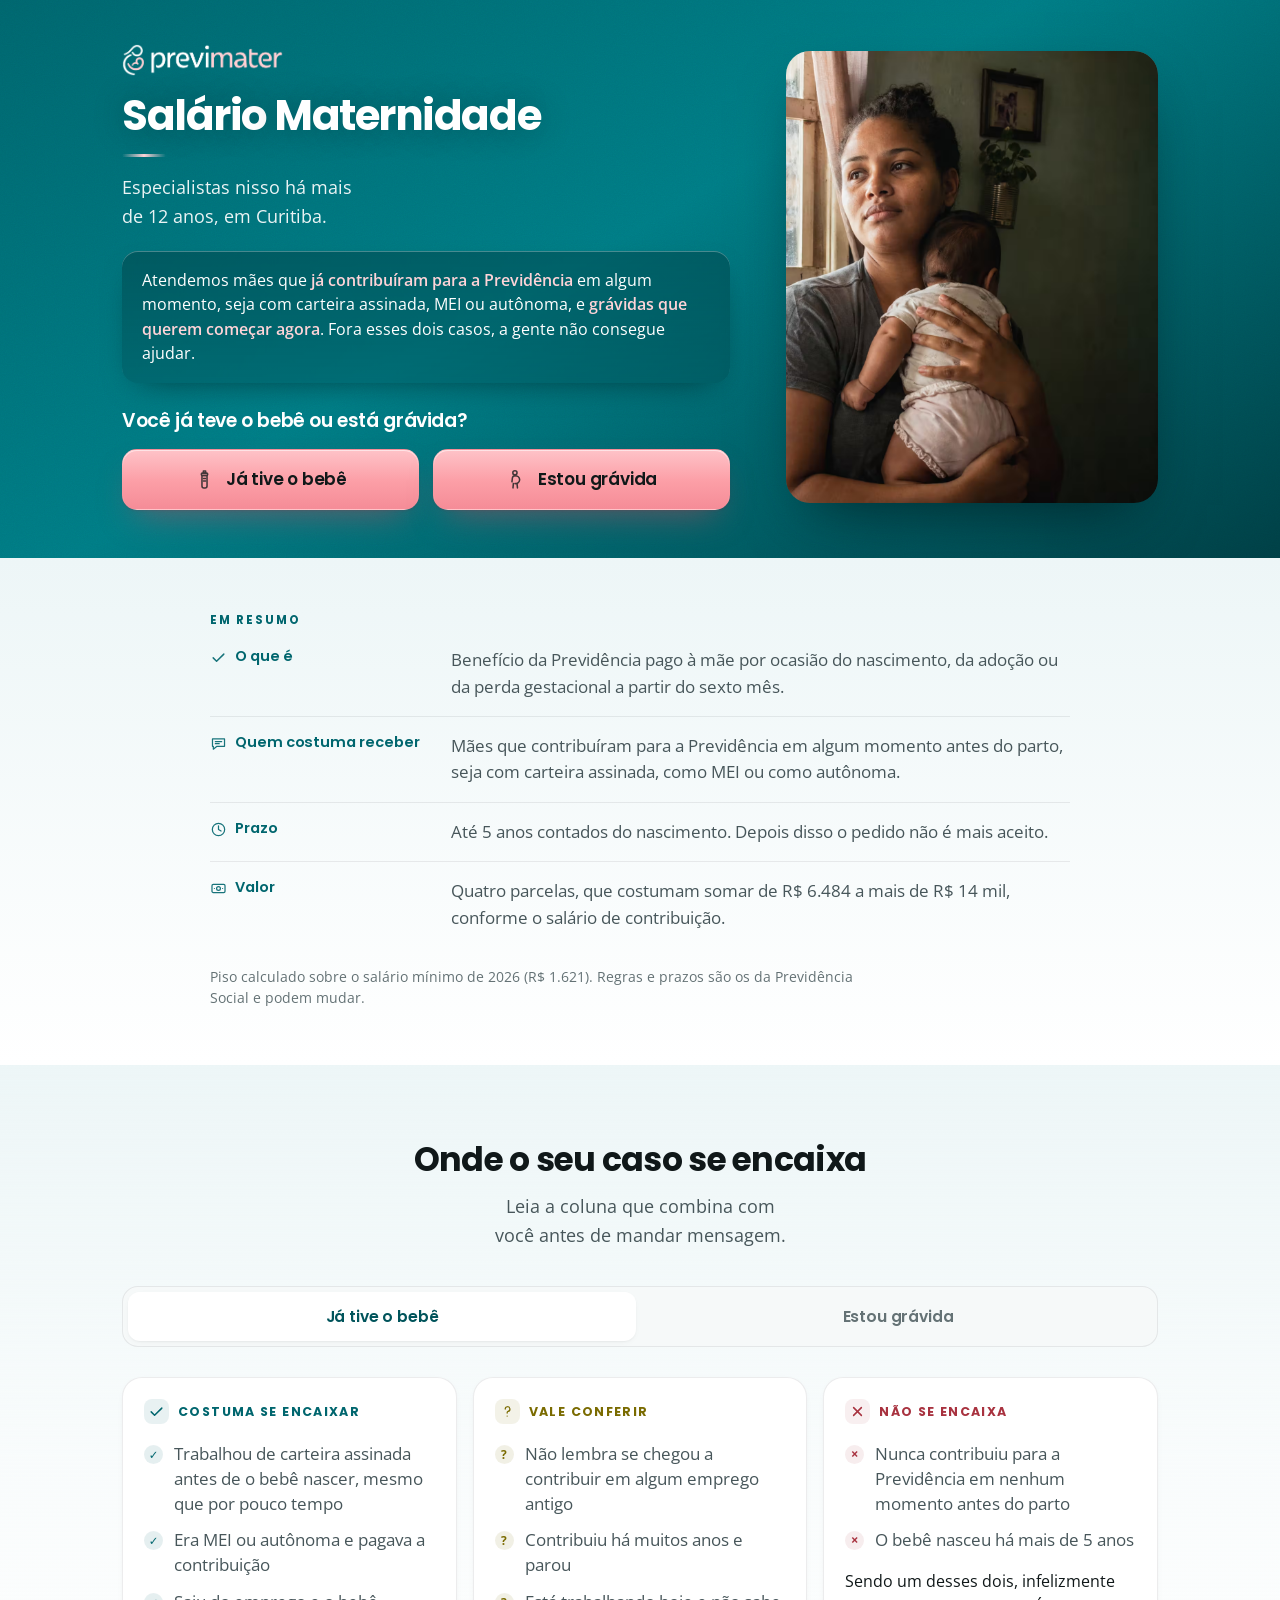
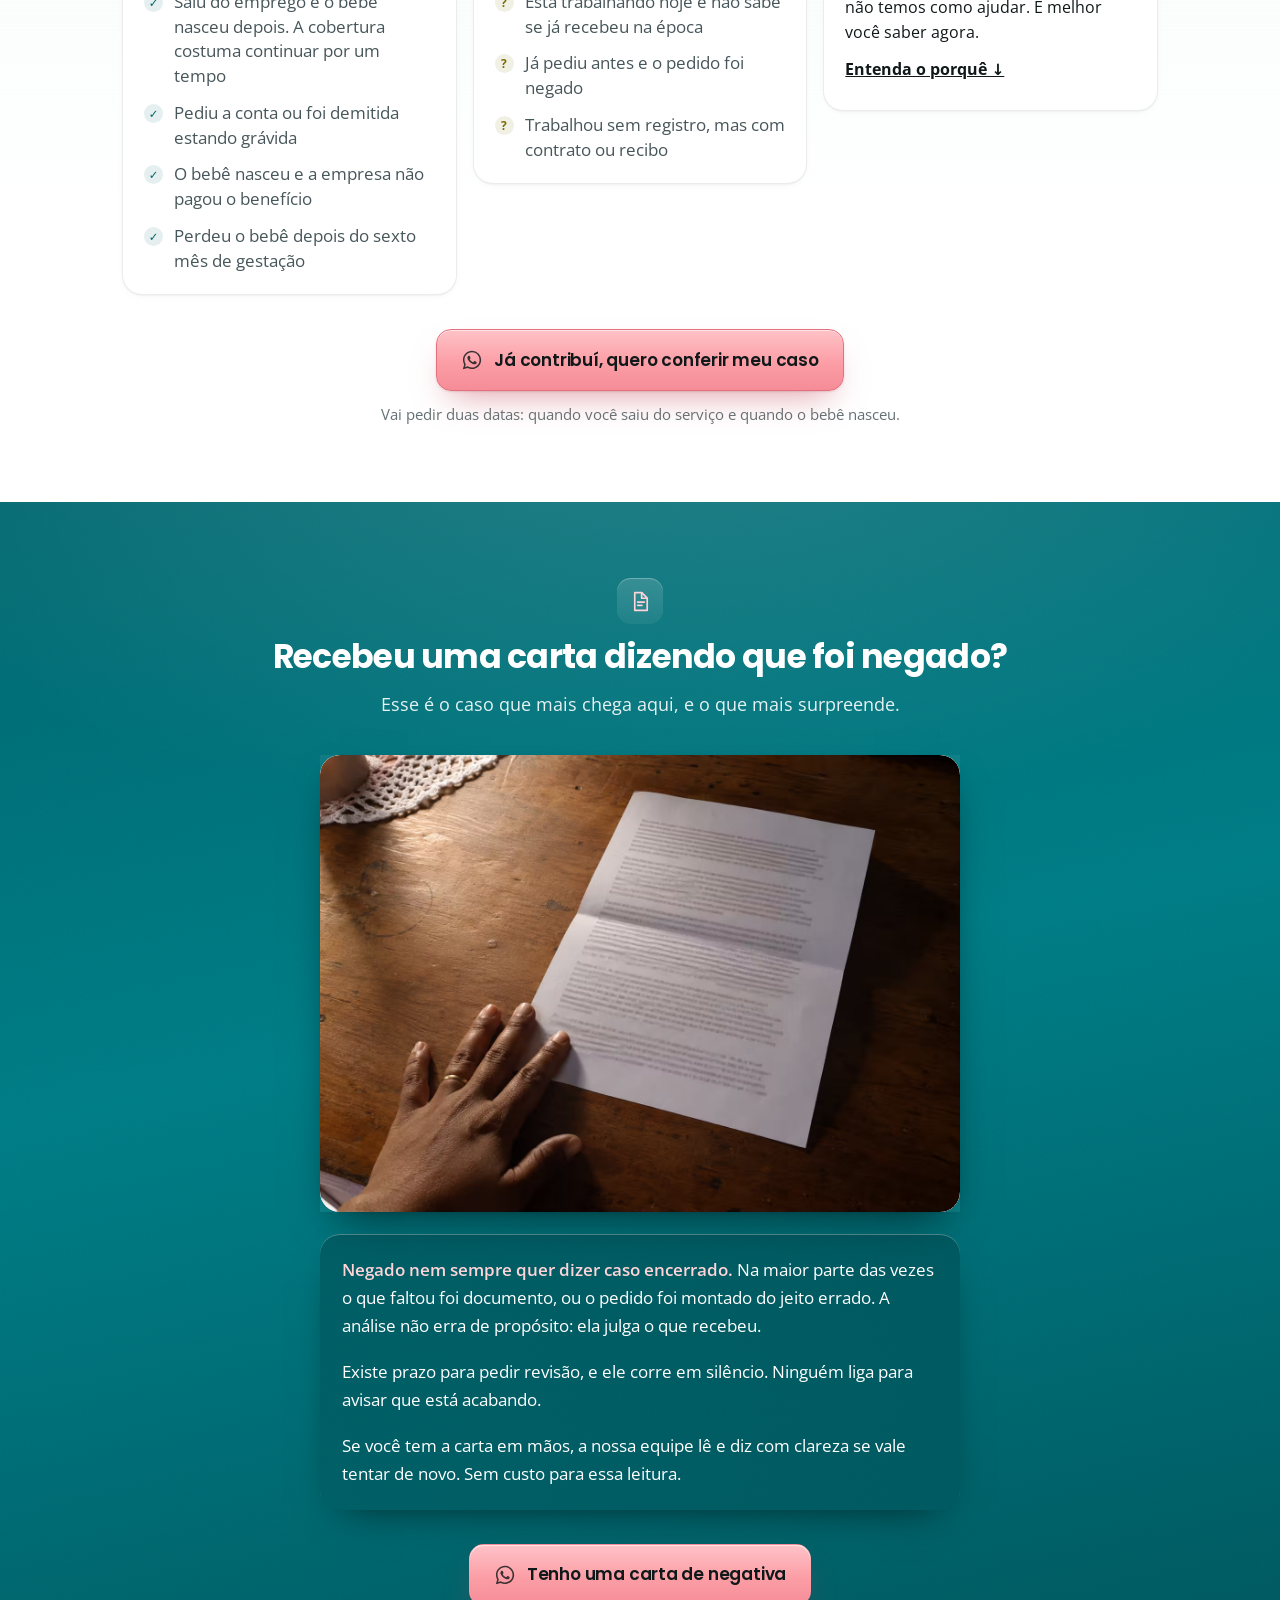
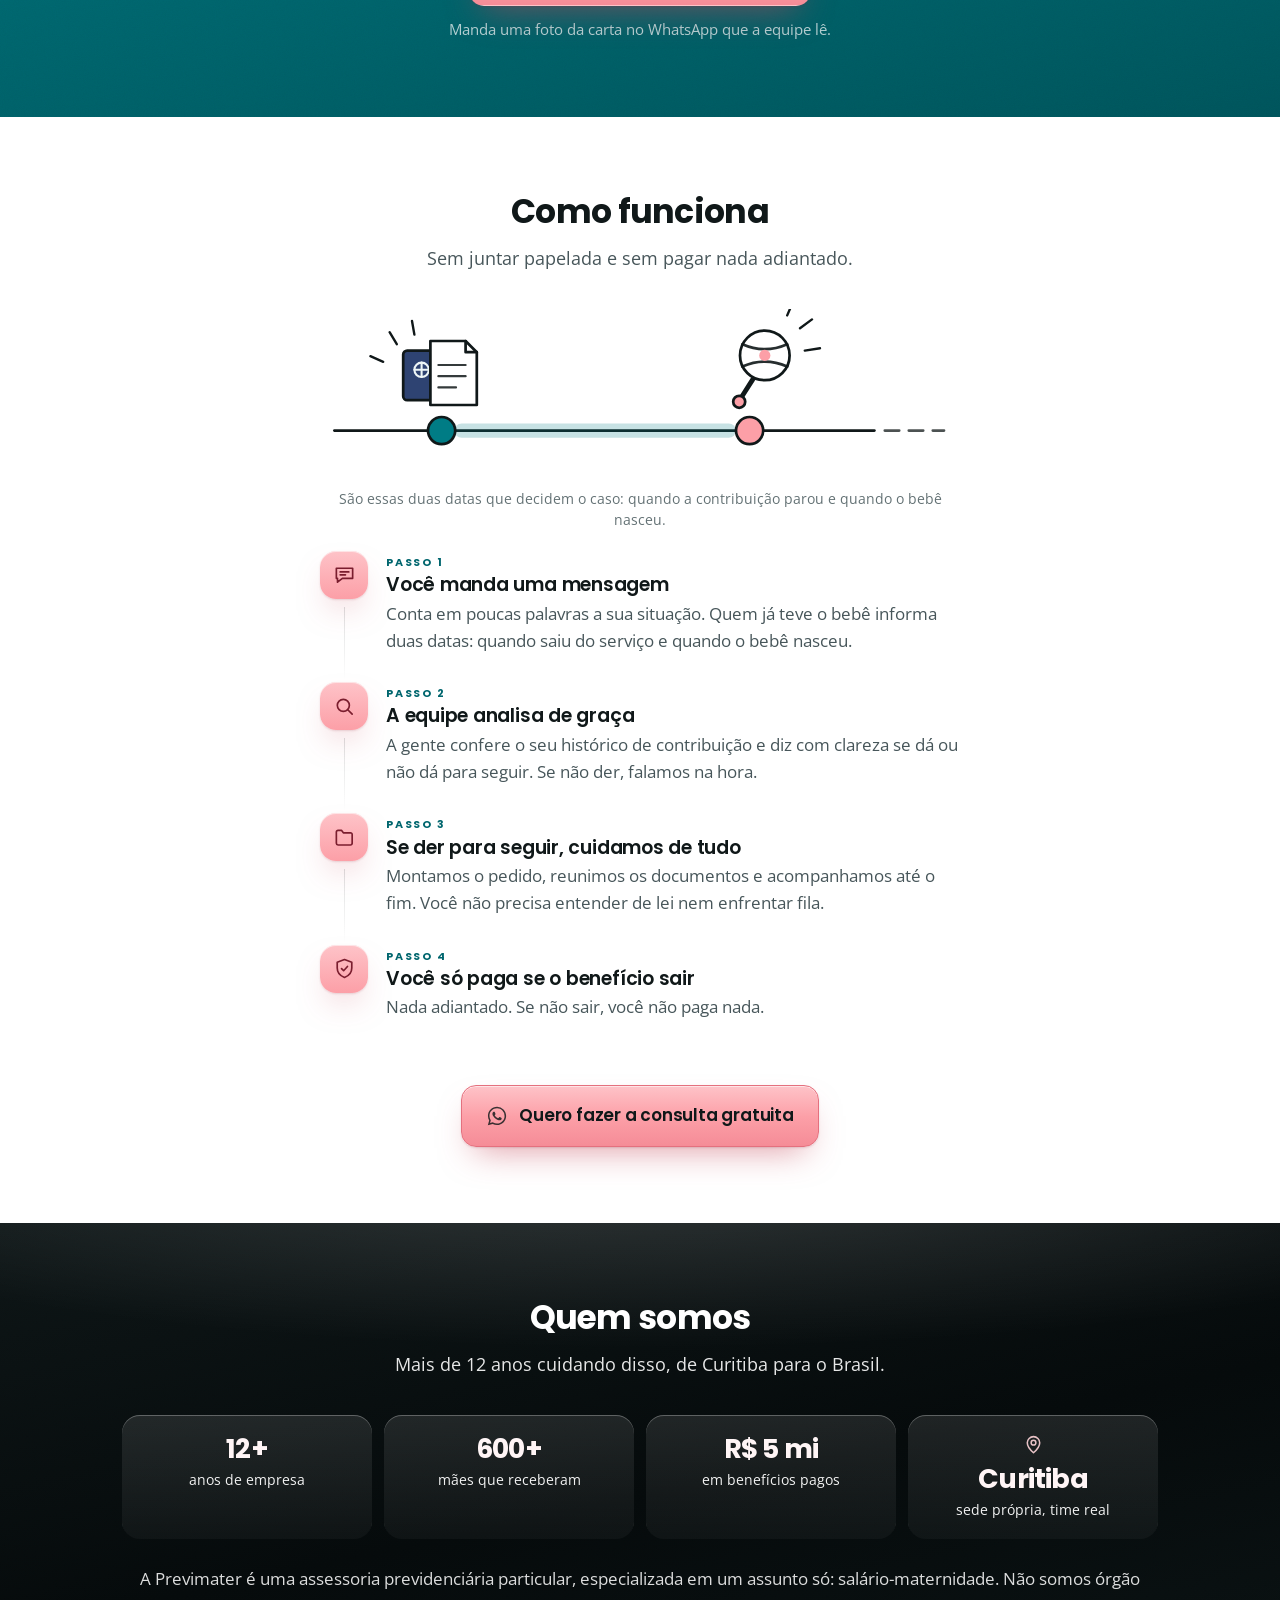
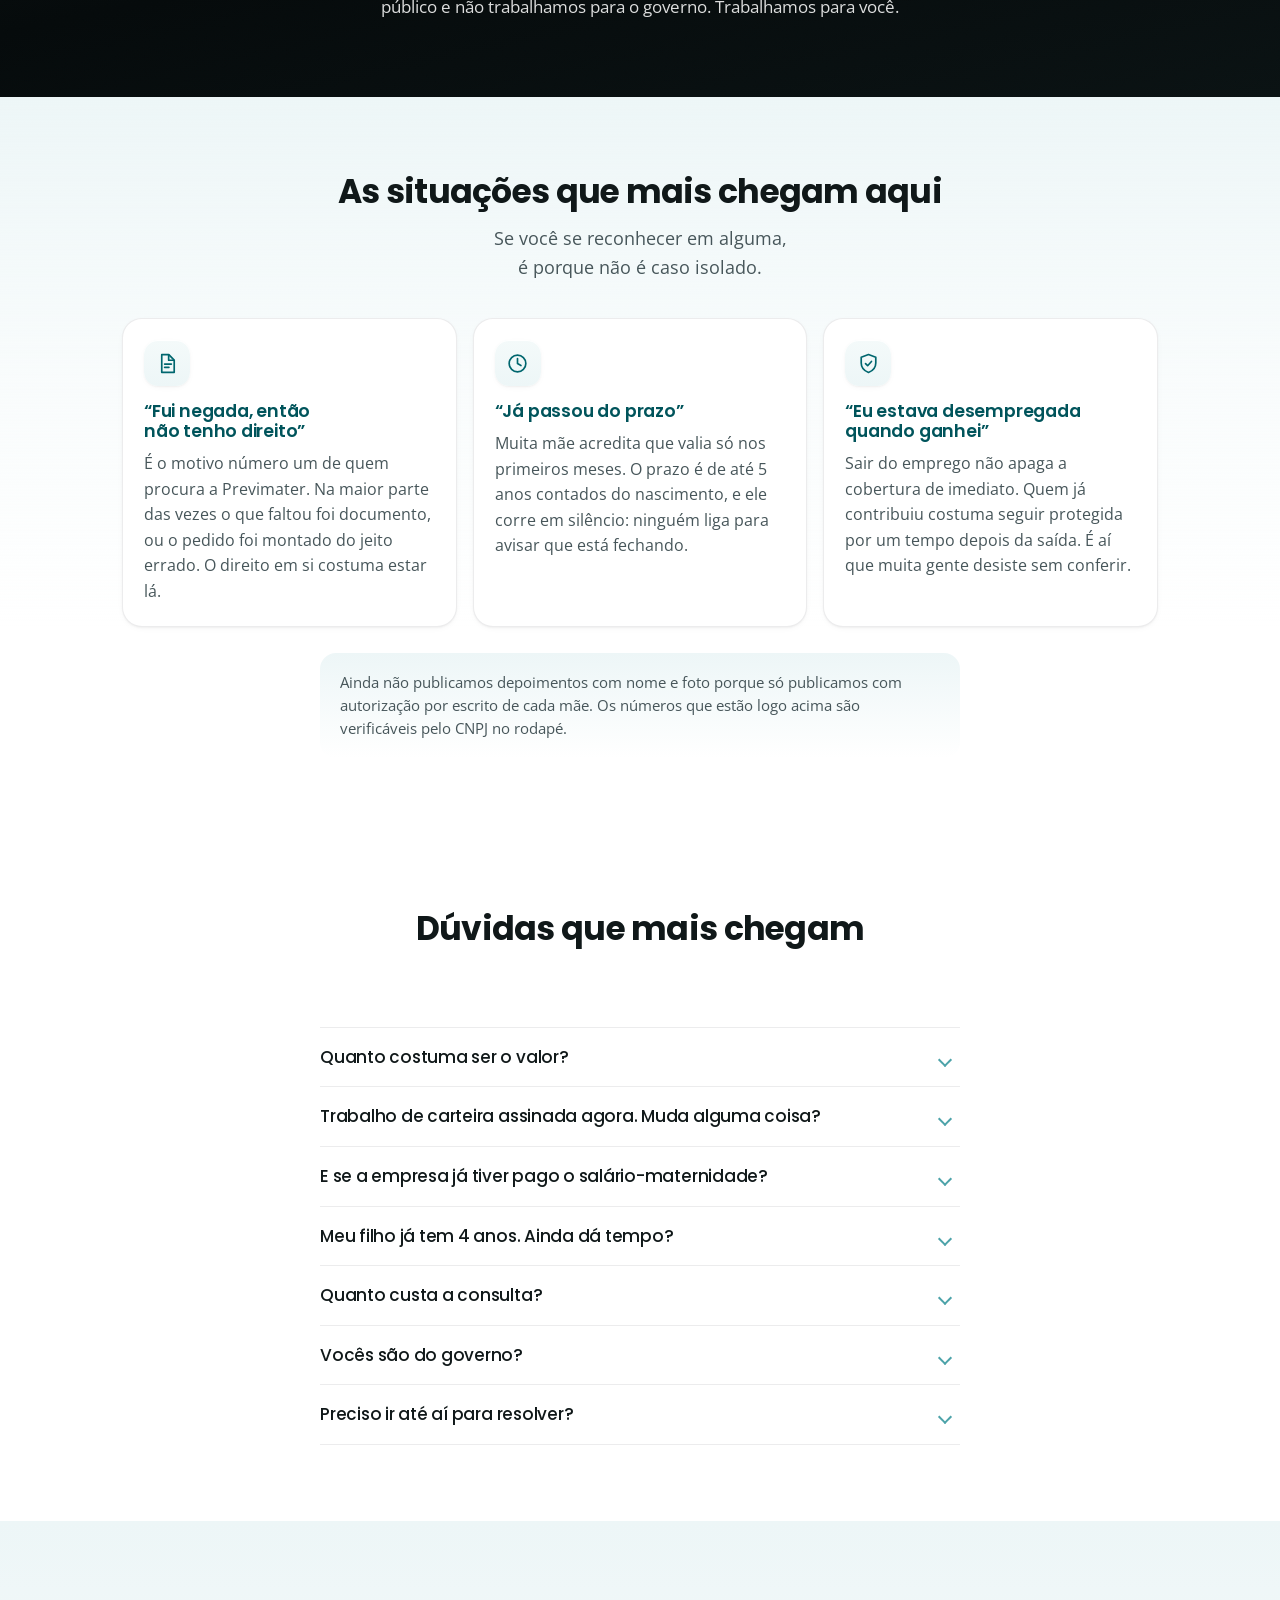
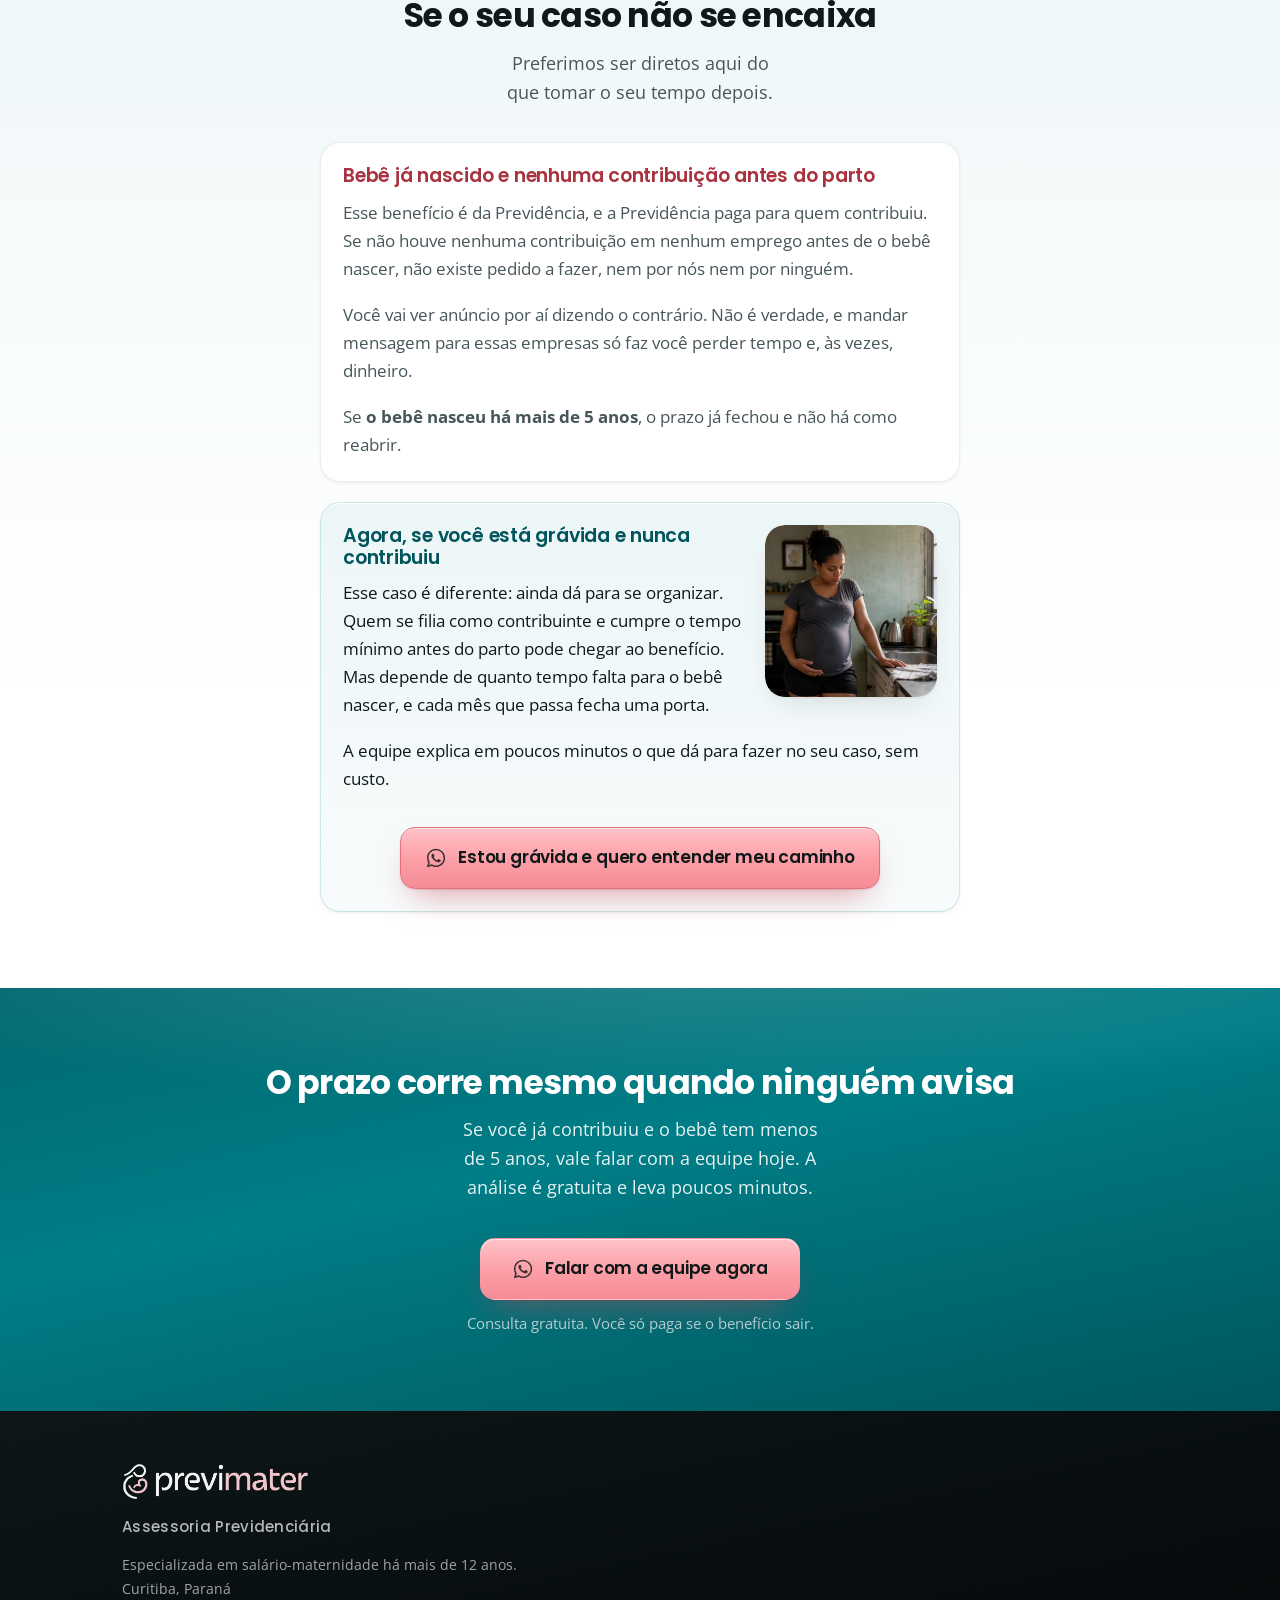
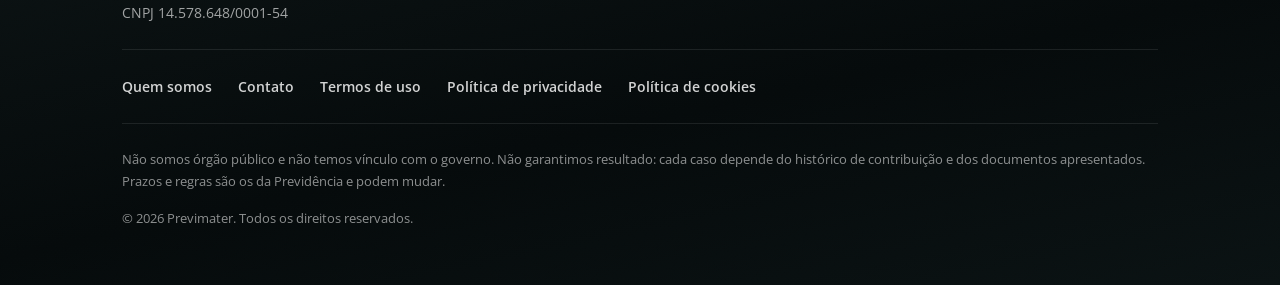
==== commit f3bd0c5d: "feat: a mãe passa a aparecer na página Três fotos no site e nenhuma mulher visível. A mãe com o bebê" ====
--- a/index.html
+++ b/index.html
@@ -399,6 +399,11 @@
     background:linear-gradient(180deg,var(--teal-050),rgba(237,246,247,.4));
     border:1px solid rgba(0,124,133,.16);box-shadow:var(--elev-1),inset 0 1px 0 #fff}
   .caminho h3{color:var(--teal-800);margin:0 0 10px}
+  .caminho-foto{max-width:150px;margin:0 0 16px}
+  @media (min-width:620px){
+    .caminho-foto{float:right;max-width:172px;margin:0 0 14px 22px;
+      shape-outside:inset(0 round 20px)}
+  }
 
   /* ================= BARRA ================= */
   .barra{position:fixed;left:0;right:0;bottom:0;z-index:60;
@@ -472,17 +477,25 @@
      baixa o mesmo recorte vira uma faixa com um rosto gigante. A correção é
      dar altura ao hero, não espalhar o conteúdo. */
   @media (min-width:900px){
-    .hero{min-height:0;display:block;padding:34px 0 40px}
-    .hero > .wrap{width:100%}
-    .hero-fundo img{object-position:50% 16%}
-    .marca{height:30px;margin:0 auto 14px}
-    .marca-vaga{width:152px;height:30px;margin:0 auto 14px}
-    .hero h1{margin-bottom:10px}
-    .hero .risco{width:44px;margin-bottom:14px}
-    .hero-sub{font-size:17.5px;max-width:50ch;margin-bottom:20px}
-    .escopo{max-width:680px;margin-inline:auto;margin-bottom:22px;font-size:15.5px;padding:16px 20px}
+    /* A foto deixa de ser textura sob o texto e vira coluna própria.
+       Sem véu por cima dela, a mãe finalmente aparece: numa página que
+       fala com mãe, ver uma é metade do argumento. */
+    .hero{min-height:0;display:block;padding:44px 0 48px}
+    .hero > .wrap{width:100%;display:grid;grid-template-columns:1fr 372px;
+      gap:56px;align-items:center;text-align:left}
+    .hero-texto{min-width:0}
+    .hero-fundo{position:static;inset:auto;order:2;height:452px;
+      border-radius:24px;overflow:hidden;
+      box-shadow:0 26px 60px -24px rgba(0,20,22,.72),inset 0 1px 0 rgba(255,255,255,.28)}
+    .hero-fundo img{filter:none;object-position:50% 22%}
+    .hero::after{background:linear-gradient(150deg,var(--teal-700) 0%,var(--teal) 46%,var(--teal-900) 100%)}
+    .marca{height:32px;margin:0 0 16px}
+    .marca-vaga{width:162px;height:32px;margin:0 0 16px}
+    .hero .risco{width:44px;margin:0 0 16px}
+    .hero-sub{font-size:17.5px;max-width:34ch;margin-inline:0;margin-bottom:20px}
+    .escopo{max-width:none;margin-inline:0;margin-bottom:22px;font-size:15.5px;padding:17px 20px}
     .garfo p{font-size:19px;margin-bottom:13px}
-    .garfo-btns{max-width:680px;margin-inline:auto;gap:14px}
+    .garfo-btns{max-width:none;margin-inline:0;gap:14px}
     section{padding:76px 0}
     .resumo{padding:56px 0}
     .sub{margin-bottom:36px;font-size:17.5px}
@@ -647,14 +660,15 @@
 
 <!-- ============ HERO ============ -->
 <header class="hero">
-  <div class="hero-fundo" aria-hidden="true">
+  <div class="wrap">
+    <div class="hero-fundo">
     <picture>
       <source type="image/avif" srcset="/imagens/hero-mobile.avif">
-      <img src="/imagens/hero-mobile.jpg" alt="" width="1080" height="1600"
+      <img src="/imagens/hero-mobile.jpg" alt="Mãe segurando o bebê no colo, em casa" width="1080" height="1600"
            fetchpriority="high" decoding="async" data-figura>
     </picture>
   </div>
-  <div class="wrap">
+    <div class="hero-texto">
     <div class="marca-vaga" id="marca-vaga" aria-hidden="true"></div>
     <img class="marca" src="/imagens/logo-branco.png" alt="Previmater" width="232" height="46" decoding="async"
          style="display:none"
@@ -676,6 +690,7 @@
         <button class="btn" data-garfo="bebe"><svg class="ico" aria-hidden="true"><use href="#i-mamadeira"></use></svg><span>Já tive o bebê</span></button>
         <button class="btn" data-garfo="gravida"><svg class="ico" aria-hidden="true"><use href="#i-gestante"></use></svg><span>Estou grávida</span></button>
       </div>
+    </div>
     </div>
   </div>
 </header>
@@ -1029,6 +1044,13 @@
     </div>
 
     <div class="caminho">
+        <figure class="figura caminho-foto" data-proporcao="1-1">
+          <picture>
+            <source type="image/avif" srcset="/imagens/gestante.avif">
+            <img src="/imagens/gestante.jpg" alt="Gestante em casa, apoiada na bancada da cozinha"
+                 width="1200" height="1200" loading="lazy" decoding="async" data-figura>
+          </picture>
+        </figure>
       <h3>Agora, se você está grávida e nunca contribuiu</h3>
       <p>Esse caso é diferente: ainda dá para se organizar. Quem se filia como contribuinte e cumpre o tempo mínimo antes do parto pode chegar ao benefício. Mas depende de quanto tempo falta para o bebê nascer, e cada mês que passa fecha uma porta.</p>
       <p>A equipe explica em poucos minutos o que dá para fazer no seu caso, sem custo.</p>
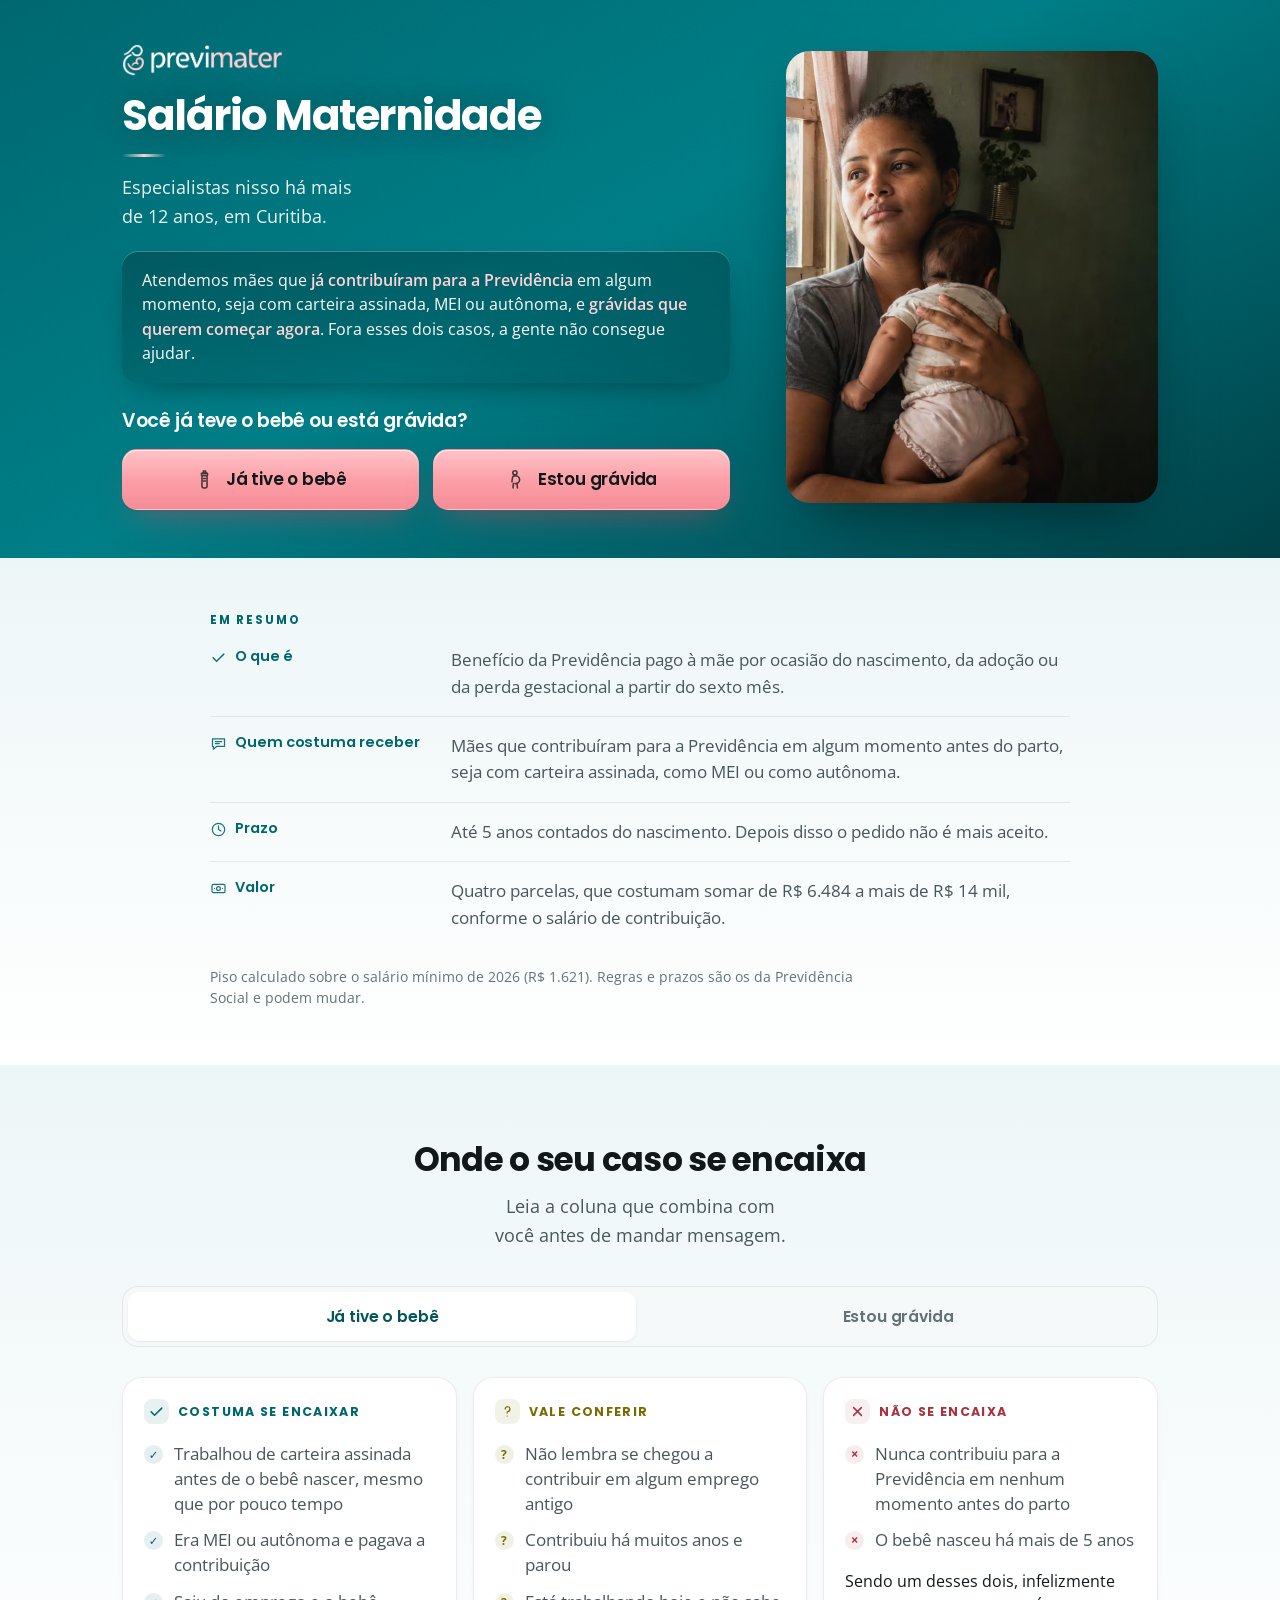
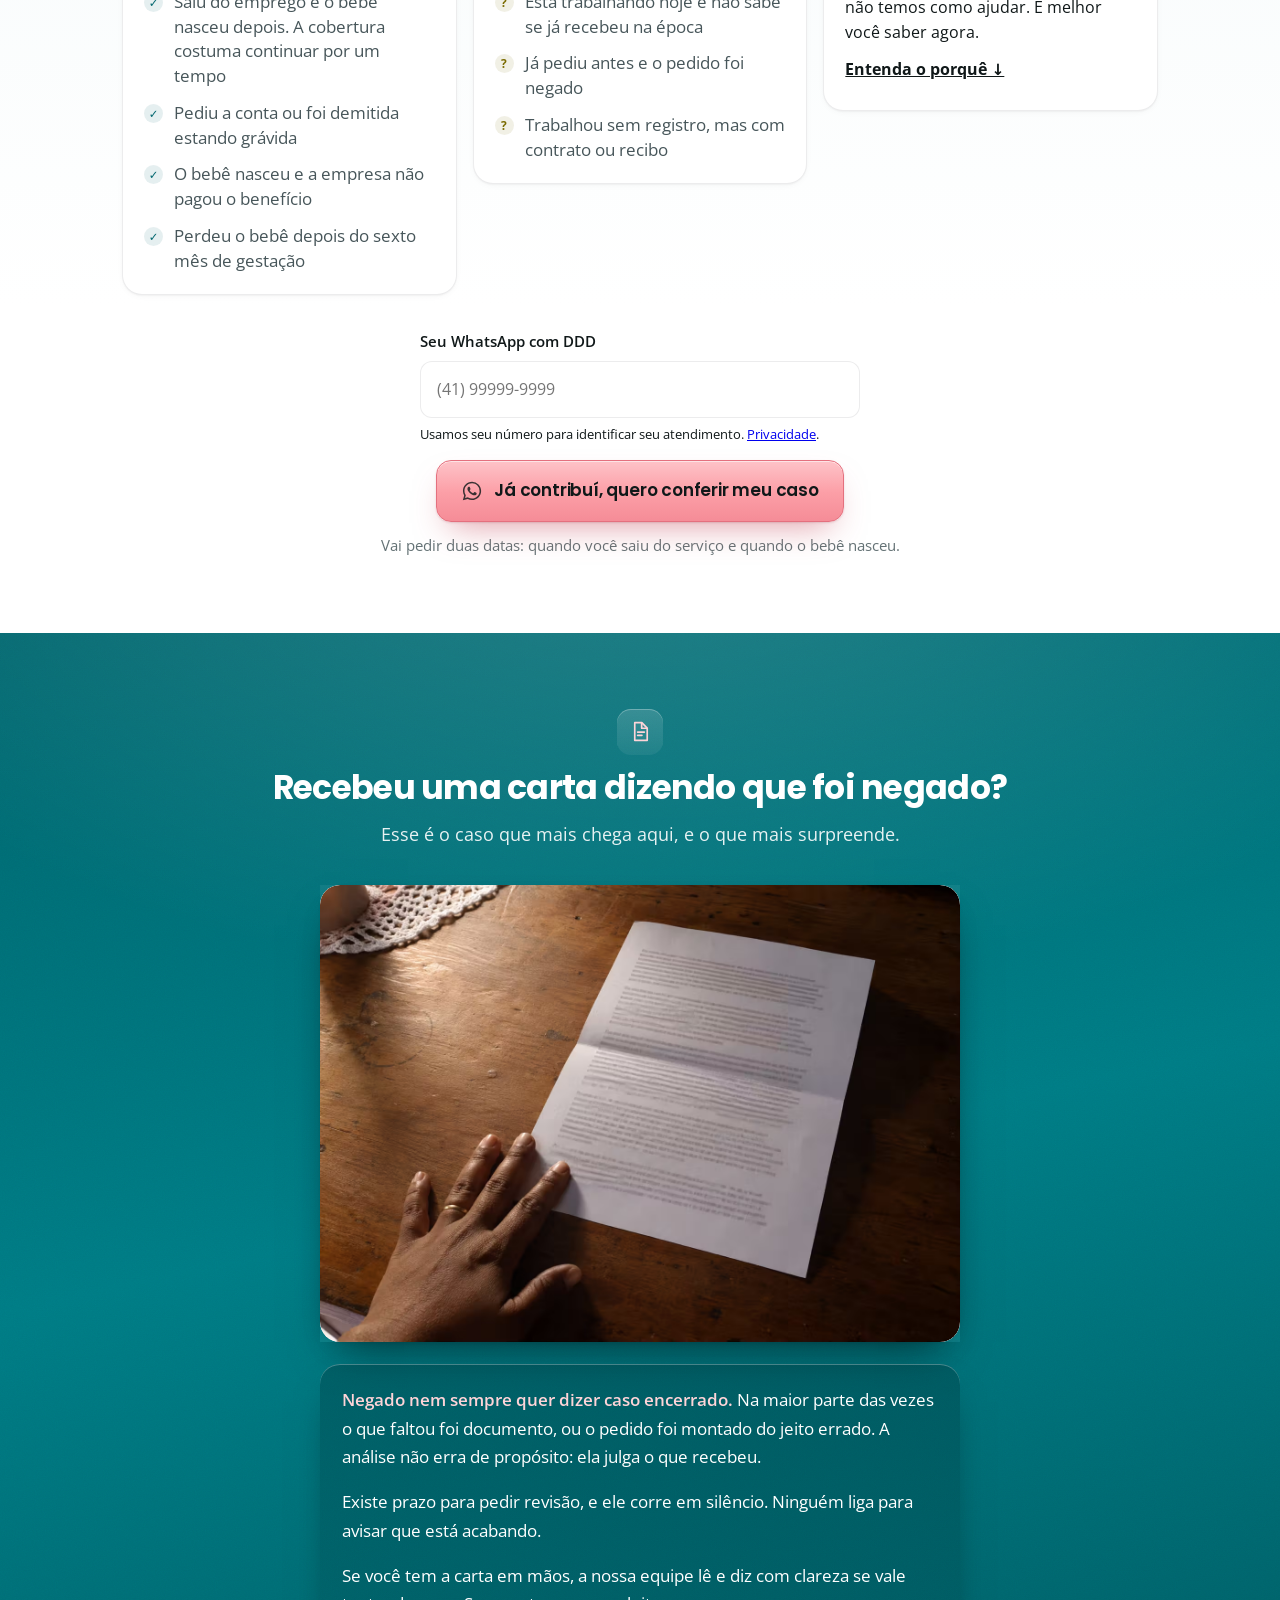
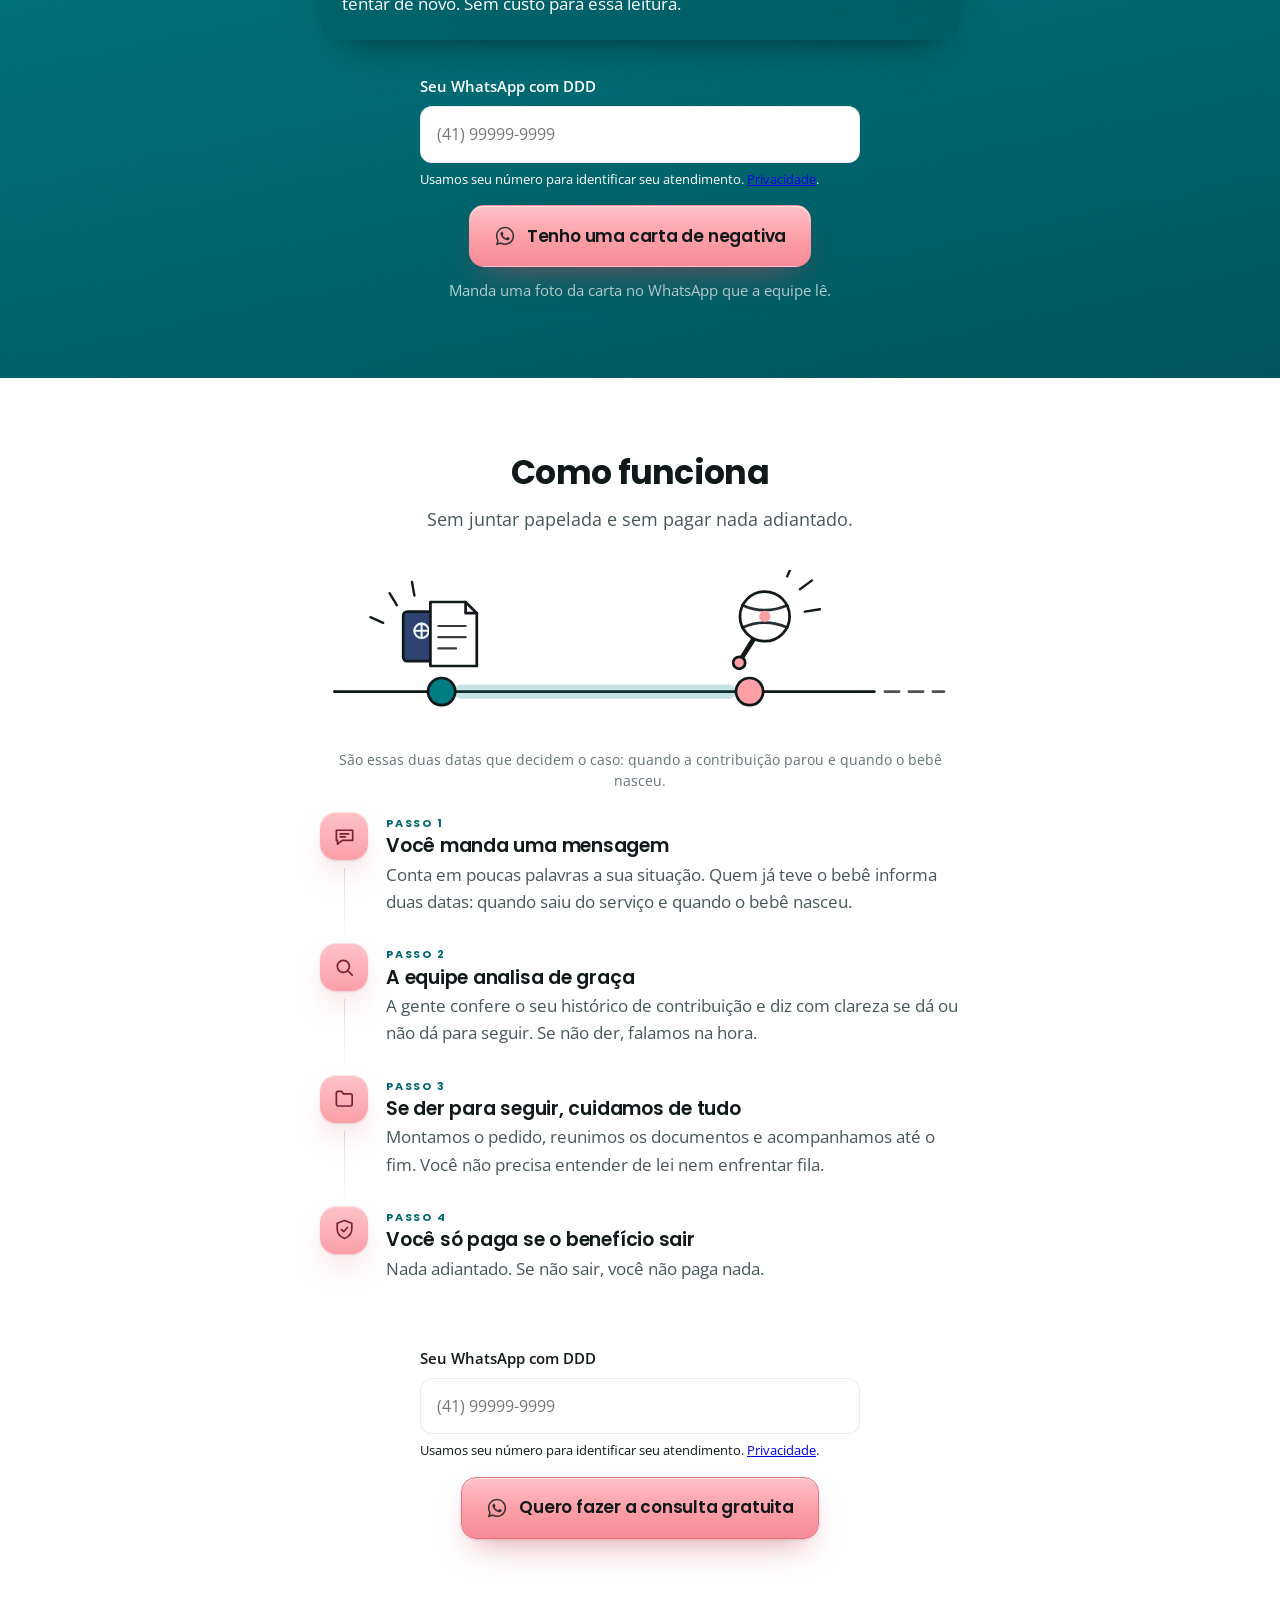
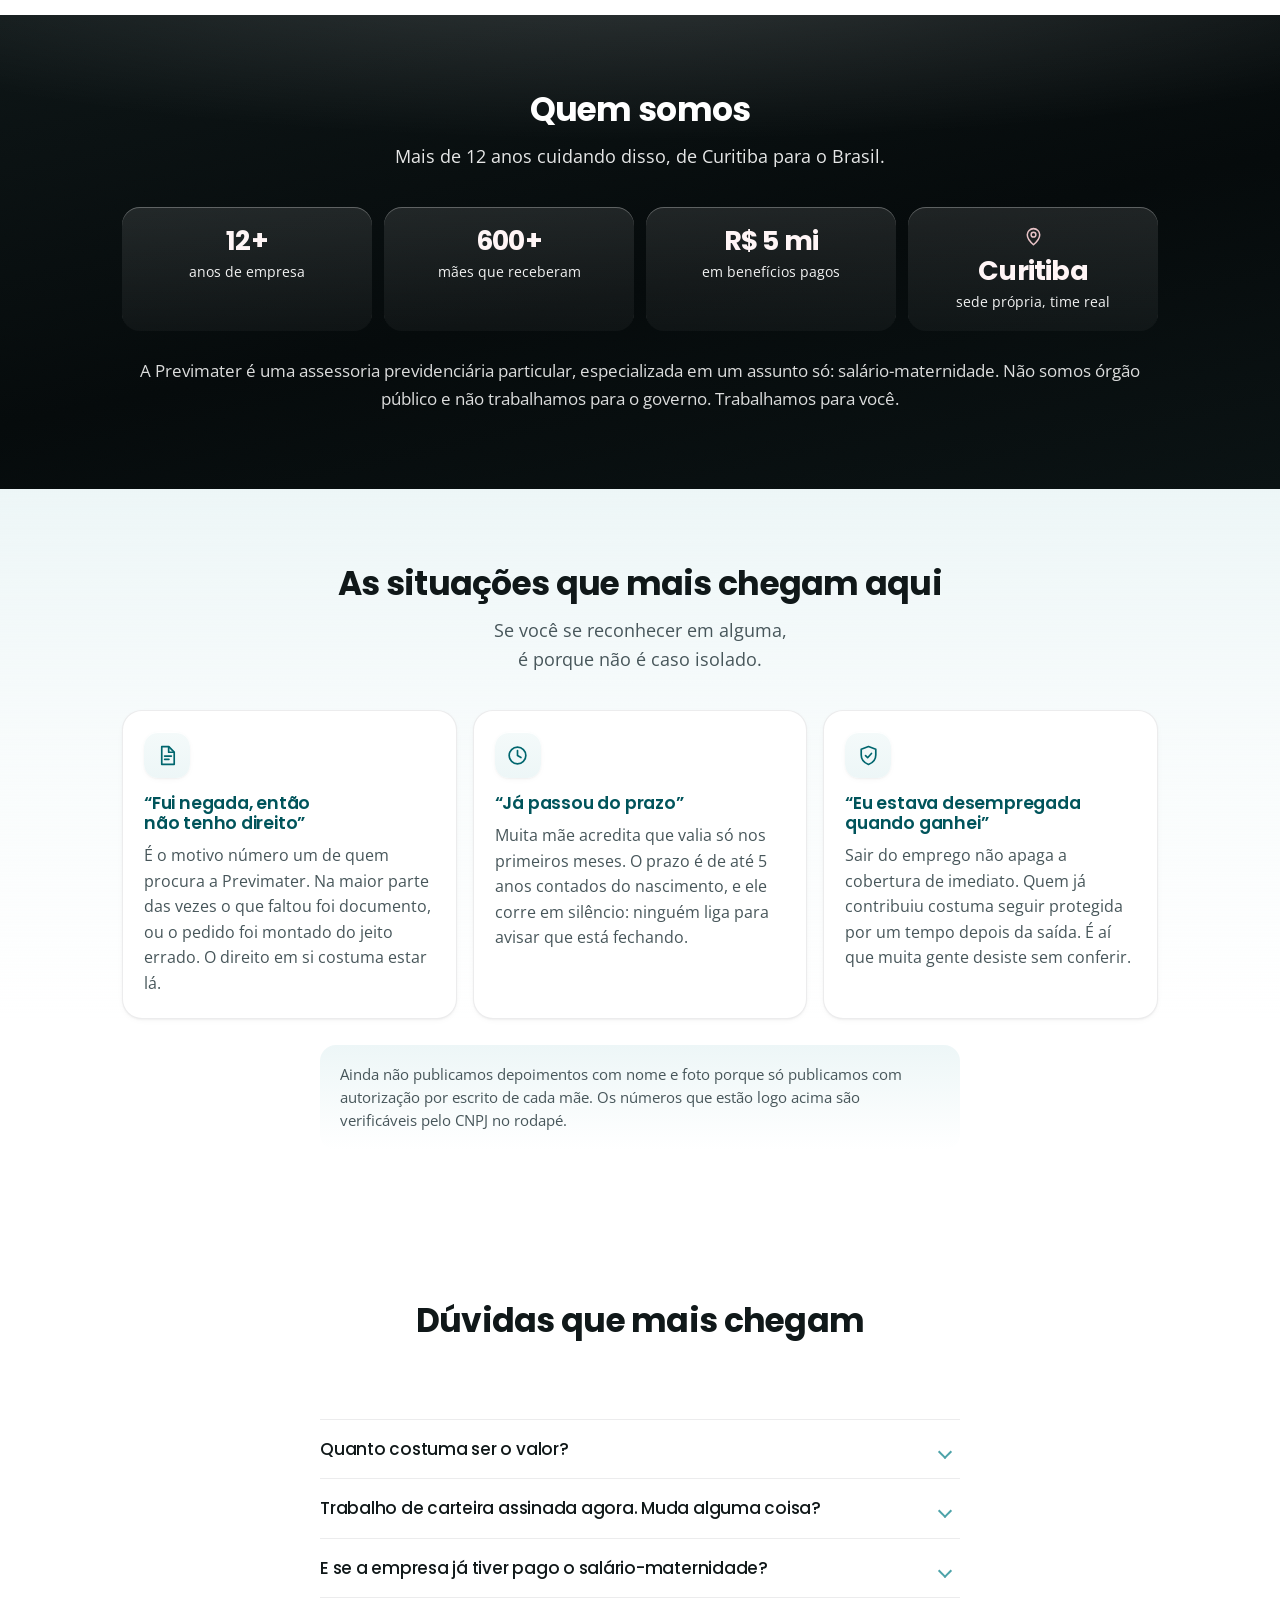
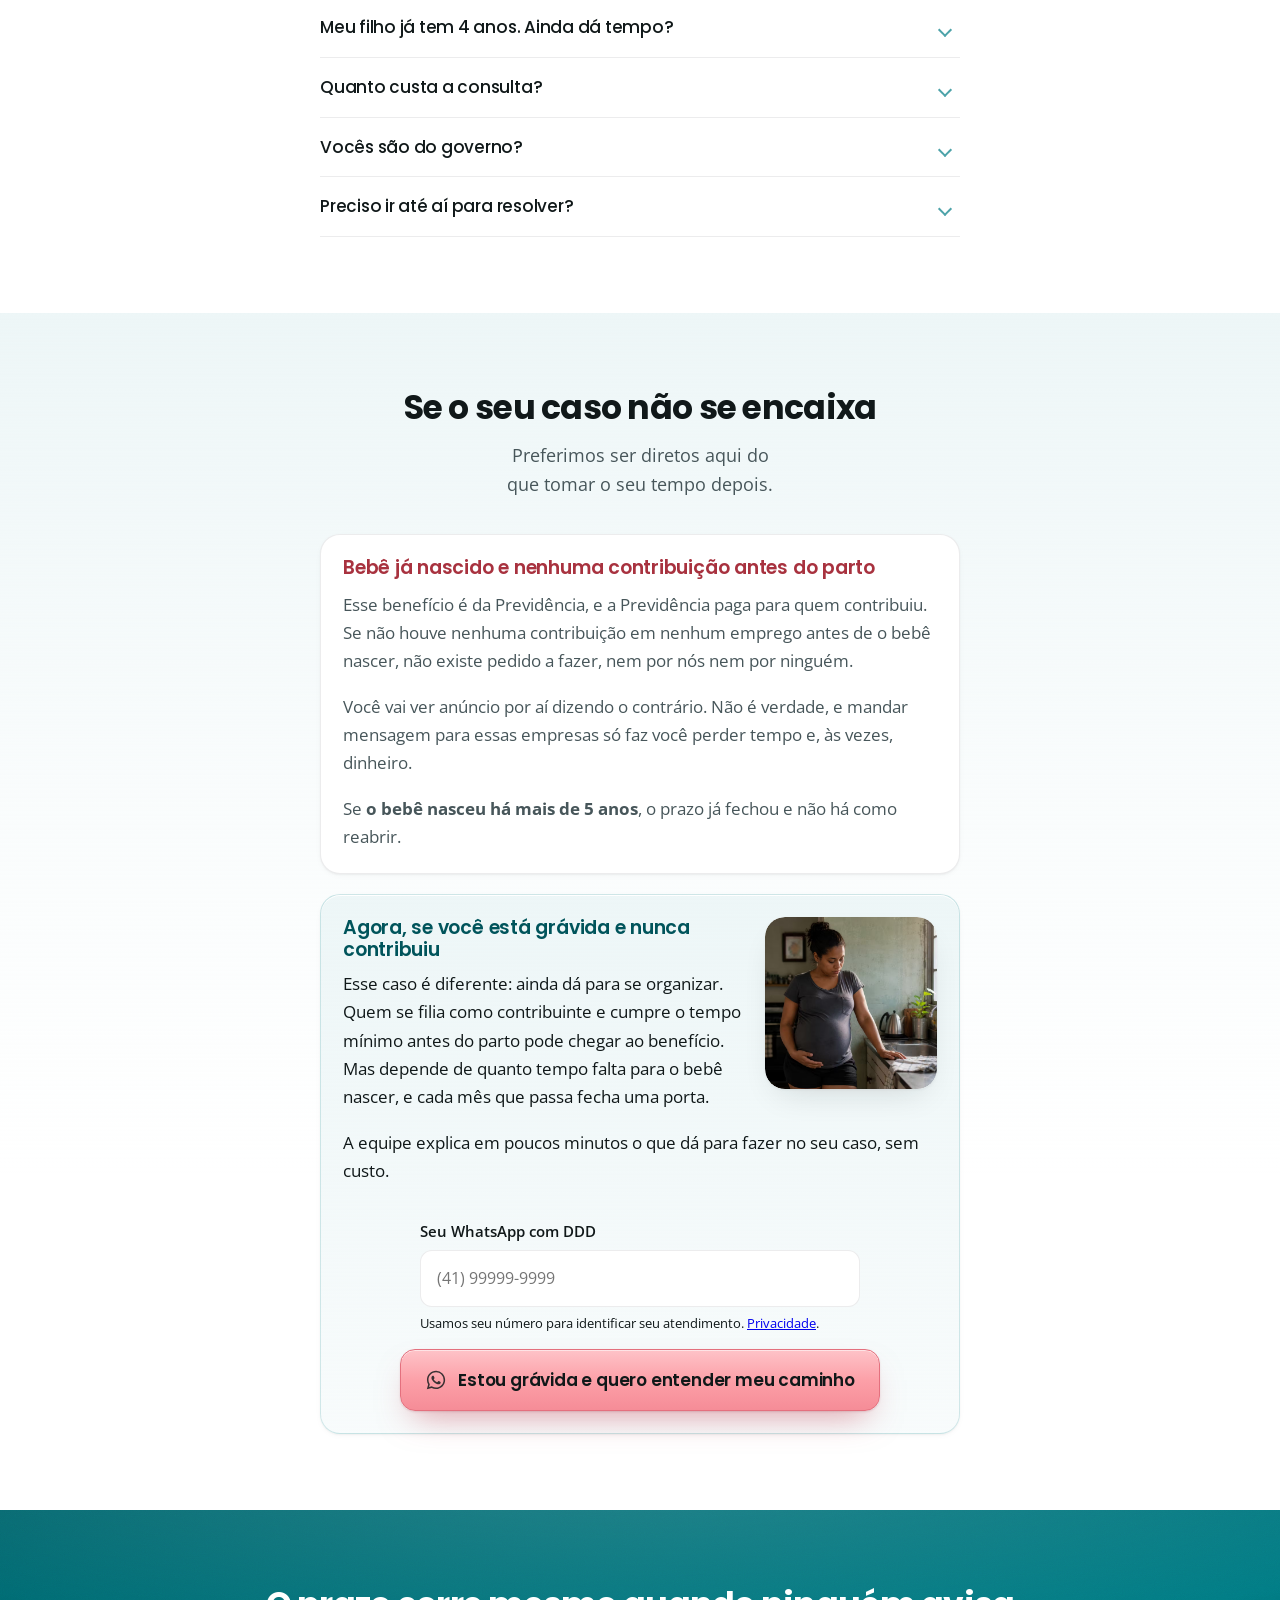
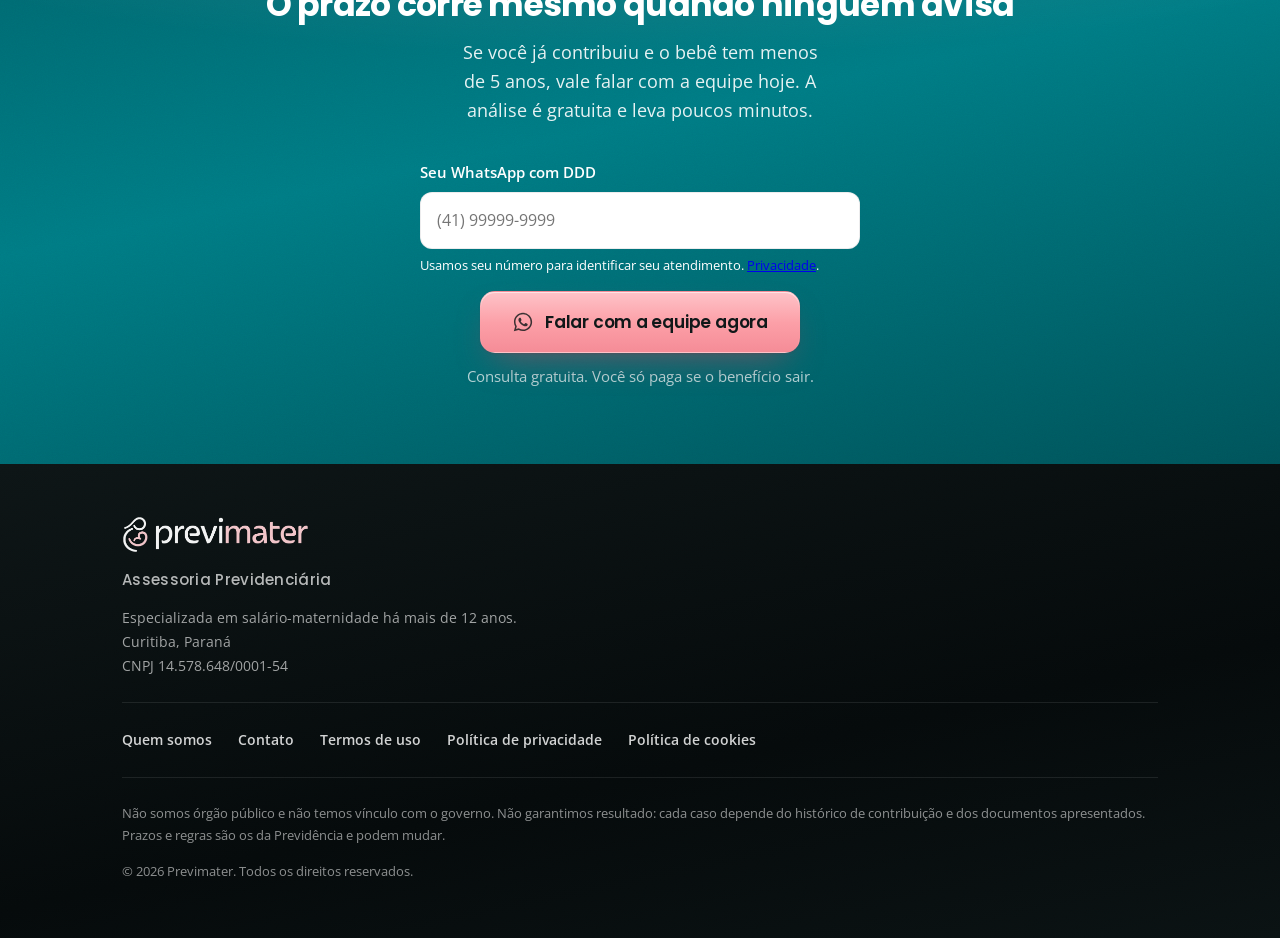
==== commit 410b7a12: "Add LP attribution for CRM conversation tracking" ====
--- a/index.html
+++ b/index.html
@@ -155,6 +155,19 @@
   .btn svg{flex:none;width:22px;height:22px;fill:currentColor;opacity:.82}
   .btn-nota{margin:13px 0 0;font-size:14.5px;color:var(--tinta-45);text-align:center;line-height:1.5}
   .btn-bloco{margin:24px 0 0}
+  /* Campo de atribuição: aparece somente na variante com telefone. */
+  .pm-so-telefone{display:none;width:100%;max-width:440px;margin:0 auto 16px;text-align:left}
+  [data-pm-variante="telefone"] .pm-so-telefone{display:block}
+  .pm-so-telefone label{display:block;font-weight:600;font-size:15px;margin-bottom:7px}
+  .pm-so-telefone input{display:block;width:100%;padding:14px 16px;border:1px solid var(--linha);
+    border-radius:12px;background:#fff;color:var(--tinta);font:inherit;font-size:16px}
+  .pm-so-telefone input:focus{outline:2px solid var(--rosa);outline-offset:2px}
+  .pm-so-telefone input[aria-invalid="true"]{border-color:#B93144}
+  .pm-so-telefone small{display:block;margin-top:7px;font-size:13px;line-height:1.5}
+  .pm-so-telefone [data-pm-erro]{color:#B93144;font-weight:600}
+  .pm-so-telefone [hidden]{display:none}
+  .escuro .pm-so-telefone [data-pm-erro],.preta .pm-so-telefone [data-pm-erro]{color:#FFD3D8}
+
   .escuro .btn-nota,.preta .btn-nota{color:rgba(255,255,255,.7)}
 
   /* ================= SUPERFÍCIES ================= */
@@ -623,7 +636,18 @@
  ]
 }
 </script>
+<!-- Google Tag Manager -->
+<script>(function(w,d,s,l,i){w[l]=w[l]||[];w[l].push({'gtm.start':
+new Date().getTime(),event:'gtm.js'});var f=d.getElementsByTagName(s)[0],
+j=d.createElement(s),dl=l!='dataLayer'?'&l='+l:'';j.async=true;j.src=
+'https://www.googletagmanager.com/gtm.js?id='+i+dl;f.parentNode.insertBefore(j,f);
+})(window,document,'script','dataLayer','GTM-W27ZXLDJ');</script>
+<!-- End Google Tag Manager -->
 </head>
+<!-- Google Tag Manager (noscript) -->
+<noscript><iframe src="https://www.googletagmanager.com/ns.html?id=GTM-W27ZXLDJ"
+height="0" width="0" style="display:none;visibility:hidden"></iframe></noscript>
+<!-- End Google Tag Manager (noscript) -->
 <body data-caso="bebe">
 
 <!-- Família de ícones. Traço 1.75 na malha 24, pontas e junções redondas,
@@ -762,6 +786,13 @@
       </div>
 
       <div class="btn-bloco">
+        <div class="pm-so-telefone">
+          <label for="pm-telefone-1">Seu WhatsApp com DDD</label>
+          <input id="pm-telefone-1" name="telefone" data-pm-telefone type="tel" inputmode="tel"
+                 autocomplete="tel" placeholder="(41) 99999-9999" aria-describedby="pm-telefone-1-nota pm-telefone-1-erro">
+          <small id="pm-telefone-1-erro" data-pm-erro hidden>Digite seu WhatsApp com DDD para continuar.</small>
+          <small id="pm-telefone-1-nota">Usamos seu número para identificar seu atendimento. <a href="/privacidade">Privacidade</a>.</small>
+        </div>
         <a class="btn" href="#" data-whats data-codigo="LP" data-origem="casos-bebe">
           <svg viewBox="0 0 24 24" aria-hidden="true"><path d="M12.04 2C6.58 2 2.13 6.45 2.13 11.91c0 1.75.46 3.45 1.32 4.95L2 22l5.25-1.38a9.9 9.9 0 0 0 4.79 1.22h.01c5.46 0 9.91-4.45 9.91-9.91 0-2.65-1.03-5.14-2.9-7.01A9.82 9.82 0 0 0 12.04 2Zm0 18.15h-.01a8.2 8.2 0 0 1-4.19-1.15l-.3-.18-3.12.82.83-3.04-.2-.31a8.19 8.19 0 0 1-1.26-4.38c0-4.54 3.7-8.24 8.25-8.24 2.2 0 4.27.86 5.83 2.42a8.18 8.18 0 0 1 2.41 5.83c0 4.54-3.7 8.23-8.24 8.23Zm4.52-6.16c-.25-.12-1.47-.72-1.69-.81-.23-.08-.39-.12-.56.13-.16.24-.64.8-.78.97-.15.16-.29.18-.54.06-.25-.13-1.05-.39-1.99-1.23-.74-.66-1.23-1.47-1.38-1.72-.14-.25-.01-.38.11-.5.11-.11.25-.29.37-.44.13-.15.17-.25.25-.42.09-.16.04-.31-.02-.43-.06-.13-.56-1.35-.77-1.84-.2-.49-.4-.42-.55-.43-.14 0-.31-.01-.47-.01-.16 0-.43.06-.66.31-.22.25-.86.85-.86 2.06s.89 2.39 1.01 2.56c.12.16 1.74 2.66 4.22 3.73.59.25 1.05.4 1.41.52.59.19 1.13.16 1.56.1.48-.07 1.47-.6 1.68-1.18.21-.58.21-1.08.14-1.18-.06-.11-.22-.17-.47-.29Z"/></svg>
           <span class="rotulo">Já contribuí, quero conferir meu caso</span>
@@ -812,6 +843,13 @@
       </div>
 
       <div class="btn-bloco">
+        <div class="pm-so-telefone">
+          <label for="pm-telefone-2">Seu WhatsApp com DDD</label>
+          <input id="pm-telefone-2" name="telefone" data-pm-telefone type="tel" inputmode="tel"
+                 autocomplete="tel" placeholder="(41) 99999-9999" aria-describedby="pm-telefone-2-nota pm-telefone-2-erro">
+          <small id="pm-telefone-2-erro" data-pm-erro hidden>Digite seu WhatsApp com DDD para continuar.</small>
+          <small id="pm-telefone-2-nota">Usamos seu número para identificar seu atendimento. <a href="/privacidade">Privacidade</a>.</small>
+        </div>
         <a class="btn" href="#" data-whats data-codigo="LPG" data-origem="casos-gravida">
           <svg viewBox="0 0 24 24" aria-hidden="true"><path d="M12.04 2C6.58 2 2.13 6.45 2.13 11.91c0 1.75.46 3.45 1.32 4.95L2 22l5.25-1.38a9.9 9.9 0 0 0 4.79 1.22h.01c5.46 0 9.91-4.45 9.91-9.91 0-2.65-1.03-5.14-2.9-7.01A9.82 9.82 0 0 0 12.04 2Zm0 18.15h-.01a8.2 8.2 0 0 1-4.19-1.15l-.3-.18-3.12.82.83-3.04-.2-.31a8.19 8.19 0 0 1-1.26-4.38c0-4.54 3.7-8.24 8.25-8.24 2.2 0 4.27.86 5.83 2.42a8.18 8.18 0 0 1 2.41 5.83c0 4.54-3.7 8.23-8.24 8.23Zm4.52-6.16c-.25-.12-1.47-.72-1.69-.81-.23-.08-.39-.12-.56.13-.16.24-.64.8-.78.97-.15.16-.29.18-.54.06-.25-.13-1.05-.39-1.99-1.23-.74-.66-1.23-1.47-1.38-1.72-.14-.25-.01-.38.11-.5.11-.11.25-.29.37-.44.13-.15.17-.25.25-.42.09-.16.04-.31-.02-.43-.06-.13-.56-1.35-.77-1.84-.2-.49-.4-.42-.55-.43-.14 0-.31-.01-.47-.01-.16 0-.43.06-.66.31-.22.25-.86.85-.86 2.06s.89 2.39 1.01 2.56c.12.16 1.74 2.66 4.22 3.73.59.25 1.05.4 1.41.52.59.19 1.13.16 1.56.1.48-.07 1.47-.6 1.68-1.18.21-.58.21-1.08.14-1.18-.06-.11-.22-.17-.47-.29Z"/></svg>
           <span class="rotulo">Estou grávida e quero falar com a equipe</span>
@@ -844,6 +882,13 @@
     </div>
 
     <div class="btn-bloco">
+      <div class="pm-so-telefone">
+        <label for="pm-telefone-3">Seu WhatsApp com DDD</label>
+        <input id="pm-telefone-3" name="telefone" data-pm-telefone type="tel" inputmode="tel"
+               autocomplete="tel" placeholder="(41) 99999-9999" aria-describedby="pm-telefone-3-nota pm-telefone-3-erro">
+        <small id="pm-telefone-3-erro" data-pm-erro hidden>Digite seu WhatsApp com DDD para continuar.</small>
+        <small id="pm-telefone-3-nota">Usamos seu número para identificar seu atendimento. <a href="/privacidade">Privacidade</a>.</small>
+      </div>
       <a class="btn" href="#" data-whats data-codigo="LPN" data-origem="negativa">
         <svg viewBox="0 0 24 24" aria-hidden="true"><path d="M12.04 2C6.58 2 2.13 6.45 2.13 11.91c0 1.75.46 3.45 1.32 4.95L2 22l5.25-1.38a9.9 9.9 0 0 0 4.79 1.22h.01c5.46 0 9.91-4.45 9.91-9.91 0-2.65-1.03-5.14-2.9-7.01A9.82 9.82 0 0 0 12.04 2Zm0 18.15h-.01a8.2 8.2 0 0 1-4.19-1.15l-.3-.18-3.12.82.83-3.04-.2-.31a8.19 8.19 0 0 1-1.26-4.38c0-4.54 3.7-8.24 8.25-8.24 2.2 0 4.27.86 5.83 2.42a8.18 8.18 0 0 1 2.41 5.83c0 4.54-3.7 8.23-8.24 8.23Zm4.52-6.16c-.25-.12-1.47-.72-1.69-.81-.23-.08-.39-.12-.56.13-.16.24-.64.8-.78.97-.15.16-.29.18-.54.06-.25-.13-1.05-.39-1.99-1.23-.74-.66-1.23-1.47-1.38-1.72-.14-.25-.01-.38.11-.5.11-.11.25-.29.37-.44.13-.15.17-.25.25-.42.09-.16.04-.31-.02-.43-.06-.13-.56-1.35-.77-1.84-.2-.49-.4-.42-.55-.43-.14 0-.31-.01-.47-.01-.16 0-.43.06-.66.31-.22.25-.86.85-.86 2.06s.89 2.39 1.01 2.56c.12.16 1.74 2.66 4.22 3.73.59.25 1.05.4 1.41.52.59.19 1.13.16 1.56.1.48-.07 1.47-.6 1.68-1.18.21-.58.21-1.08.14-1.18-.06-.11-.22-.17-.47-.29Z"/></svg>
         <span class="rotulo">Tenho uma carta de negativa</span>
@@ -931,6 +976,13 @@
     </ol>
 
     <div class="btn-bloco">
+      <div class="pm-so-telefone">
+        <label for="pm-telefone-4">Seu WhatsApp com DDD</label>
+        <input id="pm-telefone-4" name="telefone" data-pm-telefone type="tel" inputmode="tel"
+               autocomplete="tel" placeholder="(41) 99999-9999" aria-describedby="pm-telefone-4-nota pm-telefone-4-erro">
+        <small id="pm-telefone-4-erro" data-pm-erro hidden>Digite seu WhatsApp com DDD para continuar.</small>
+        <small id="pm-telefone-4-nota">Usamos seu número para identificar seu atendimento. <a href="/privacidade">Privacidade</a>.</small>
+      </div>
       <a class="btn" href="#" data-whats data-codigo="LP" data-origem="como">
         <svg viewBox="0 0 24 24" aria-hidden="true"><path d="M12.04 2C6.58 2 2.13 6.45 2.13 11.91c0 1.75.46 3.45 1.32 4.95L2 22l5.25-1.38a9.9 9.9 0 0 0 4.79 1.22h.01c5.46 0 9.91-4.45 9.91-9.91 0-2.65-1.03-5.14-2.9-7.01A9.82 9.82 0 0 0 12.04 2Zm0 18.15h-.01a8.2 8.2 0 0 1-4.19-1.15l-.3-.18-3.12.82.83-3.04-.2-.31a8.19 8.19 0 0 1-1.26-4.38c0-4.54 3.7-8.24 8.25-8.24 2.2 0 4.27.86 5.83 2.42a8.18 8.18 0 0 1 2.41 5.83c0 4.54-3.7 8.23-8.24 8.23Zm4.52-6.16c-.25-.12-1.47-.72-1.69-.81-.23-.08-.39-.12-.56.13-.16.24-.64.8-.78.97-.15.16-.29.18-.54.06-.25-.13-1.05-.39-1.99-1.23-.74-.66-1.23-1.47-1.38-1.72-.14-.25-.01-.38.11-.5.11-.11.25-.29.37-.44.13-.15.17-.25.25-.42.09-.16.04-.31-.02-.43-.06-.13-.56-1.35-.77-1.84-.2-.49-.4-.42-.55-.43-.14 0-.31-.01-.47-.01-.16 0-.43.06-.66.31-.22.25-.86.85-.86 2.06s.89 2.39 1.01 2.56c.12.16 1.74 2.66 4.22 3.73.59.25 1.05.4 1.41.52.59.19 1.13.16 1.56.1.48-.07 1.47-.6 1.68-1.18.21-.58.21-1.08.14-1.18-.06-.11-.22-.17-.47-.29Z"/></svg>
         <span class="rotulo">Quero fazer a consulta gratuita</span>
@@ -1055,6 +1107,13 @@
       <p>Esse caso é diferente: ainda dá para se organizar. Quem se filia como contribuinte e cumpre o tempo mínimo antes do parto pode chegar ao benefício. Mas depende de quanto tempo falta para o bebê nascer, e cada mês que passa fecha uma porta.</p>
       <p>A equipe explica em poucos minutos o que dá para fazer no seu caso, sem custo.</p>
       <div class="btn-bloco">
+        <div class="pm-so-telefone">
+          <label for="pm-telefone-5">Seu WhatsApp com DDD</label>
+          <input id="pm-telefone-5" name="telefone" data-pm-telefone type="tel" inputmode="tel"
+                 autocomplete="tel" placeholder="(41) 99999-9999" aria-describedby="pm-telefone-5-nota pm-telefone-5-erro">
+          <small id="pm-telefone-5-erro" data-pm-erro hidden>Digite seu WhatsApp com DDD para continuar.</small>
+          <small id="pm-telefone-5-nota">Usamos seu número para identificar seu atendimento. <a href="/privacidade">Privacidade</a>.</small>
+        </div>
         <a class="btn" href="#" data-whats data-codigo="LPG" data-origem="saida-gravida">
           <svg viewBox="0 0 24 24" aria-hidden="true"><path d="M12.04 2C6.58 2 2.13 6.45 2.13 11.91c0 1.75.46 3.45 1.32 4.95L2 22l5.25-1.38a9.9 9.9 0 0 0 4.79 1.22h.01c5.46 0 9.91-4.45 9.91-9.91 0-2.65-1.03-5.14-2.9-7.01A9.82 9.82 0 0 0 12.04 2Zm0 18.15h-.01a8.2 8.2 0 0 1-4.19-1.15l-.3-.18-3.12.82.83-3.04-.2-.31a8.19 8.19 0 0 1-1.26-4.38c0-4.54 3.7-8.24 8.25-8.24 2.2 0 4.27.86 5.83 2.42a8.18 8.18 0 0 1 2.41 5.83c0 4.54-3.7 8.23-8.24 8.23Zm4.52-6.16c-.25-.12-1.47-.72-1.69-.81-.23-.08-.39-.12-.56.13-.16.24-.64.8-.78.97-.15.16-.29.18-.54.06-.25-.13-1.05-.39-1.99-1.23-.74-.66-1.23-1.47-1.38-1.72-.14-.25-.01-.38.11-.5.11-.11.25-.29.37-.44.13-.15.17-.25.25-.42.09-.16.04-.31-.02-.43-.06-.13-.56-1.35-.77-1.84-.2-.49-.4-.42-.55-.43-.14 0-.31-.01-.47-.01-.16 0-.43.06-.66.31-.22.25-.86.85-.86 2.06s.89 2.39 1.01 2.56c.12.16 1.74 2.66 4.22 3.73.59.25 1.05.4 1.41.52.59.19 1.13.16 1.56.1.48-.07 1.47-.6 1.68-1.18.21-.58.21-1.08.14-1.18-.06-.11-.22-.17-.47-.29Z"/></svg>
           <span class="rotulo">Estou grávida e quero entender meu caminho</span>
@@ -1070,6 +1129,13 @@
     <h2 class="titulo">O prazo corre mesmo quando ninguém avisa</h2>
     <p class="sub">Se você já contribuiu e o bebê tem menos de 5 anos, vale falar com a equipe hoje. A análise é gratuita e leva poucos minutos.</p>
     <div class="btn-bloco">
+    <div class="pm-so-telefone">
+      <label for="pm-telefone-6">Seu WhatsApp com DDD</label>
+      <input id="pm-telefone-6" name="telefone" data-pm-telefone type="tel" inputmode="tel"
+             autocomplete="tel" placeholder="(41) 99999-9999" aria-describedby="pm-telefone-6-nota pm-telefone-6-erro">
+      <small id="pm-telefone-6-erro" data-pm-erro hidden>Digite seu WhatsApp com DDD para continuar.</small>
+      <small id="pm-telefone-6-nota">Usamos seu número para identificar seu atendimento. <a href="/privacidade">Privacidade</a>.</small>
+    </div>
     <a class="btn" href="#" data-whats data-codigo="LP" data-origem="fecho">
       <svg viewBox="0 0 24 24" aria-hidden="true"><path d="M12.04 2C6.58 2 2.13 6.45 2.13 11.91c0 1.75.46 3.45 1.32 4.95L2 22l5.25-1.38a9.9 9.9 0 0 0 4.79 1.22h.01c5.46 0 9.91-4.45 9.91-9.91 0-2.65-1.03-5.14-2.9-7.01A9.82 9.82 0 0 0 12.04 2Zm0 18.15h-.01a8.2 8.2 0 0 1-4.19-1.15l-.3-.18-3.12.82.83-3.04-.2-.31a8.19 8.19 0 0 1-1.26-4.38c0-4.54 3.7-8.24 8.25-8.24 2.2 0 4.27.86 5.83 2.42a8.18 8.18 0 0 1 2.41 5.83c0 4.54-3.7 8.23-8.24 8.23Zm4.52-6.16c-.25-.12-1.47-.72-1.69-.81-.23-.08-.39-.12-.56.13-.16.24-.64.8-.78.97-.15.16-.29.18-.54.06-.25-.13-1.05-.39-1.99-1.23-.74-.66-1.23-1.47-1.38-1.72-.14-.25-.01-.38.11-.5.11-.11.25-.29.37-.44.13-.15.17-.25.25-.42.09-.16.04-.31-.02-.43-.06-.13-.56-1.35-.77-1.84-.2-.49-.4-.42-.55-.43-.14 0-.31-.01-.47-.01-.16 0-.43.06-.66.31-.22.25-.86.85-.86 2.06s.89 2.39 1.01 2.56c.12.16 1.74 2.66 4.22 3.73.59.25 1.05.4 1.41.52.59.19 1.13.16 1.56.1.48-.07 1.47-.6 1.68-1.18.21-.58.21-1.08.14-1.18-.06-.11-.22-.17-.47-.29Z"/></svg>
       <span class="rotulo">Falar com a equipe agora</span>
@@ -1345,5 +1411,6 @@
 })();
 </script>
 
+<script src="/lp-atribuicao.js"></script>
 </body>
 </html>
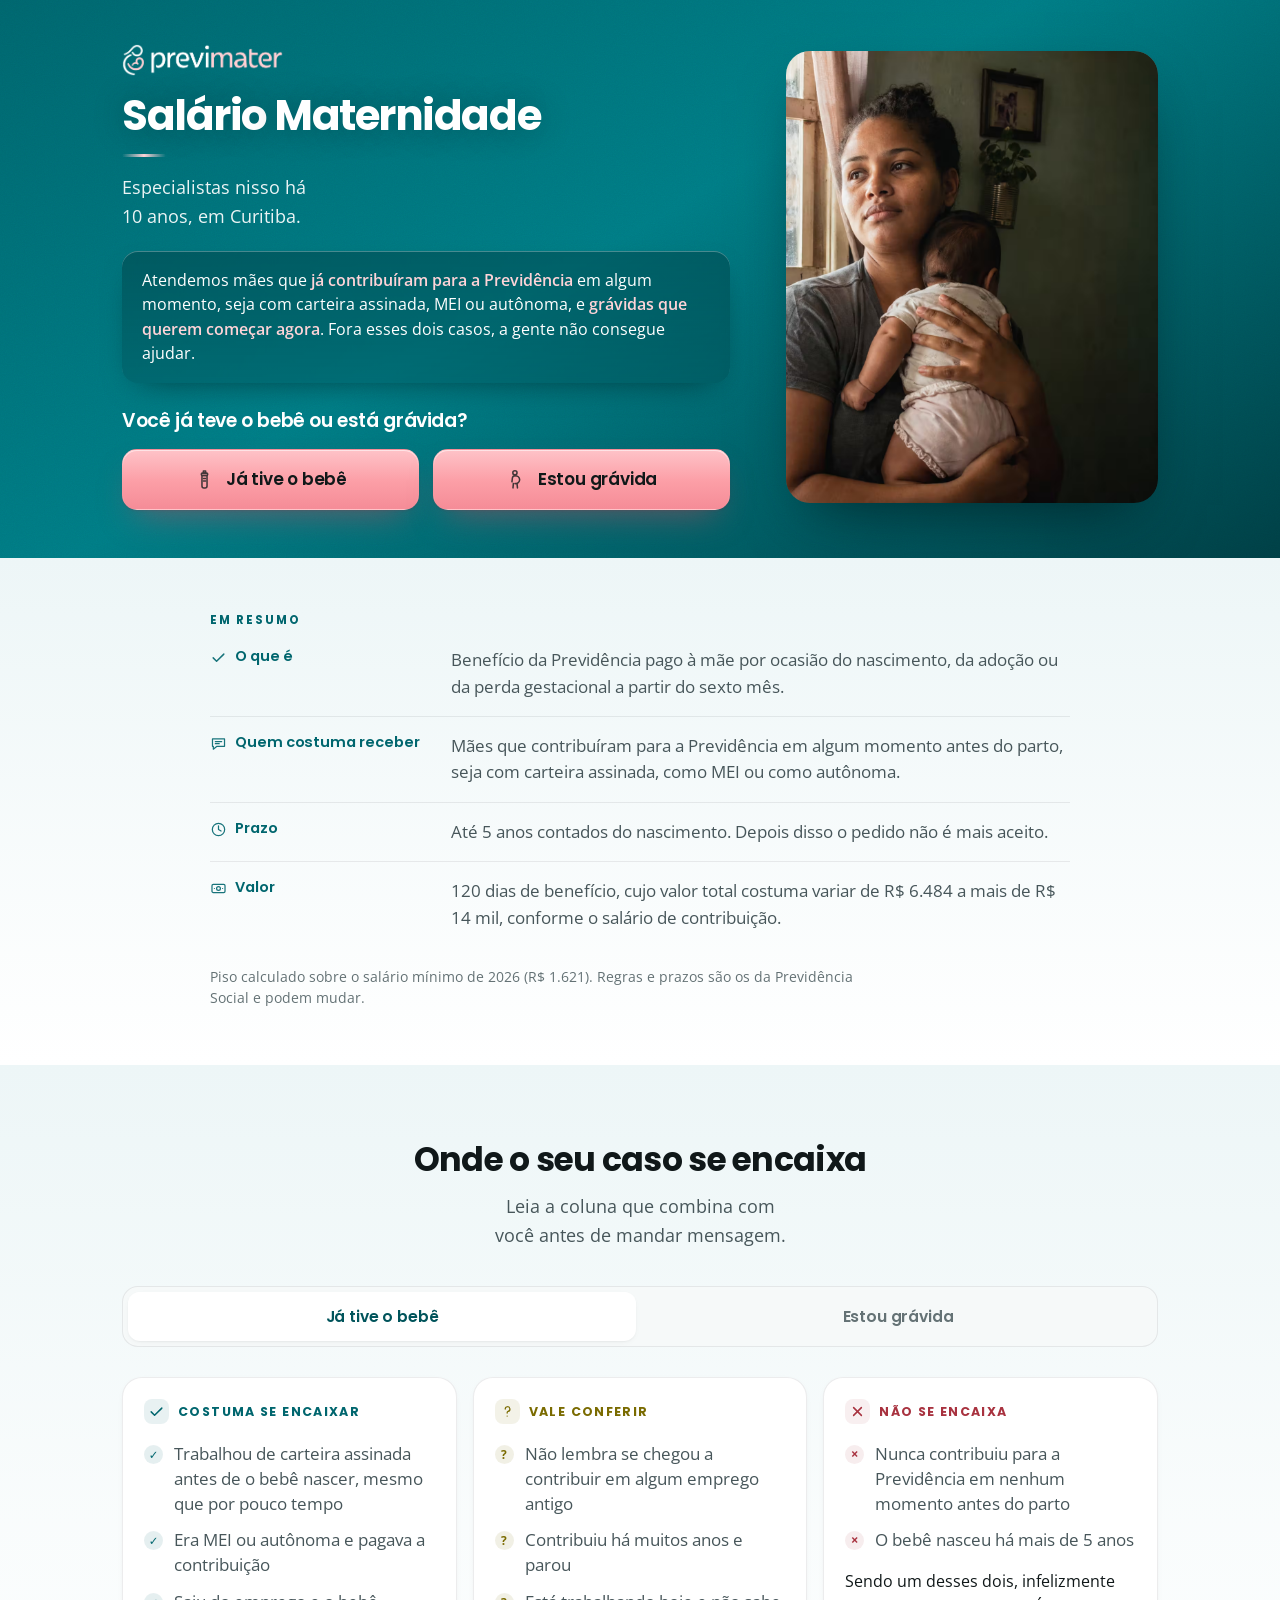
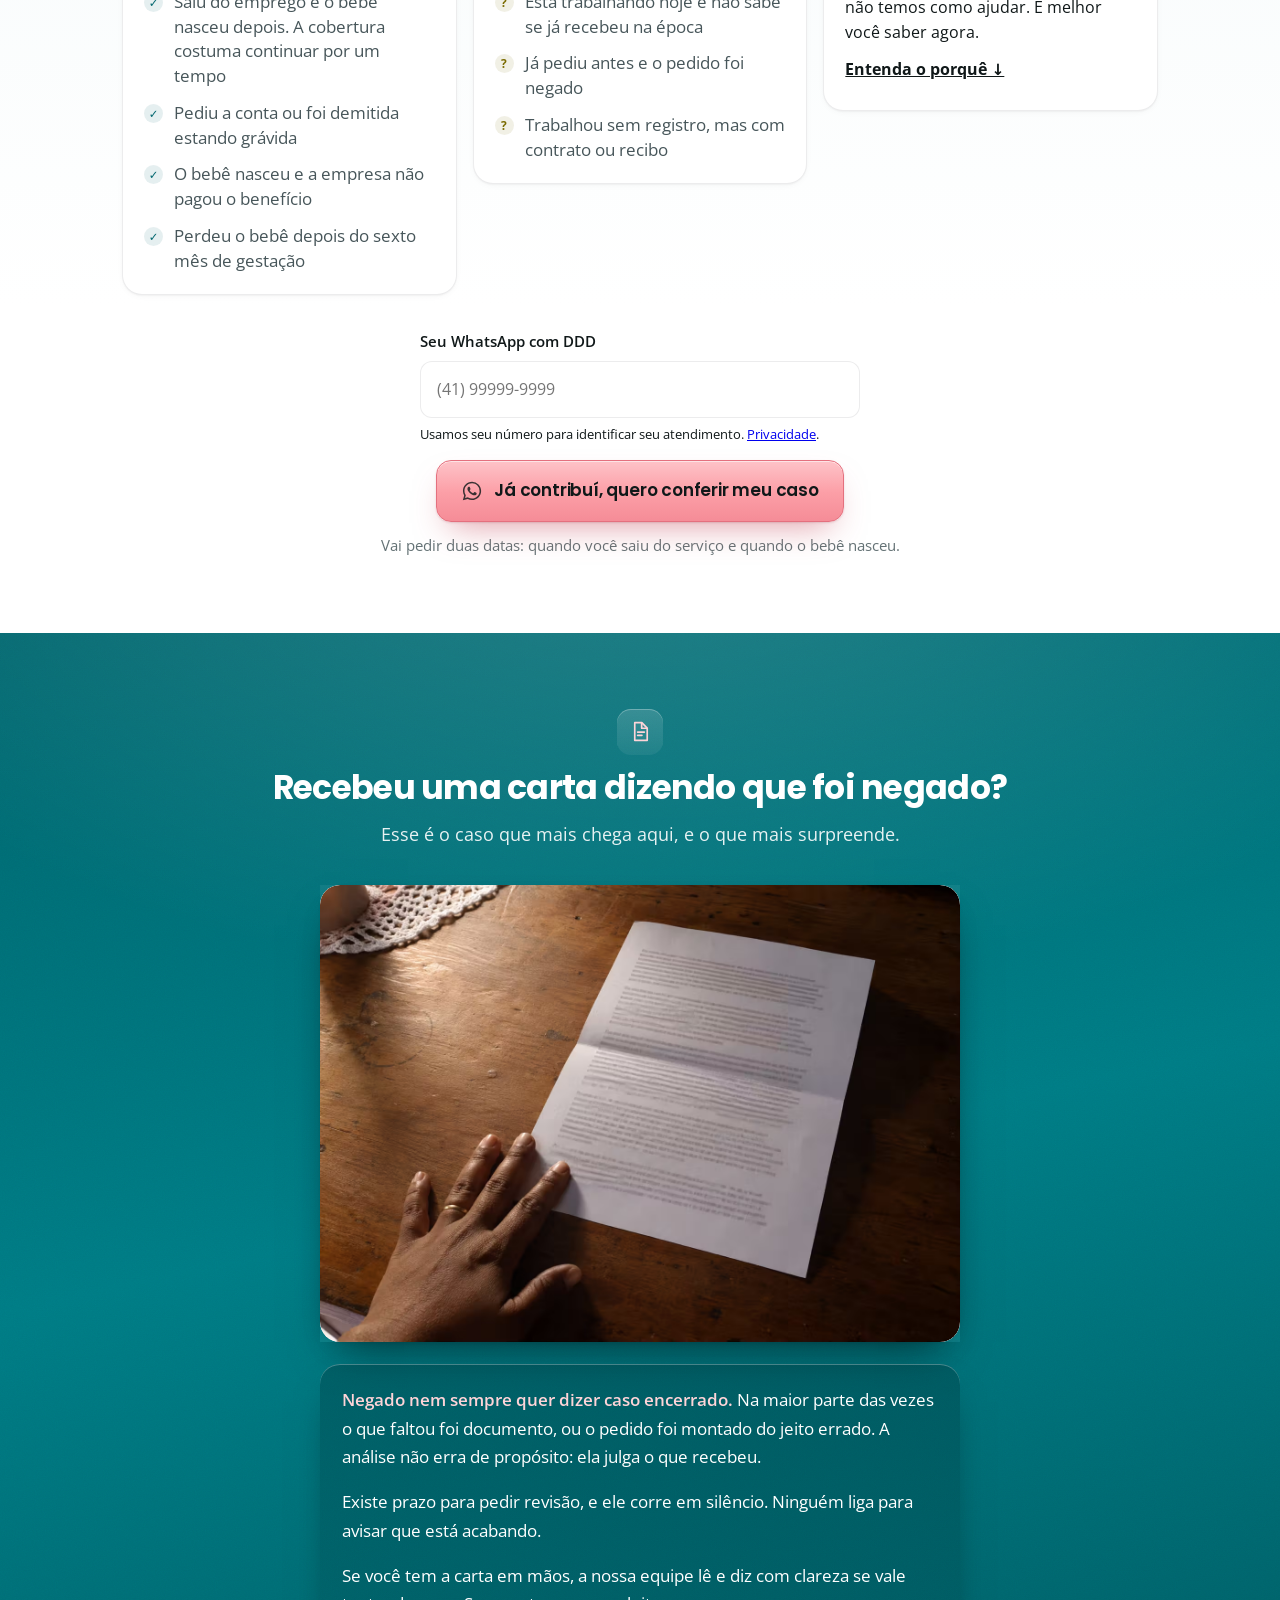
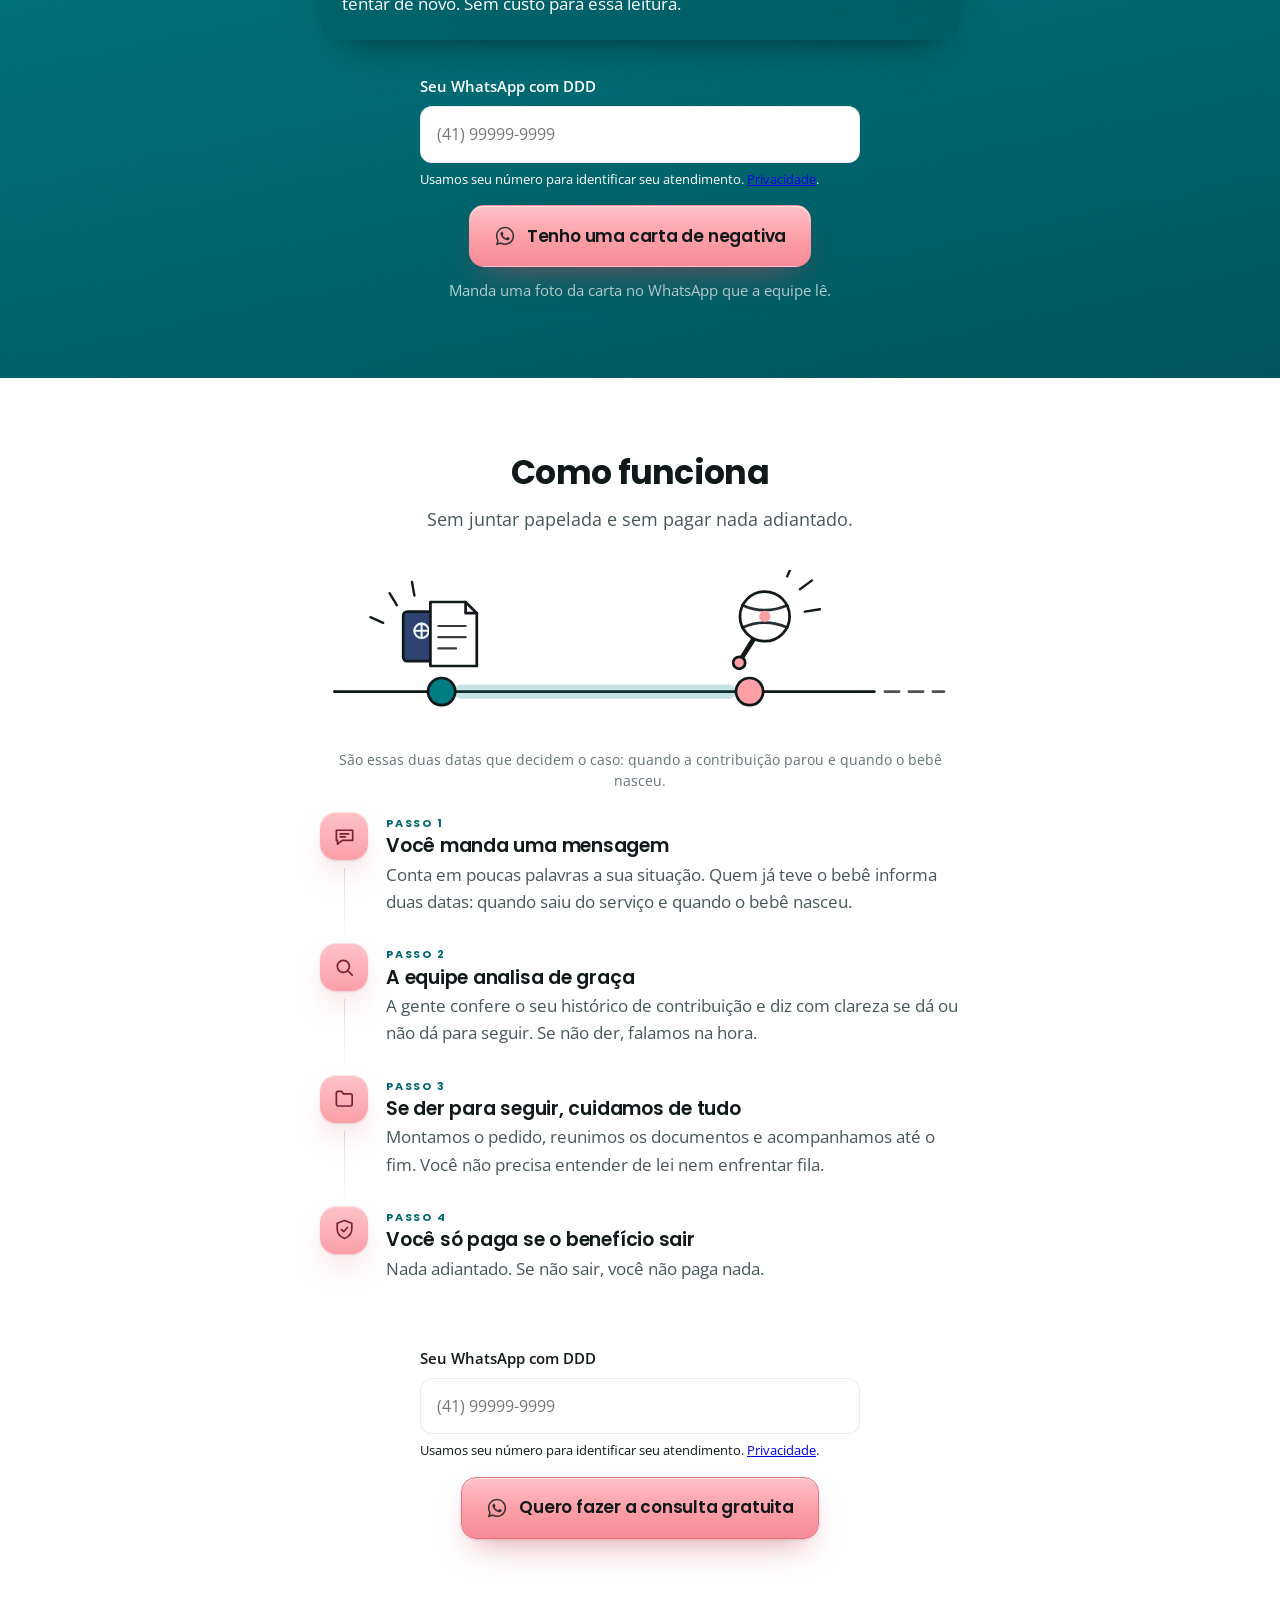
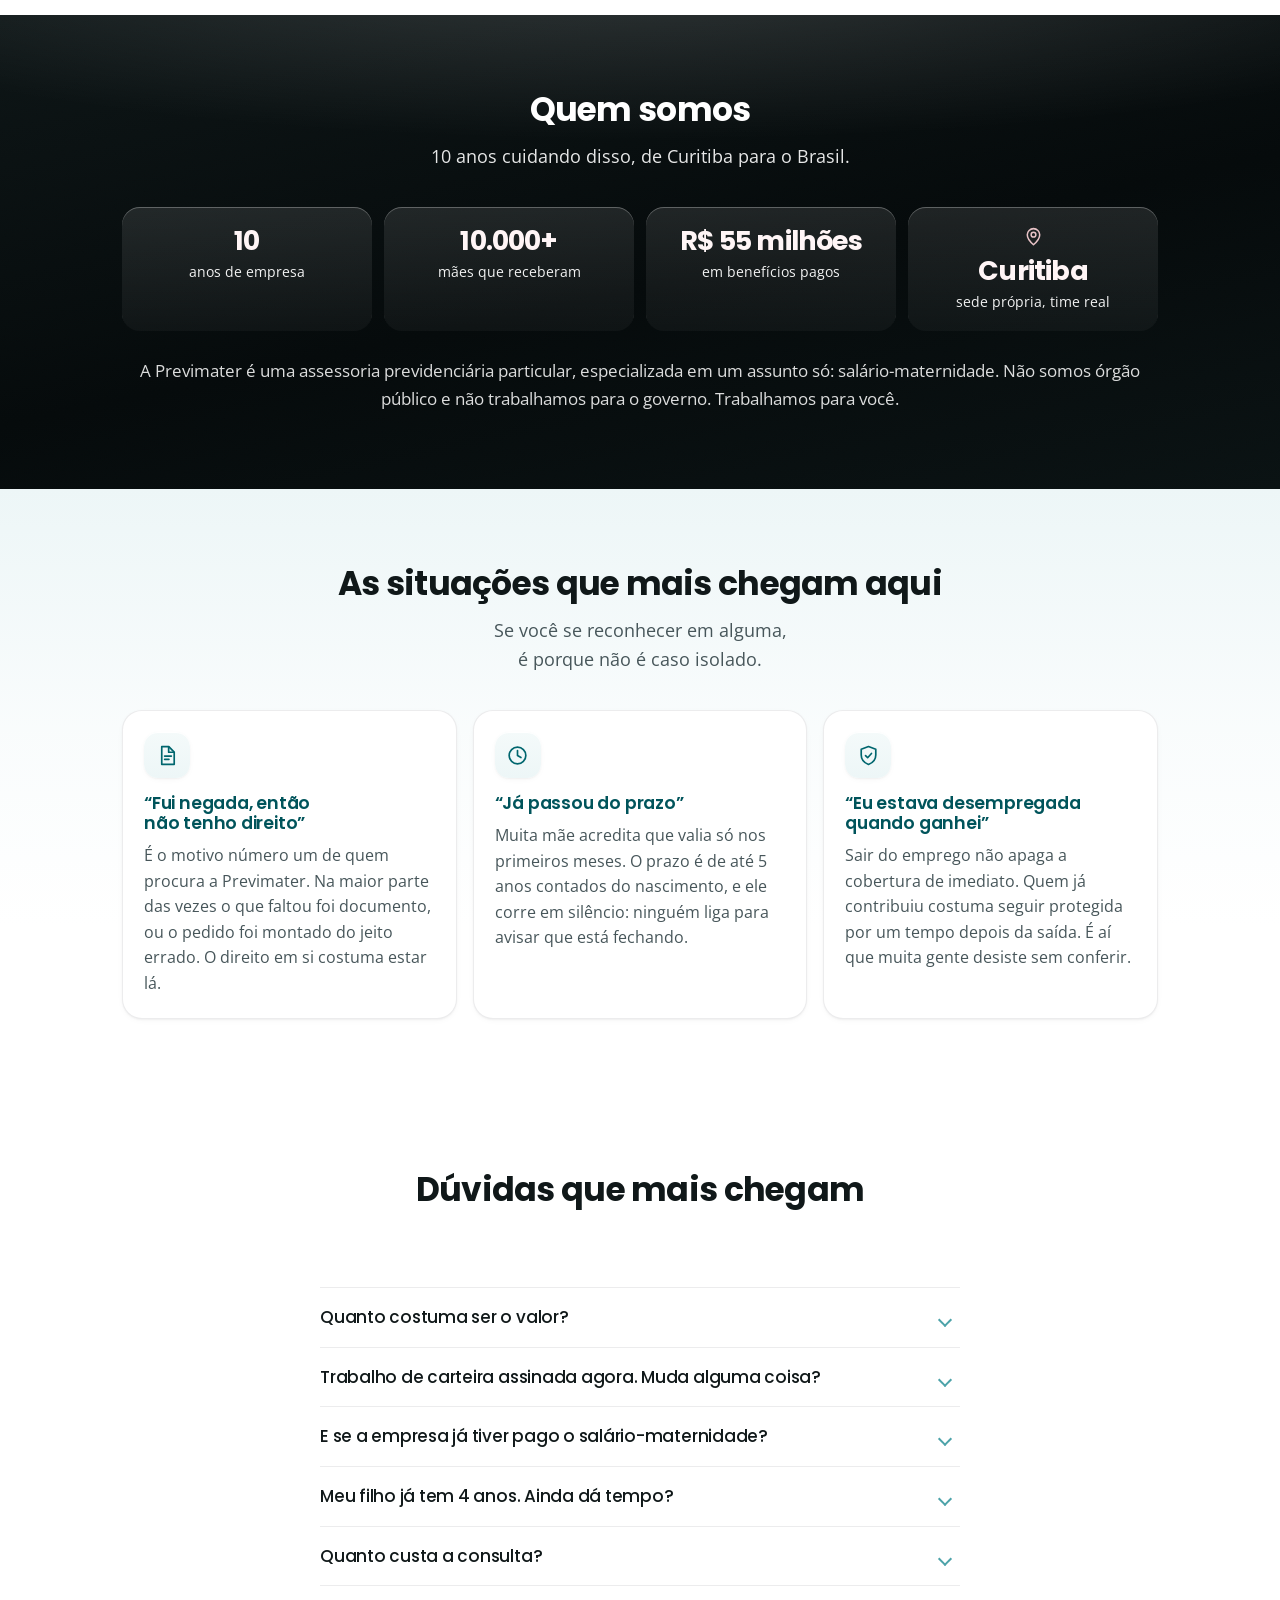
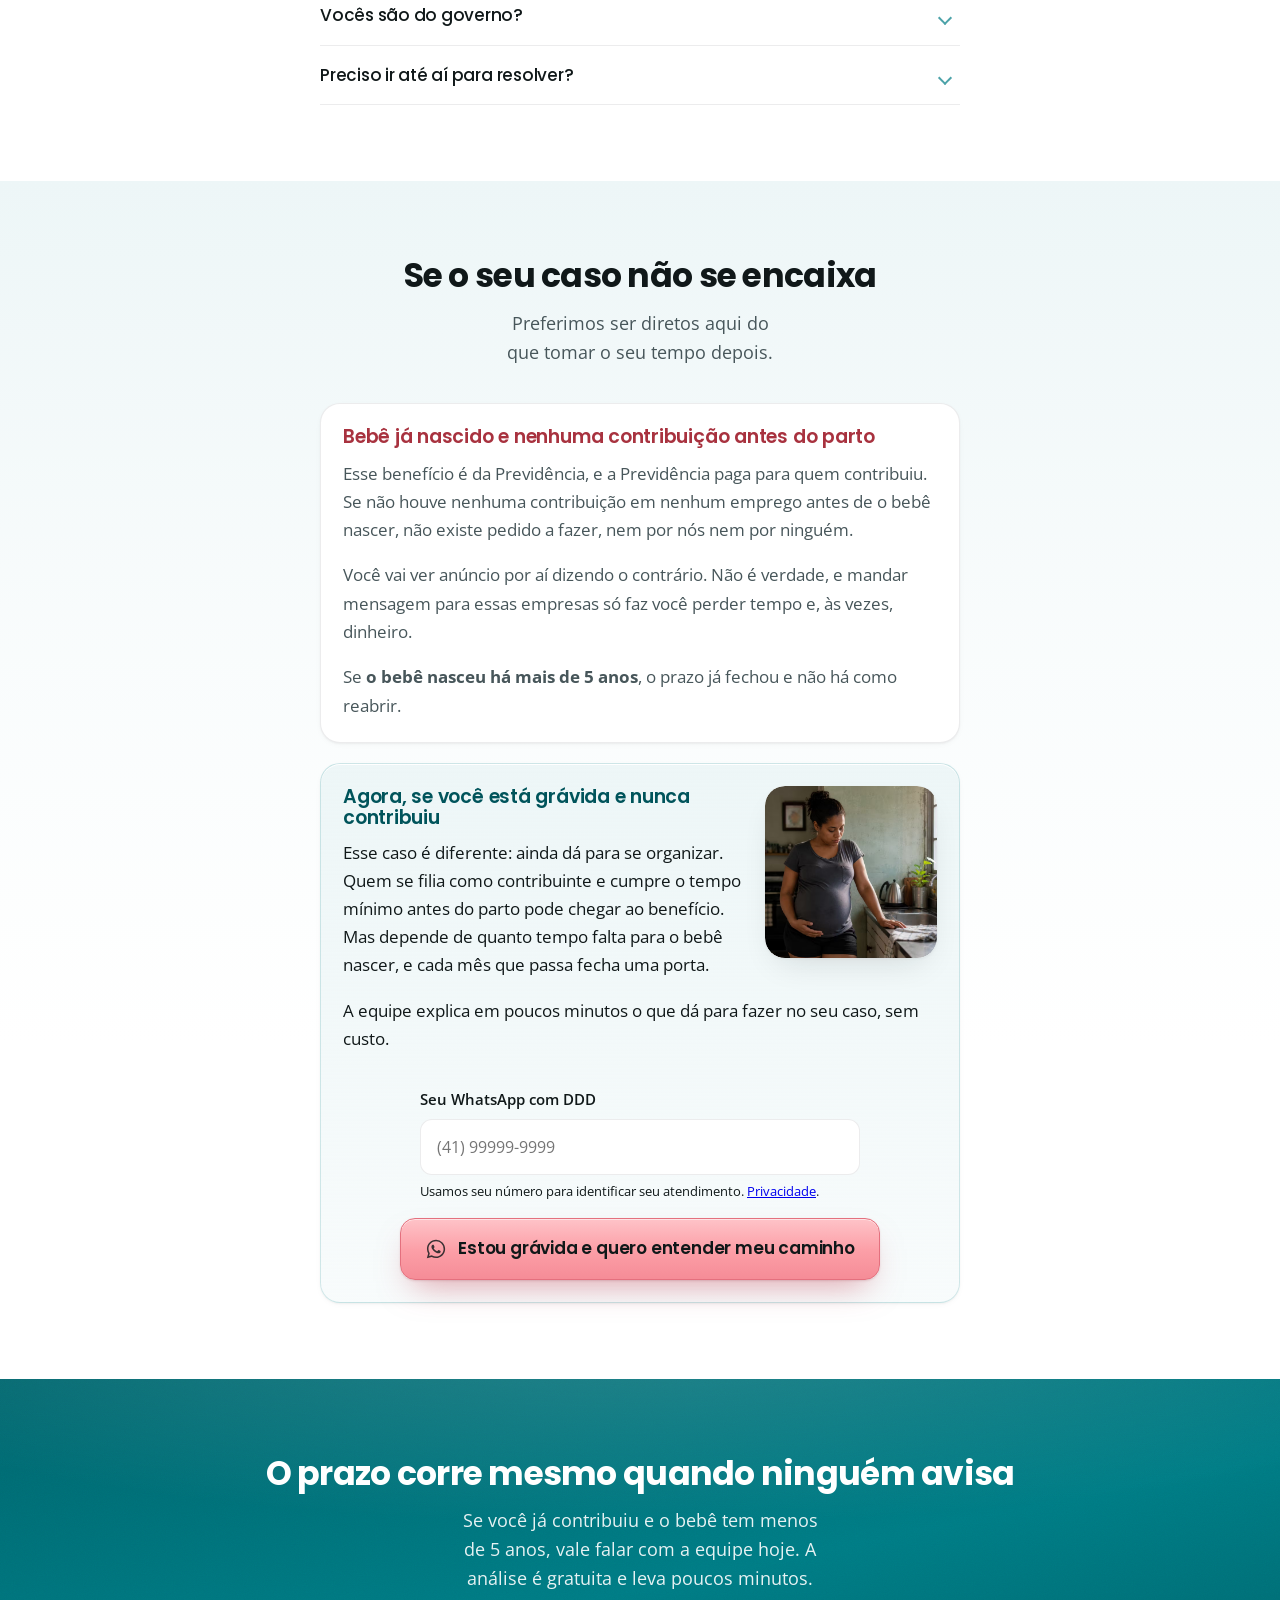
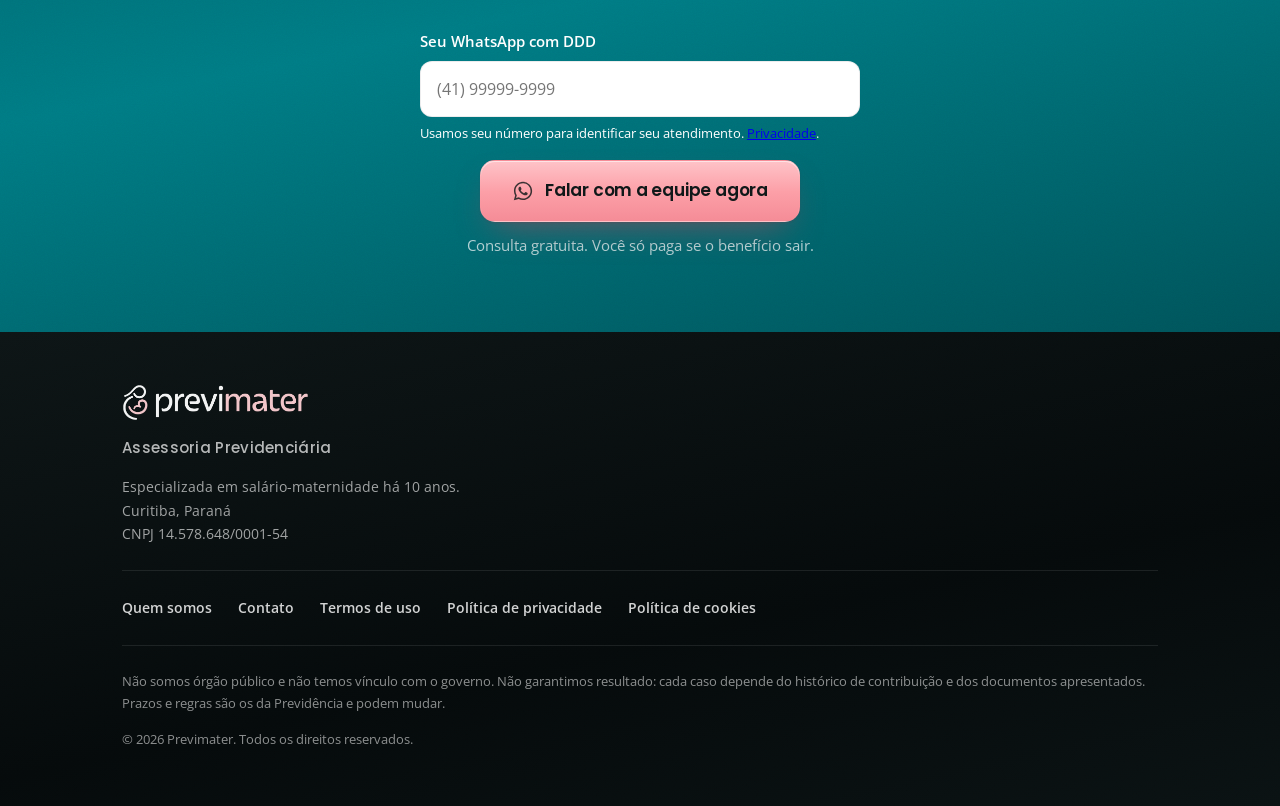
==== commit c2526ad4: "Atualiza conteúdo da LP conforme revisão da Previmater" ====
--- a/index.html
+++ b/index.html
@@ -5,7 +5,7 @@
 <script>document.documentElement.className="js"</script>
 <meta name="viewport" content="width=device-width, initial-scale=1, viewport-fit=cover">
 <title>Salário Maternidade: quem pode receber e como pedir | Previmater</title>
-<meta name="description" content="Assessoria em salário-maternidade há mais de 12 anos, em Curitiba. Veja em qual caso você se encaixa, quem pode receber e qual o prazo de 5 anos. Consulta gratuita pelo WhatsApp.">
+<meta name="description" content="Assessoria em salário-maternidade há 10 anos, em Curitiba. Veja em qual caso você se encaixa, quem pode receber e qual o prazo de 5 anos. Consulta gratuita pelo WhatsApp.">
 <meta name="theme-color" content="#007C85">
 <meta name="robots" content="index, follow, max-snippet:-1, max-image-preview:large">
 <link rel="canonical" href="https://previmater.com.br/">
@@ -564,7 +564,7 @@
    "url":"https://previmater.com.br/",
    "logo":"https://previmater.com.br/logo.png",
    "image":"https://previmater.com.br/og.jpg",
-   "description":"Assessoria previdenciária especializada em salário-maternidade, atuando há mais de 12 anos a partir de Curitiba, no Paraná, com atendimento para todo o Brasil.",
+   "description":"Assessoria previdenciária especializada em salário-maternidade, atuando há 10 anos a partir de Curitiba, no Paraná, com atendimento para todo o Brasil.",
    "foundingDate":"2014",
    "slogan":"Especialistas em salário-maternidade",
    "priceRange":"Consulta gratuita; honorários apenas em caso de êxito",
@@ -618,7 +618,7 @@
    "isPartOf":{"@id":"https://previmater.com.br/#pagina"},
    "mainEntity":[
     {"@type":"Question","name":"Quanto costuma ser o valor do salário-maternidade?",
-     "acceptedAnswer":{"@type":"Answer","text":"São quatro parcelas. Na prática elas costumam somar de R$ 6.484 a mais de R$ 14 mil, conforme o salário de contribuição de cada caso. O cálculo exato sai na análise."}},
+     "acceptedAnswer":{"@type":"Answer","text":"São 120 dias de benefício. Na prática, o valor total costuma variar de R$ 6.484 a mais de R$ 14 mil, conforme o salário de contribuição de cada caso. O cálculo exato sai na análise."}},
     {"@type":"Question","name":"Quem trabalha de carteira assinada hoje pode pedir?",
      "acceptedAnswer":{"@type":"Answer","text":"Trabalhar com carteira assinada hoje não impede o pedido. O que pesa é a situação na época em que o bebê nasceu, e se o benefício chegou a ser pago naquele momento."}},
     {"@type":"Question","name":"E se a empresa já tiver pago o salário-maternidade?",
@@ -702,7 +702,7 @@
 
     <h1><span class="h1-a">Salário</span> <span class="h1-b">Maternidade</span></h1>
     <div class="risco"></div>
-    <p class="hero-sub">Especialistas nisso há mais de 12 anos, em Curitiba.</p>
+    <p class="hero-sub">Especialistas nisso há 10 anos, em Curitiba.</p>
 
     <div class="escopo">
       <p>Atendemos mães que <b>já contribuíram para a Previdência</b> em algum momento, seja com carteira assinada, MEI ou autônoma, e <b>grávidas que querem começar agora</b>. Fora esses dois casos, a gente não consegue ajudar.</p>
@@ -727,7 +727,7 @@
       <div><dt><svg class="ico" aria-hidden="true"><use href="#i-check"></use></svg> O que é</dt><dd>Benefício da Previdência pago à mãe por ocasião do nascimento, da adoção ou da perda gestacional a partir do sexto mês.</dd></div>
       <div><dt><svg class="ico" aria-hidden="true"><use href="#i-conversa"></use></svg> Quem costuma receber</dt><dd>Mães que contribuíram para a Previdência em algum momento antes do parto, seja com carteira assinada, como MEI ou como autônoma.</dd></div>
       <div><dt><svg class="ico" aria-hidden="true"><use href="#i-relogio"></use></svg> Prazo</dt><dd>Até 5 anos contados do nascimento. Depois disso o pedido não é mais aceito.</dd></div>
-      <div><dt><svg class="ico" aria-hidden="true"><use href="#i-dinheiro"></use></svg> Valor</dt><dd>Quatro parcelas, que costumam somar de R$ 6.484 a mais de R$ 14 mil, conforme o salário de contribuição.</dd></div>
+      <div><dt><svg class="ico" aria-hidden="true"><use href="#i-dinheiro"></use></svg> Valor</dt><dd>120 dias de benefício, cujo valor total costuma variar de R$ 6.484 a mais de R$ 14 mil, conforme o salário de contribuição.</dd></div>
     </dl>
     <p class="resumo-fonte">Piso calculado sobre o salário mínimo de 2026 (R$ 1.621). Regras e prazos são os da Previdência Social e podem mudar.</p>
   </div>
@@ -995,7 +995,7 @@
 <section class="preta">
   <div class="wrap">
     <h2 class="titulo">Quem somos</h2>
-    <p class="sub">Mais de 12 anos cuidando disso, de Curitiba para o Brasil.</p>
+    <p class="sub">10 anos cuidando disso, de Curitiba para o Brasil.</p>
 
     <figure class="figura" data-proporcao="16-9" style="margin-bottom:24px">
       <img src="/imagens/equipe-curitiba.jpg" alt="Equipe da Previmater no escritório em Curitiba"
@@ -1003,9 +1003,9 @@
     </figure>
 
     <div class="numeros">
-      <div class="num"><b>12+</b><span>anos de empresa</span></div>
-      <div class="num"><b>600+</b><span>mães que receberam</span></div>
-      <div class="num"><b>R$ 5 mi</b><span>em benefícios pagos</span></div>
+      <div class="num"><b>10</b><span>anos de empresa</span></div>
+      <div class="num"><b>10.000+</b><span>mães que receberam</span></div>
+      <div class="num"><b>R$ 55 milhões</b><span>em benefícios pagos</span></div>
       <div class="num"><svg class="ico num-ico" aria-hidden="true"><use href="#i-local"></use></svg><b>Curitiba</b><span>sede própria, time real</span></div>
     </div>
 
@@ -1040,7 +1040,6 @@
       </div>
     </div>
 
-    <p class="nota-prova">Ainda não publicamos depoimentos com nome e foto porque só publicamos com autorização por escrito de cada mãe. Os números que estão logo acima são verificáveis pelo CNPJ no rodapé.</p>
   </div>
 </section>
 
@@ -1052,7 +1051,7 @@
 
     <details>
       <summary>Quanto costuma ser o valor?</summary>
-      <p>São quatro parcelas. Na prática elas costumam somar de R$ 6.484 a mais de R$ 14 mil, conforme o salário de contribuição de cada caso. O cálculo exato sai na análise.</p>
+      <p>São 120 dias de benefício. Na prática, o valor total costuma variar de R$ 6.484 a mais de R$ 14 mil, conforme o salário de contribuição de cada caso. O cálculo exato sai na análise.</p>
     </details>
     <details>
       <summary>Trabalho de carteira assinada agora. Muda alguma coisa?</summary>
@@ -1149,7 +1148,7 @@
   <div class="wrap">
     <img class="rod-logo" src="/imagens/logo-branco.png" alt="Previmater" width="186" height="37" loading="lazy" decoding="async">
     <p class="rod-marca">Assessoria Previdenciária</p>
-    <p>Especializada em salário-maternidade há mais de 12 anos.<br>
+    <p>Especializada em salário-maternidade há 10 anos.<br>
        Curitiba, Paraná<br>
        CNPJ 14.578.648/0001-54</p>
 
